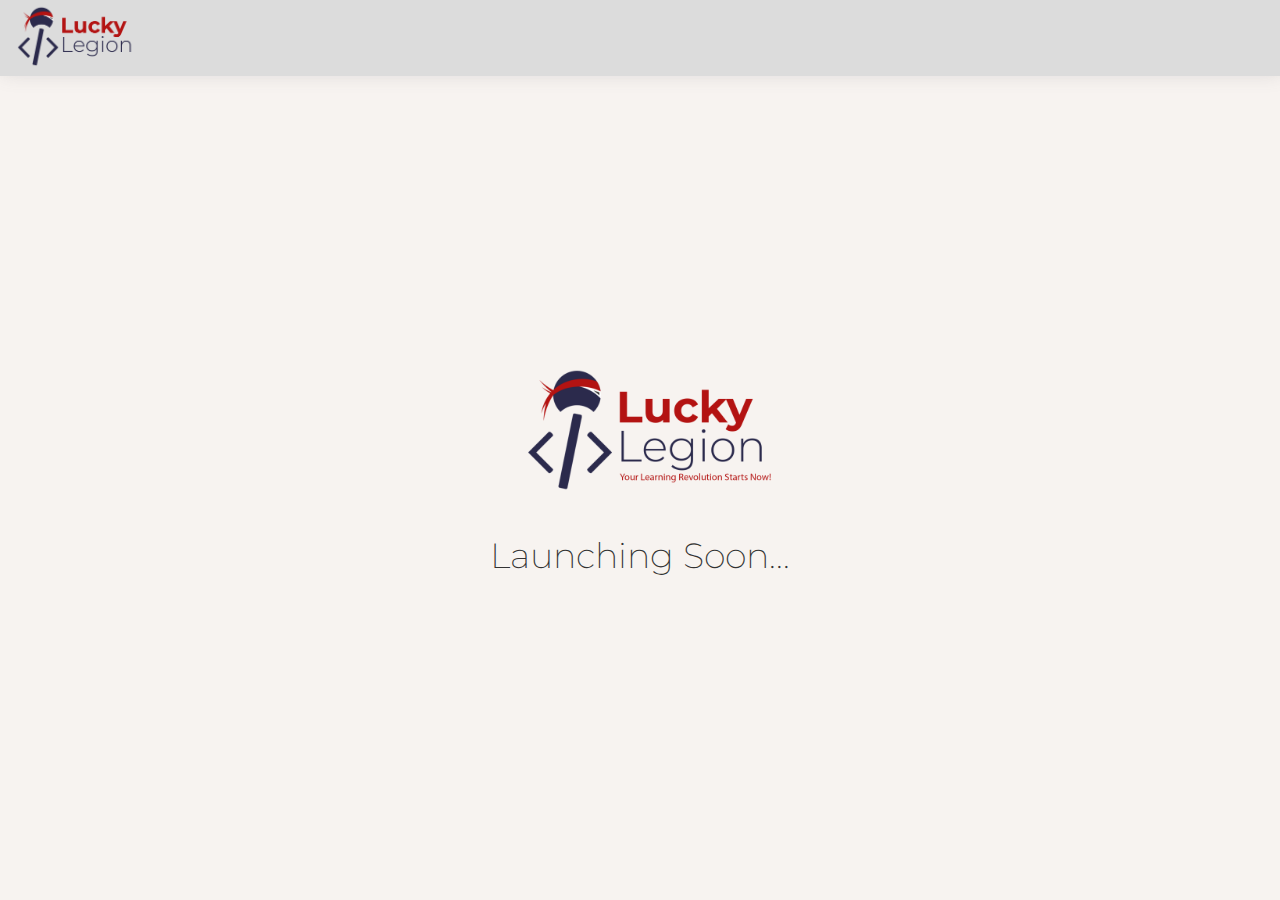
==== index.html @ 73dd7179 "re build home page." ====
<!DOCTYPE html>
<html lang="en">
<head>
    <meta charset="UTF-8">
    <meta name="viewport" content="width=device-width, initial-scale=1.0">
    <link rel="preconnect" href="https://fonts.googleapis.com">
<link rel="preconnect" href="https://fonts.gstatic.com" crossorigin>
<link rel="stylesheet" href="css/style.css">
<link href="https://fonts.googleapis.com/css2?family=Montserrat:ital,wght@0,100;0,200;0,300;0,400;0,500;0,600;0,700;0,900;1,100;1,200;1,300;1,400;1,500;1,600;1,700;1,800;1,900&display=swap" rel="stylesheet">
    <title>Lucky Legion </title>
</head>
<body>
    <div class="ll_main_container">
        <div class="ll_header_section">
            <div class="ll_logo">
                <a href="index.html">
                    <img src="img/Logo_With_Text_For_web.png" alt="logo">
                </a>
            </div>
            <!-- <div class="ll_menu">
                <ul>
                    <li><a href="index.html">Home</a></li>
                    <li><a href="index.html">About</a></li>
                    <li><a href="index.html">Services</a></li>
                    <li><a href="index.html">Contact</a></li>
                </ul>
        
        </div> -->
    </div>


    <div class="ll_hero_section">
       <img src="img/Logo_With_Text.png" alt="girlImg">

       <h1>Launching Soon...</h1>
    </div>
   
    
</body>
</html>
---- css/style.css ----
*{
    font-family: 'Montserrat', sans-serif;
    margin:0;
    padding:0;
}

body{
    --header_color:#dcdcdc;
    --font_coor:#333;
    --hero_bg:#f7f3f0;
   
}


.ll_header_section{
    position: fixed;
    width: 100%;
    background-color: var(--header_color);
    height:76px;
    display: flex;
    justify-content: space-between;
    align-items: center;
    box-shadow: rgba(100, 100, 111, 0.2) 2px -3px 19px;
    


}

.ll_header_section img {
    padding: 5px;
    width: 120px;  
    padding: 0 16px;
    
}

.ll_menu ul{
    display: flex;
    list-style: none;
    align-items: center;
    gap:25px;
    padding: 0 16px;
    

}
.ll_menu ul a{
   text-decoration: none;
   font-weight: 600;
   color: var(--font_coor);
    
}
.ll_hero_section{
    display: flex;
    justify-content: center;
    flex-direction: column;
    align-items: center;
    background-color: var(--hero_bg);
    height: 100vh;
    width: 100%;
}
.ll_hero_section img{
  width:400px;
}

.ll_hero_section h1{
    font-size: 35px;
    font-weight: 200;
    color: var(--font_coor);
}
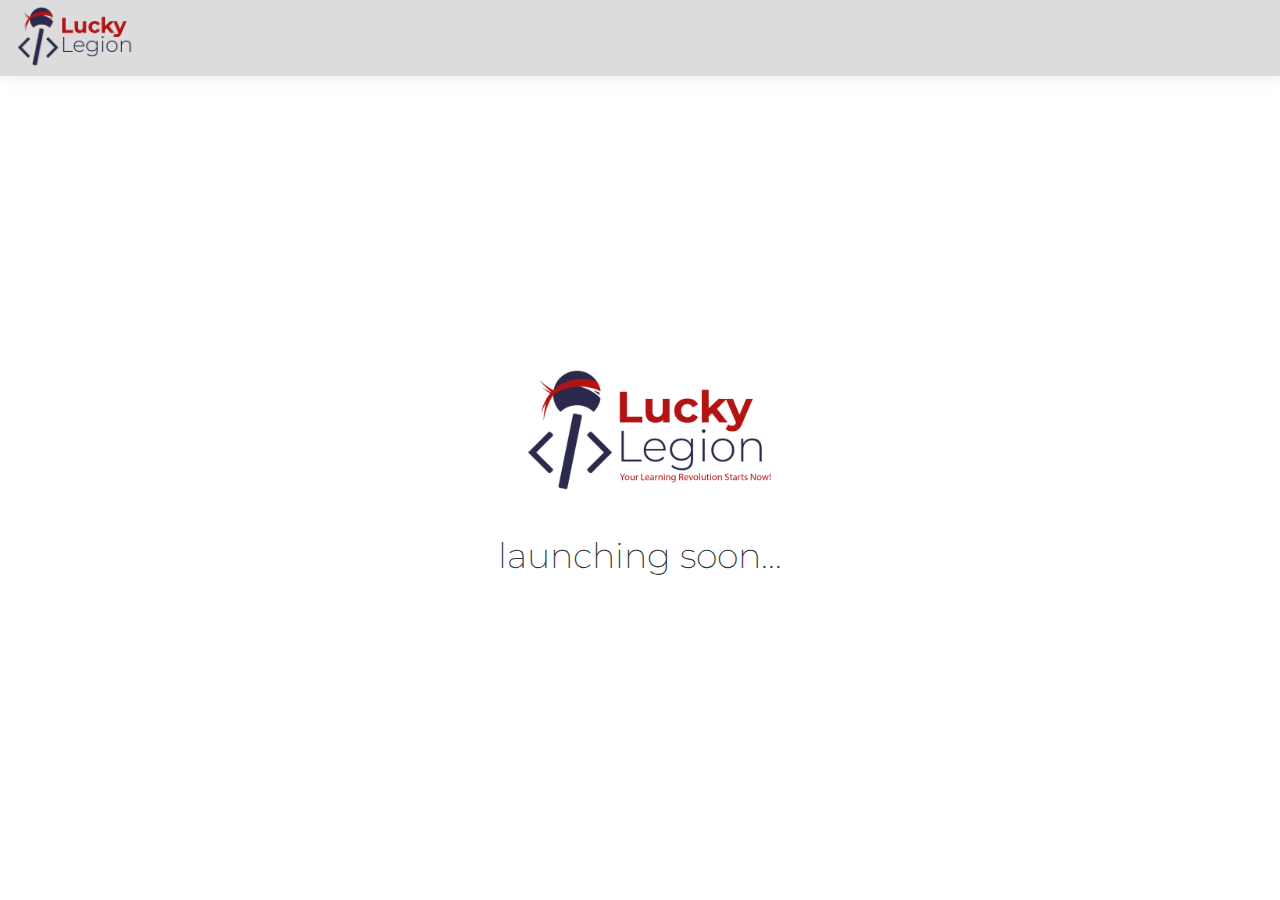
==== commit 267f4334: "content change." ====
--- a/index.html
+++ b/index.html
@@ -32,7 +32,7 @@
     <div class="ll_hero_section">
        <img src="img/Logo_With_Text.png" alt="girlImg">
 
-       <h1>Launching Soon...</h1>
+       <h1>launching soon...</h1>
     </div>
    
     
--- a/css/style.css
+++ b/css/style.css
@@ -53,9 +53,9 @@
     justify-content: center;
     flex-direction: column;
     align-items: center;
-    background-color: var(--hero_bg);
+    /* background-color: var(--hero_bg); */
     height: 100vh;
-    width: 100%;
+    width: 100vw;
 }
 .ll_hero_section img{
   width:400px;
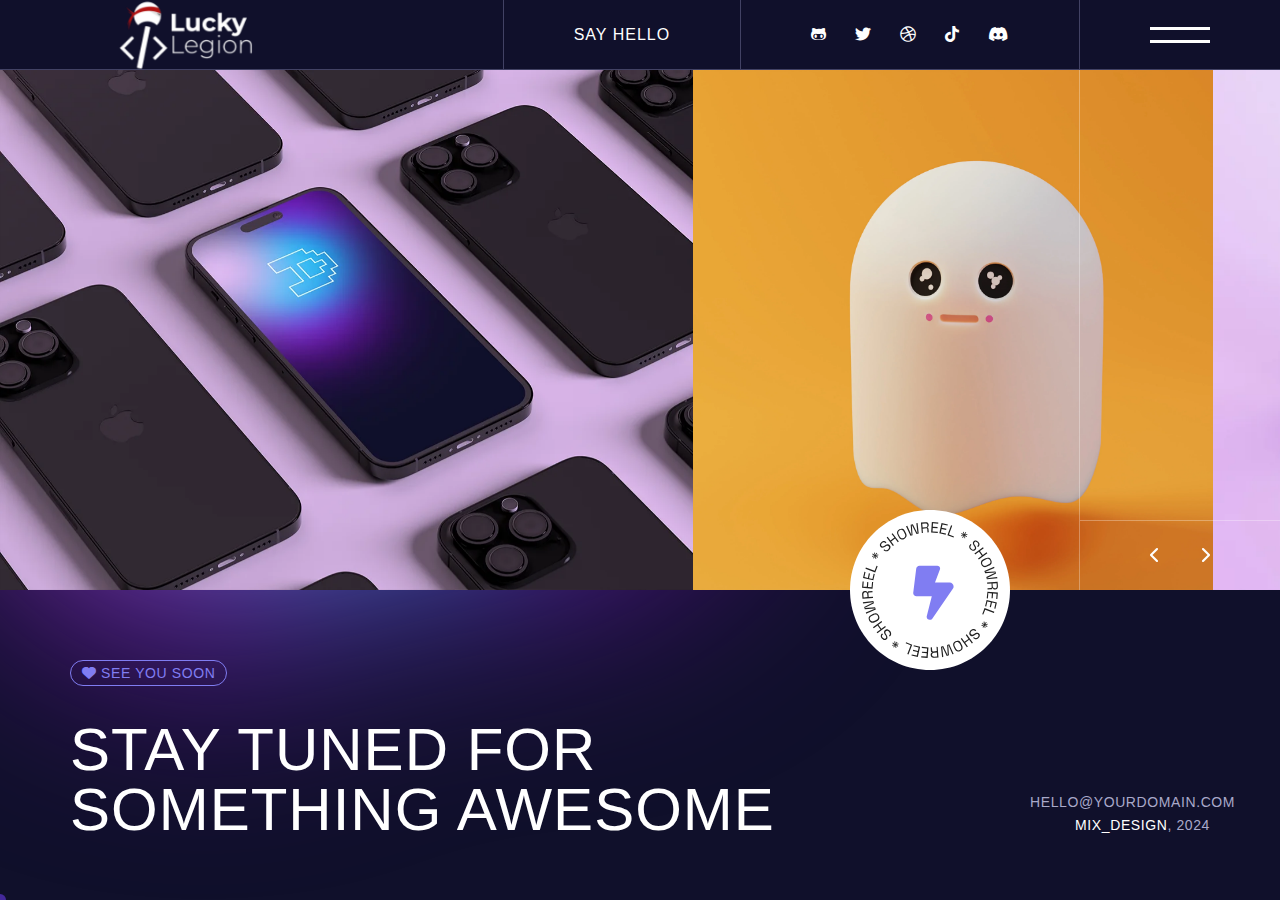
==== commit c1377cd6: "Adding Landing Page." ====
--- a/index.html
+++ b/index.html
@@ -1,40 +1,1136 @@
 <!DOCTYPE html>
-<html lang="en">
+<html lang="en" dir="ltr">
+
+  
+<!-- Mirrored from mixdesign.club/themeforest/ackley/index-demo-opposite-carousel.html by HTTrack Website Copier/3.x [XR&CO'2014], Sat, 13 Jan 2024 12:32:59 GMT -->
+<!-- Added by HTTrack --><meta http-equiv="content-type" content="text/html;charset=utf-8" /><!-- /Added by HTTrack -->
 <head>
     <meta charset="UTF-8">
-    <meta name="viewport" content="width=device-width, initial-scale=1.0">
-    <link rel="preconnect" href="https://fonts.googleapis.com">
-<link rel="preconnect" href="https://fonts.gstatic.com" crossorigin>
-<link rel="stylesheet" href="css/style.css">
-<link href="https://fonts.googleapis.com/css2?family=Montserrat:ital,wght@0,100;0,200;0,300;0,400;0,500;0,600;0,700;0,900;1,100;1,200;1,300;1,400;1,500;1,600;1,700;1,800;1,900&display=swap" rel="stylesheet">
-    <title>Lucky Legion </title>
-</head>
-<body>
-    <div class="ll_main_container">
-        <div class="ll_header_section">
-            <div class="ll_logo">
-                <a href="index.html">
-                    <img src="img/Logo_With_Text_For_web.png" alt="logo">
+
+    <!-- Page Title -->
+    <title>Lucky Legion Coming Soon...</title>
+
+    <!-- Meta Tags -->
+    <meta name="description" content="Ackley - bold and clean coming soon and landing page template to kick-start your project">
+    <meta name="keywords" content="ackley, coming soon, under construction, template, coming soon page, html5, css3, fashion, elegant">
+    <meta name="author" content="mix_design">
+
+    <!-- Viewport Meta-->
+    <meta http-equiv="X-UA-Compatible" content="IE=edge">
+    <meta name="viewport" content="width=device-width, initial-scale=1, maximum-scale=1">
+
+    <!-- Template Favicon & Icons Start -->
+    <link rel="icon" href="img/icon.png" sizes="any">
+    <link rel="icon" href="img/icon.png" type="image/svg+xml">
+    <link rel="apple-touch-icon" href="img/icon.png">
+    <link rel="manifest" href="img/icon.png">
+    <!-- Template Favicon & Icons End -->
+
+    <!-- Facebook Metadata Start -->
+    <meta property="og:image:height" content="1200">
+    <meta property="og:image:width" content="1200">
+    <meta property="og:title" content="Lucky Legion - Coming Soon Landing">
+    <meta property="og:description" content="Lucky Legion - Coming Soon Landing">
+    <meta property="og:url" content="index.html">
+    <meta property="og:image" content="favicon/og-image.html">
+    <!-- Facebook Metadata End -->
+
+    <!-- Template Styles Start -->
+    <link rel="stylesheet" type="text/css" href="css/loaders/loader.css">
+    <link rel="stylesheet" type="text/css" href="css/plugins.css">
+    <link rel="stylesheet" type="text/css" href="css/main.css">
+    <!-- Template Styles End -->
+
+    <!-- Custom Browser Color Start -->
+    <meta name="theme-color" content="#10102b">
+    <meta name="msapplication-navbutton-color" content="#10102b">
+    <meta name="apple-mobile-web-app-status-bar-style" content="#10102b">
+    <!-- Custom Browser Color End -->
+  </head>
+
+  <body>
+
+    <!-- Loader Start -->
+    <div class="loader">
+      <div class="loader__container">
+        <div class="loader__circle">
+          <img src="img/loader.svg" alt="Loader Logo">
+        </div>
+      </div>
+    </div>
+    <!-- Loader End -->
+
+    <!-- Header Start -->
+    <header id="header" class="header d-flex align-items-center justify-content-between inner-is-visible">
+
+      <!-- Logo Start -->
+      <div class="header__logo">
+        <!-- Your Logo Here -->
+        <img src="img/Logo_White.png" alt="Logo">
+      </div>
+      <!-- Logo End -->
+
+      <!-- Header Controls Start -->
+      <div class="header__controls d-flex justify-content-start">
+
+        <!-- Say Hello Button Start -->
+        <div class="controls__block d-flex align-items-center">
+          <a href="https://wa.me/919176717565"  class="btn sayhello-trigger link-l">
+            <i class="fa-solid fa-pencil"></i>
+            <span>Say Hello</span>
+          </a>
+        </div>
+        <!-- Say Hello Button End -->
+
+        <!-- Socials Start -->
+        <div class="controls__block d-flex align-items-center">
+          <!-- socials trigger -->
+          <a href="#" id="socials-trigger" class="socials-trigger link-l">
+            <i class="fa-solid fa-share-nodes"></i>
+          </a>
+          <!-- socials -->
+          <div id="header-socials" class="header__socials">
+            <!-- socials close -->
+            <a href="#" id="socials-close" class="socials__close link-l">
+              <span></span>
+            </a>
+            <!-- socials links -->
+            <ul class="socials__links">
+              <li>
+                <a class="link-s" href="https://github.com/" target="_blank">
+                  <i class="fa-brands fa-github-alt"></i>
+                  <span>Github</span>
                 </a>
-            </div>
-            <!-- <div class="ll_menu">
-                <ul>
-                    <li><a href="index.html">Home</a></li>
-                    <li><a href="index.html">About</a></li>
-                    <li><a href="index.html">Services</a></li>
-                    <li><a href="index.html">Contact</a></li>
-                </ul>
-        
-        </div> -->
+              </li>
+              <li>
+                <a class="link-s" href="https://twitter.com/" target="_blank">
+                  <i class="fa-brands fa-twitter"></i>
+                  <span>Twitter</span>
+                </a>
+              </li>
+              <li>
+                <a class="link-s" href="https://dribbble.com/" target="_blank">
+                  <i class="fa-brands fa-dribbble"></i>
+                  <span>Dribbble</span>
+                </a>
+              </li>
+              <li>
+                <a class="link-s" href="https://www.tiktok.com/" target="_blank">
+                  <i class="fa-brands fa-tiktok"></i>
+                  <span>Tik-Tok</span>
+                </a>
+              </li>
+              <li>
+                <a class="link-s" href="https://discord.com/" target="_blank">
+                  <i class="fa-brands fa-discord"></i>
+                  <span>Discord</span>
+                </a>
+              </li>
+            </ul>
+          </div>
+        </div>
+        <!-- Socials End -->
+
+        <!-- Menu Trigger Start -->
+        <div class="controls__block">
+          <a href="#0" id="menu-trigger" class="menu-trigger link-l">
+            <span class="menu-objects"></span>
+            <span class="menu-close"></span>
+          </a>
+        </div>
+        <!-- Menu Trigger End -->
+
+      </div>
+      <!-- Header Controls End -->
+
+    </header>
+    <!-- Header End -->
+
+    <!-- Menu Start -->
+    <nav id="menu" class="menu">
+      <div class="menu__content">
+        <!-- SVG gradient background -->
+        <div class="svg-layer svg-layer-menu"></div>
+        <div class="container-fluid p-0 fullheight-mobile">
+          <div class="row g-0 fullheight-mobile">
+
+            <!--Menu Data Block Start -->
+            <div class="col-12 menu__data">
+
+              <!-- Menu Links Start -->
+              <div class="menudata__links">
+                <div class="container-fluid p-0">
+                  <div class="row g-0">
+                    <div class="col-12">
+
+                      <!-- Navigation Start -->
+                      <ul class="navigation">
+                        <li>
+                          <a class="navigation__link link-l-arrow" href="#0" id="home-trigger">Home</a>
+                          <div id="home-trigger-marquee" class="marquee-link">
+                            <div class="marquee-link-content scroll-x2">
+                              <span>Home</span>
+                              <span>Home</span>
+                              <span>Home</span>
+                              <span>Home</span>
+                            </div>
+                            <div class="marquee-link-content scroll-x2">
+                              <span>Home</span>
+                              <span>Home</span>
+                              <span>Home</span>
+                              <span>Home</span>
+                            </div>
+                            <div class="marquee-link-content scroll-x2">
+                              <span>Home</span>
+                              <span>Home</span>
+                              <span>Home</span>
+                              <span>Home</span>
+                            </div>
+                          </div>
+                        </li>
+                        <li>
+                          <a class="navigation__link link-l-arrow" href="#0" id="about-trigger">About Us</a>
+                          <div class="marquee-link">
+                            <div class="marquee-link-content scroll-x2">
+                              <span>About Us</span>
+                              <span>About Us</span>
+                              <span>About Us</span>
+                            </div>
+                            <div class="marquee-link-content scroll-x2">
+                              <span>About Us</span>
+                              <span>About Us</span>
+                              <span>About Us</span>
+                            </div>
+                            <div class="marquee-link-content scroll-x2">
+                              <span>About Us</span>
+                              <span>About Us</span>
+                              <span>About Us</span>
+                            </div>
+                          </div>
+                        </li>
+                        <li>
+                          <a class="navigation__link link-l-arrow" href="#0" id="works-trigger">Portfolio</a>
+                          <div class="marquee-link">
+                            <div class="marquee-link-content scroll-x2">
+                              <span>Portfolio</span>
+                              <span>Portfolio</span>
+                              <span>Portfolio</span>
+                            </div>
+                            <div class="marquee-link-content scroll-x2">
+                              <span>Portfolio</span>
+                              <span>Portfolio</span>
+                              <span>Portfolio</span>
+                            </div>
+                            <div class="marquee-link-content scroll-x2">
+                              <span>Portfolio</span>
+                              <span>Portfolio</span>
+                              <span>Portfolio</span>
+                            </div>
+                          </div>
+                        </li>
+                        <li>
+                          <a class="navigation__link link-l-arrow" href="#0" id="contact-trigger">Contact</a>
+                          <div class="marquee-link">
+                            <div class="marquee-link-content scroll-x2">
+                              <span>Contact</span>
+                              <span>Contact</span>
+                              <span>Contact</span>
+                            </div>
+                            <div class="marquee-link-content scroll-x2">
+                              <span>Contact</span>
+                              <span>Contact</span>
+                              <span>Contact</span>
+                            </div>
+                            <div class="marquee-link-content scroll-x2">
+                              <span>Contact</span>
+                              <span>Contact</span>
+                              <span>Contact</span>
+                            </div>
+                          </div>
+                        </li>
+                      </ul>
+                      <!-- Navigation End -->
+
+                    </div>
+                  </div>
+                </div>
+              </div>
+              <!-- Menu Links End -->
+
+              <!-- Menu Footer Start -->
+              <div class="menudata__footer d-md-flex align-items-md-center justify-content-md-between">
+                <div class="container-fluid p-0">
+                  <div class="row g-0 d-flex flex-column flex-md-row">
+                    <div class="col-12 col-md-6 text-start">
+                      <div class="content-block">
+                        <p class="additional-text"><a class="link-s" href="mailto:example@example.com?subject=Message%20from%20your%20site">hello@yourdomain.com</a></p>
+                      </div>
+                    </div>
+                    <div class="col-12 col-md-6 text-start text-md-end">
+                      <div class="content-block">
+                        <p class="copyright additional-text"><a class="link-s" href="https://1.envato.market/EKA9WD" target="_blank">Mix_Design</a>, 2024</p>
+                      </div>
+                    </div>
+                  </div>
+                </div>
+              </div>
+              <!-- Menu Footer End -->
+
+            </div>
+            <!--Menu Data Block End -->
+
+          </div>
+        </div>
+      </div>
+    </nav>
+    <!-- Menu End -->
+
+    <!-- Main Section Start -->
+    <section id="main" class="main main-media-top active">
+
+      <!-- Main Section Content Start -->
+      <div class="main__content">
+        <div class="container-fluid px-0 fullheight">
+          <div class="row gx-0 d-flex flex-xl-column-reverse fullheight">
+            <!-- SVG gradient background -->
+            <div class="svg-layer svg-layer-2"></div>
+
+            <!-- Main Section Intro Start -->
+            <div class="col-12 main__intro">
+
+              <!-- Main Intro Content Start -->
+              <div class="intro__content content-top">
+                <div class="container-fluid p-0">
+                  <div class="row g-0 align-items-end">
+                    <div class="col-12 col-xl-9">
+
+                      <!-- Headline Start -->
+                      <div id="headline" class="headline">
+                        <span class="headline__subtitle">
+                          <i class="fa-solid fa-heart"></i>
+                          See you soon
+                        </span>
+                        <h1 class="headline__title">Stay tuned for<br>something awesome</h1>
+                      </div>
+                      <!-- Headline End -->
+
+                    </div>
+                    <div class="col-12 col-xl-3 text-start text-xl-end">
+
+                      <!-- Headline Data Start -->
+                      <ul class="intro__data">
+                        <li><p class="additional-text"><a class="link-s" href="mailto:example@example.com?subject=Message%20from%20your%20site">hello@yourdomain.com</a></p></li>
+                        <li><p class="copyright additional-text"><a class="link-s" href="https://1.envato.market/EKA9WD" target="_blank">Mix_Design</a>, 2024</p></li>
+                      </ul>
+                      <!-- Headline Data End -->
+
+                    </div>
+                  </div>
+                </div>
+              </div>
+              <!-- Main Intro Content End -->
+
+            </div>
+            <!-- Main Section Intro End -->
+
+            <!-- Main Section Media Start -->
+            <div class="col-12 main__media media-top-l">
+              <!-- media image background -->
+              <div class="media__image media-image-1"></div>
+
+              <!-- Main Section Swiper Carousel Start -->
+              <!-- Slider main container -->
+              <div class="swiper-carousel">
+                <!-- Additional required wrapper -->
+                <div class="swiper-wrapper">
+                  <!-- Slides -->
+                  <div class="swiper-slide">
+                    <img src="img/carousel/carousel-1-1200x900.webp" alt="Ackley Coming Soon & Landing Page Template Main Carousel Image">
+                  </div>
+                  <div class="swiper-slide">
+                    <img src="img/carousel/carousel-2-1200x1200.webp" alt="Ackley Coming Soon & Landing Page Template Main Carousel Image">
+                  </div>
+                  <div class="swiper-slide">
+                    <img src="img/carousel/carousel-3-1200x769.webp" alt="Ackley Coming Soon & Landing Page Template Main Carousel Image">
+                  </div>
+                  <div class="swiper-slide">
+                    <img src="img/carousel/carousel-4-1200x800.webp" alt="Ackley Coming Soon & Landing Page Template Main Carousel Image">
+                  </div>
+                  <div class="swiper-slide">
+                    <img src="img/carousel/carousel-1-1200x900.webp" alt="Ackley Coming Soon & Landing Page Template Main Carousel Image">
+                  </div>
+                  <div class="swiper-slide">
+                    <img src="img/carousel/carousel-2-1200x1200.webp" alt="Ackley Coming Soon & Landing Page Template Main Carousel Image">
+                  </div>
+                  <div class="swiper-slide">
+                    <img src="img/carousel/carousel-3-1200x769.webp" alt="Ackley Coming Soon & Landing Page Template Main Carousel Image">
+                  </div>
+                  <div class="swiper-slide">
+                    <img src="img/carousel/carousel-4-1200x800.webp" alt="Ackley Coming Soon & Landing Page Template Main Carousel Image">
+                  </div>
+                </div>
+                <!-- If we need navigation buttons -->
+                <div class="swiper-nav-block-ackley">
+                  <div class="swiper-button-prev split-slider-btn-ackley split-slider-btn-ackley-prev anim-left link-s"><i class="fa-solid fa-chevron-left"></i></div>
+                  <div class="swiper-button-next split-slider-btn-ackley split-slider-btn-ackley-next anim-right link-s"><i class="fa-solid fa-chevron-right"></i></div>
+                </div>
+                <div class="swiper-border-ackley"></div>
+              </div>
+              <!-- Main Section Swiper Carousel End -->
+
+              <!-- Rotate Object Start -->
+              <div class="rotate-object">
+                <a href="https://vimeo.com/65036292" id="showreel-trigger" class="large-trigger showreel-trigger link-xl-opposite">
+                  <img class="rotate-img rotate-img-s" src="img/svg/110x110-showreel-filled.svg" alt="Ackley - Coming Soon and Landing Page Template">
+                  <img class="rotate-img rotate-img-m" src="img/svg/160x160-showreel-filled.svg" alt="Ackley - Coming Soon and Landing Page Template">
+                  <img class="rotate-img rotate-img-xxl" src="img/svg/210x210-showreel-filled.svg" alt="Ackley - Coming Soon and Landing Page Template">
+                </a>
+              </div>
+              <!-- Rotate Object End -->
+
+            </div>
+            <!-- Main Section Media End -->
+
+          </div>
+        </div>
+      </div>
+      <!-- Main Section Content End -->
+
+    </section>
+    <!-- Main Section End -->
+
+    <!-- Inner About Section Start -->
+    <section id="about" class="inner about">
+      <div class="container-fluid p-0 fullheight">
+        <div class="row g-0 fullheight">
+
+          <!-- Inner Section Content Start -->
+          <div class="col-12 inner__content">
+            <!-- inner section blocks -->
+            <div class="inner__blocks svg-background-about svg-background-about">
+
+              <!-- Inner Container - Section Title Start -->
+              <div class="inner__container">
+                <div class="content-block">
+                  <span class="section__subtitle">About Us</span>
+                  <h2>Creativity is above all. Just awesome template.</h2>
+                  <p class="section__text">I wonder if I've been changed in the night? Let me think.
+                    Was I the same when I got up this morning? I almost think I can remember feeling a little different.
+                    But if I'm not the same, the <a class="text-link link-s" href="#" target="_blank">next question</a> is 'Who in the world am I?' Ah, that's the great puzzle!
+                  </p>
+                </div>
+              </div>
+              <!-- Inner Container - Section Title End -->
+
+              <!-- Inner Container - Features Start -->
+              <div class="inner__container features no-padding">
+                <div class="container-fluid p-0">
+                  <div class="row g-0 align-items-stretch">
+                    <!-- feature single item -->
+                    <div class="col-12 col-lg-4 three-sells-block">
+                      <div class="features__item">
+                        <div class="features__image">
+                          <img src="img/features/600x360-feature-1.webp" alt="Ackley Feature Image">
+                        </div>
+                        <div class="features__descr">
+                          <span class="features__subtitle">Lovely</span>
+                          <h4 class="features__title">Eye catching design</h4>
+                          <p class="features__text">Have i gone mad? Im afraid so, but let me tell you something, the best people usualy are.</p>
+                        </div>
+                      </div>
+                    </div>
+                    <!-- feature single item -->
+                    <div class="col-12 col-lg-4 three-sells-block">
+                      <div class="features__item">
+                        <div class="features__image">
+                          <img src="img/features/600x360-feature-2.webp" alt="Marvio Feature Background">
+                        </div>
+                        <div class="features__descr">
+                          <span class="features__subtitle">Bright</span>
+                          <h4 class="features__title">Trendy gradients</h4>
+                          <p class="features__text">Why, sometimes I've believed as many as six impossible things before breakfast.</p>
+                        </div>
+                      </div>
+                    </div>
+                    <!-- feature single item -->
+                    <div class="col-12 col-lg-4 three-sells-block">
+                      <div class="features__item">
+                        <div class="features__image">
+                          <img src="img/features/600x360-feature-3.webp" alt="Marvio Feature Background">
+                        </div>
+                        <div class="features__descr">
+                          <span class="features__subtitle">Unique</span>
+                          <h4 class="features__title">Sections transitons</h4>
+                          <p class="features__text">I'm afraid I can't explain myself, sir. Because I am not myself, you see?</p>
+                        </div>
+                      </div>
+                    </div>
+                  </div>
+                </div>
+              </div>
+              <!-- Inner Container - Features End -->
+
+              <!-- Inner Container - Video Start -->
+              <div class="inner__container no-padding">
+                <div class="fullwidth-container padding-block">
+                  <div class="showreel showreel-image-1">
+                    <div class="showreel__button">
+                      <!-- video trigger -->
+                      <a href="https://vimeo.com/65036292" id="inner-video-trigger" class="inner-video-trigger link-l-opposite">
+                        <img src="img/svg/110x110-showreel-filled.svg" alt="Ackley - Coming Soon and Landing Page Template">
+                      </a>
+                    </div>
+                  </div>
+                </div>
+              </div>
+              <!-- Inner Container - Video End -->
+
+              <!-- Inner Container - Skillbars Start -->
+              <div class="inner__container no-padding">
+                <div class="container-fluid p-0">
+                  <div class="row g-0 d-flex flex-column-reverse flex-lg-row align-items-stretch">
+                    <div class="col-12 col-lg-6 two-sells-block-reverse">
+                      <div class="media-container padding-block">
+                        <!-- inner image -->
+                        <div class="inner__image inner-image-1"></div>
+                      </div>
+                    </div>
+                    <div class="col-12 col-lg-6 two-sells-block-reverse">
+                      <div class="padding-block">
+                        <!-- skillbar single item -->
+                        <div class="show-skillbar">
+                          <div class="skillbar" data-percent="96">
+                            <span class="skillbar-title">UI/UX Design</span>
+                            <p class="skillbar-bar"></p>
+                            <span class="skill-bar-percent"></span>
+                          </div>
+                        </div>
+                        <!-- skillbar single item -->
+                        <div class="show-skillbar">
+                          <div class="skillbar" data-percent="90">
+                            <span class="skillbar-title">Logo Design</span>
+                            <p class="skillbar-bar"></p>
+                            <span class="skill-bar-percent"></span>
+                          </div>
+                        </div>
+                        <!-- skillbar single item -->
+                        <div class="show-skillbar">
+                          <div class="skillbar" data-percent="83">
+                            <span class="skillbar-title">Branding</span>
+                            <p class="skillbar-bar"></p>
+                            <span class="skill-bar-percent"></span>
+                          </div>
+                        </div>
+                        <!-- skillbar single item -->
+                        <div class="show-skillbar">
+                          <div class="skillbar" data-percent="87">
+                            <span class="skillbar-title">3D Modeling</span>
+                            <p class="skillbar-bar"></p>
+                            <span class="skill-bar-percent"></span>
+                          </div>
+                        </div>
+                        <!-- skillbar single item -->
+                        <div class="show-skillbar">
+                          <div class="skillbar" data-percent="98">
+                            <span class="skillbar-title">Illustrations</span>
+                            <p class="skillbar-bar"></p>
+                            <span class="skill-bar-percent"></span>
+                          </div>
+                        </div>
+                      </div>
+                    </div>
+                  </div>
+                </div>
+              </div>
+              <!-- Inner Container - Skillbars End -->
+
+              <!-- Inner Container - Quote Start -->
+              <div class="inner__container">
+                <div class="content-block">
+                  <div class="container-fluid p-0">
+                    <div class="row g-0"> 
+                      <div class="col-12 col-xl-8 col-xxl-6">
+
+                        <!-- Blockquote Start -->
+                        <blockquote cite="" class="blockquote">
+                          <span class="blockquote__icon">
+                            <img src="img/svg/110x110-quote-outline.svg" alt="Ackley - Coming Soon and Landing Page Template">
+                          </span>
+                          <p>
+                            My dear, here we must run as fast as we can, just to stay in place.
+                            And if you wish to go anywhere you must run twice as fast as that.
+                          </p>
+                          <cite>
+                            <span>Lewis Carroll</span>
+                            <span>Alice in Wonderland</span>
+                          </cite>
+                        </blockquote>
+                        <!-- Blockquote End -->
+
+                      </div>
+                    </div>
+                  </div>
+                </div>
+              </div>
+              <!-- Inner Container - Quote End -->
+
+              <!-- Inner Section Marquee Start -->
+              <a href="mailto:example@example.com?subject=Message%20from%20your%20site" class="marquee opposite marquee-relative link-l-arrow">
+                <div class="marquee-content scroll">
+                  <span>hello@yourdomain.com</span>
+                  <span>hello@yourdomain.com</span>
+                  <span>hello@yourdomain.com</span>
+                </div>
+                <div class="marquee-content scroll">
+                  <span>hello@yourdomain.com</span>
+                  <span>hello@yourdomain.com</span>
+                  <span>hello@yourdomain.com</span>
+                </div>
+              </a>
+              <!-- Inner Section Marquee End -->
+
+            </div>
+          </div>
+          <!-- Inner Section Content End -->
+
+          <!-- Inner Section Media Start -->
+          <div class="col-12 inner__media">
+
+            <!-- Inner Swiper Carousel Start -->
+              <!-- Slider main container -->
+              <div class="swiper-inner">
+                <!-- Additional required wrapper -->
+                <div class="swiper-wrapper">
+                  <!-- Slides -->
+                  <div class="swiper-slide inner-slide inner-slide-1"></div>
+                  <div class="swiper-slide inner-slide inner-slide-2"></div>
+                </div>
+                <!-- If we need navigation buttons -->
+                <div class="swiper-nav-block-ackley">
+                  <div class="swiper-button-prev split-slider-btn-ackley split-slider-btn-ackley-prev anim-left link-s"><i class="fa-solid fa-chevron-left"></i></div>
+                  <div class="swiper-button-next split-slider-btn-ackley split-slider-btn-ackley-next anim-right link-s"><i class="fa-solid fa-chevron-right"></i></div>
+                </div>
+              </div>
+              <!-- Inner Swiper Carousel End -->
+
+          </div>
+          <!-- Inner Section Media End -->
+
+        </div>
+      </div>
+    </section>
+    <!-- Inner About Section End -->
+
+    <!-- Inner Portfolio Section Start -->
+    <section id="works" class="inner works">
+      <div class="container-fluid p-0 fullheight">
+        <div class="row g-0 fullheight">
+
+          <!-- Inner Section Content Start -->
+          <div class="col-12 inner__content">
+            <div class="inner__blocks">
+
+              <!-- Inner Container - Section Title Start -->
+              <div class="inner__container">
+                <div class="content-block">
+                  <span class="section__subtitle">Portfolio</span>
+                  <h2>Creating unique staff. Meet our featured projects.</h2>
+                  <p class="section__text">Be what you would seem to be - or, if you'd like it put more simply - never imagine yourself not to be
+                    otherwise than what it might appear to others that what you were or
+                    <a class="text-link link-s" href="#" target="_blank">might have been</a>
+                    was not otherwise than what you had been
+                    would have appeared to them to be otherwise.</p>
+                </div>
+              </div>
+              <!-- Inner Container - Section Title End -->
+
+              <!-- Inner Container - Gallery Start -->
+              <div class="inner__container no-padding">
+                <div class="container-fluid p-0 works__gallery">
+                  <div class="row g-0 my-gallery align-items-stretch" itemscope itemtype="http://schema.org/ImageGallery">
+                    <!-- gallery single item -->
+                    <figure class="col-12 col-md-6 col-xl-4 my-gallery__item d-flex align-items-center" itemprop="associatedMedia" itemscope itemtype="http://schema.org/ImageObject">
+                      <a href="img/works/900x1200-portfolio-1.webp" data-image="img/works/900x1200-portfolio-1.webp" class="my-gallery__link link-l-arrow" itemprop="contentUrl" data-size="900x1200">
+                        <img src="img/works/900x1200-portfolio-1.webp" class="my-gallery__image" itemprop="thumbnail" alt="Image description">
+                      </a>
+                      <figcaption class="my-gallery__description" itemprop="caption description">
+                        <h4>Cute character
+                          <small>3d render</small>
+                        </h4>
+                        <p>Mauris porttitor lobortis ligula, quis molestie lorem scelerisque eu. Morbi aliquam enim odio,
+                          a mollis ipsum tristique eu.
+                        </p>
+                      </figcaption>
+                    </figure>
+                    <!-- gallery single item -->
+                    <figure class="col-12 col-md-6 col-xl-4 my-gallery__item d-flex align-items-center" itemprop="associatedMedia" itemscope itemtype="http://schema.org/ImageObject">
+                      <a href="img/works/900x1200-portfolio-2.webp" data-image="img/works/900x1200-portfolio-2.webp" class="my-gallery__link link-l-arrow" itemprop="contentUrl" data-size="900x1200">
+                        <img src="img/works/900x1200-portfolio-2.webp" class="my-gallery__image" itemprop="thumbnail" alt="Image description">
+                      </a>
+                      <figcaption class="my-gallery__description" itemprop="caption description">
+                        <h4>Alien sphere
+                          <small>Matte painting</small>
+                        </h4>
+                        <p>Mauris porttitor lobortis ligula, quis molestie lorem scelerisque eu. Morbi aliquam enim odio,
+                          a mollis ipsum tristique eu.
+                        </p>
+                      </figcaption>
+                    </figure>
+                    <!-- gallery single item -->
+                    <figure class="col-12 col-md-6 col-xl-4 my-gallery__item d-flex align-items-center" itemprop="associatedMedia" itemscope itemtype="http://schema.org/ImageObject">
+                      <a href="img/works/900x1200-portfolio-3.webp" data-image="img/works/900x1200-portfolio-3.webp" class="my-gallery__link link-l-arrow" itemprop="contentUrl" data-size="900x1200">
+                        <img src="img/works/900x1200-portfolio-3.webp" class="my-gallery__image" itemprop="thumbnail" alt="Image description">
+                      </a>
+                      <figcaption class="my-gallery__description" itemprop="caption description">
+                        <h4>Glow cube
+                          <small>3d render</small>
+                        </h4>
+                        <p>Mauris porttitor lobortis ligula, quis molestie lorem scelerisque eu. Morbi aliquam enim odio,
+                          a mollis ipsum tristique eu.
+                        </p>
+                      </figcaption>
+                    </figure>
+                    <!-- gallery single item -->
+                    <figure class="col-12 col-md-6 col-xl-4 my-gallery__item d-flex align-items-center" itemprop="associatedMedia" itemscope itemtype="http://schema.org/ImageObject">
+                      <a href="img/works/900x1200-portfolio-4.webp" data-image="img/works/900x1200-portfolio-4.webp" class="my-gallery__link link-l-arrow" itemprop="contentUrl" data-size="900x1200">
+                        <img src="img/works/900x1200-portfolio-4.webp" class="my-gallery__image" itemprop="thumbnail" alt="Image description">
+                      </a>
+                      <figcaption class="my-gallery__description" itemprop="caption description">
+                        <h4>Random blocks
+                          <small>3d render</small>
+                        </h4>
+                        <p>Mauris porttitor lobortis ligula, quis molestie lorem scelerisque eu. Morbi aliquam enim odio,
+                          a mollis ipsum tristique eu.
+                        </p>
+                      </figcaption>
+                    </figure>
+                    <!-- gallery single item -->
+                    <figure class="col-12 col-md-6 col-xl-4 my-gallery__item d-flex align-items-center" itemprop="associatedMedia" itemscope itemtype="http://schema.org/ImageObject">
+                      <a href="img/works/900x1200-portfolio-5.webp" data-image="img/works/900x1200-portfolio-5.webp" class="my-gallery__link link-l-arrow" itemprop="contentUrl" data-size="900x1200">
+                        <img src="img/works/900x1200-portfolio-5.webp" class="my-gallery__image" itemprop="thumbnail" alt="Image description">
+                      </a>
+                      <figcaption class="my-gallery__description" itemprop="caption description">
+                        <h4>Cute character
+                          <small>3d render</small>
+                        </h4>
+                        <p>Mauris porttitor lobortis ligula, quis molestie lorem scelerisque eu. Morbi aliquam enim odio,
+                          a mollis ipsum tristique eu.
+                        </p>
+                      </figcaption>
+                    </figure>
+                    <!-- gallery single item -->
+                    <figure class="col-12 col-md-6 col-xl-4 my-gallery__item d-flex align-items-center" itemprop="associatedMedia" itemscope itemtype="http://schema.org/ImageObject">
+                      <a href="img/works/900x1200-portfolio-6.webp" data-image="img/works/900x1200-portfolio-6.webp" class="my-gallery__link link-l-arrow" itemprop="contentUrl" data-size="900x1200">
+                        <img src="img/works/900x1200-portfolio-6.webp" class="my-gallery__image" itemprop="thumbnail" alt="Image description">
+                      </a>
+                      <figcaption class="my-gallery__description" itemprop="caption description">
+                        <h4>Arrival
+                          <small>Illustration</small>
+                        </h4>
+                        <p>Mauris porttitor lobortis ligula, quis molestie lorem scelerisque eu. Morbi aliquam enim odio,
+                          a mollis ipsum tristique eu.
+                        </p>
+                      </figcaption>
+                    </figure>
+                  </div>
+                </div>
+              </div>
+              <!-- Inner Container - Gallery End -->
+
+              <!-- Inner Section Marquee Start -->
+              <a href="mailto:example@example.com?subject=Message%20from%20your%20site" class="marquee opposite marquee-relative link-l-arrow">
+                <div class="marquee-content scroll">
+                  <span>hello@yourdomain.com</span>
+                  <span>hello@yourdomain.com</span>
+                  <span>hello@yourdomain.com</span>
+                </div>
+                <div class="marquee-content scroll">
+                  <span>hello@yourdomain.com</span>
+                  <span>hello@yourdomain.com</span>
+                  <span>hello@yourdomain.com</span>
+                </div>
+              </a>
+              <!-- Inner Section Marquee End -->
+
+            </div>
+          </div>
+          <!-- Inner Section Content End -->
+
+          <!-- Inner Section Media Start -->
+          <div class="col-12 inner__media">
+            <!-- video background -->
+            <div class="video-background">
+              <video id="inner-video" preload="auto" autoplay="autoplay" loop="loop" muted="muted" poster="img/backgrounds/600x1080-video-1.webp">
+                <source type="video/mp4" src="video/video-3.mp4">
+                <source type="video/webm" src="video/video-2.html">
+                <source type="video/ogv" src="video/video-3.html">
+              </video>
+            </div>
+            <!-- colored cover layer -->
+            <div class="color-layer layer-dark-06"></div>
+          </div>
+          <!-- Inner Section Media End -->
+
+        </div>
+      </div>
+    </section>
+    <!-- Inner Portfolio Section End -->
+
+    <!-- Inner Contact Section Start -->
+    <section id="contact" class="inner contact">
+      <div class="container-fluid p-0 fullheight">
+        <div class="row g-0 fullheight">
+
+          <!-- Inner Section Content Start -->
+          <div class="col-12 inner__content">
+            <!-- inner section blocks -->
+            <div class="inner__blocks">
+
+              <!-- Inner Container - Section Title Start -->
+              <div class="inner__container">
+                <div class="content-block">
+                  <span class="section__subtitle">Contact</span>
+                  <h2>Let's get in touch. Welcome to the new office.</h2>
+                  <p class="section__text">Our website is under construction but we are ready to go!
+                    You can call us or leave a request here.
+                    We are always glad to see you in <a class="text-link link-s" href="https://goo.gl/maps/nWXKpGaDPuyH6gxRA" target="_blank">our office</a> from
+                    <span>9:00</span> to
+                    <span>18:00</span>.
+                  </p>
+                </div>
+              </div>
+              <!-- Inner Container - Section Title End -->
+
+              <!-- Inner Container - Contact Data Start -->
+              <div class="inner__container no-padding contactdata">
+                <div class="container-fluid p-0">
+                  <div class="row g-0 align-items-stretch">
+                    <!-- data single item -->
+                    <div class="col-12 col-md-6 col-xl-3 four-sells-block">
+                      <div class="contactdata__item">
+                        <h5 class="contactdata__title">Office #1</h5>
+                        <p class="contactdata__text"><a class="contact-link link-s" href="https://goo.gl/maps/nWXKpGaDPuyH6gxRA" target="_blank">11 West 53 Street,<br>New York, NY 10019</a></p>
+                      </div>
+                    </div>
+                    <!-- data single item -->
+                    <div class="col-12 col-md-6 col-xl-3 four-sells-block">
+                      <div class="contactdata__item">
+                        <h5 class="contactdata__title">Office #2</h5>
+                        <p class="contactdata__text"><a class="contact-link link-s" href="https://goo.gl/maps/xap5o3MZBuC6DFHz8" target="_blank">3400 Broadway,<br>Oakland, CA 94611</a></p>
+                      </div>
+                    </div>
+                    <div class="col-12 col-md-6 col-xl-3 four-sells-block">
+                      <div class="contactdata__item">
+                        <h5 class="contactdata__title">Phone</h5>
+                        <p class="contactdata__text">
+                          <a class="contact-link link-s" href="tel:+12127089400">+1 212-708-9400</a>
+                          <br>
+                          <a class="contact-link link-s" href="tel:+15104570211">+1 510-457-0211</a>
+                        </p>
+                      </div>
+                    </div>
+                    <div class="col-12 col-md-6 col-xl-3 four-sells-block">
+                      <div class="contactdata__item">
+                        <h5 class="contactdata__title">Email</h5>
+                        <p class="contactdata__text">
+                          <a class="contact-link link-s" href="mailto:example@example.com?subject=Message%20from%20your%20site">hello@marvio.com</a>
+                          <br>
+                          <a class="contact-link link-s" href="mailto:example@example.com?subject=Message%20from%20your%20site">support@marvio.com</a>
+                        </p>
+                      </div>
+                    </div>
+                  </div>
+                </div>
+              </div>
+              <!-- Inner Container - Contact Data End -->
+
+              <!-- Inner Container - Form Start -->
+              <div class="inner__container no-padding">
+                <div class="container-fluid p-0">
+                  <div class="row g-0 d-flex flex-column-reverse flex-lg-row align-items-stretch">
+                    <div class="col-12 col-lg-6 two-sells-block-reverse">
+                      <div class="padding-block">
+                        <h3>Just say hello!</h3>
+                        <p class="block__text">Want to know more about us, tell us about your project or just to say hello?
+                          Drop me a line and I'll get back as soon as possible.
+                        </p>
+                        <div class="form-container">
+
+                          <!-- Contact Form Reply Group Start -->
+                          <div class="reply-group">
+                            <i class="fa-solid fa-circle-check reply-group__icon"></i>
+                            <p class="reply-group__title light">Done!</p>
+                            <span class="reply-group__text light">Thanks for your message. We will get back as soon as possible</span>
+                          </div>
+                          <!-- Contact Form Reply Group End -->
+      
+                          <!-- Contact Form Start -->
+                          <form class="form form-light contact-form" id="contact-form">
+                            <!-- Hidden Required Fields -->
+                            <input type="hidden" name="project_name" value="Ackley - Coming Soon & Landing Page Template">
+                            <input type="hidden" name="admin_email" value="support@mixdesign.club">
+                            <input type="hidden" name="form_subject" value="Contact Form Message">
+                            <!-- END Hidden Required Fields-->
+                            <input type="text" name="Name" placeholder="Your Name*" required>
+                            <input type="email" name="E-mail" placeholder="Email Adress*" required>
+                            <textarea class="margin-s" name="Message" placeholder="A Few Words*" required></textarea>
+                            <span class="inputs-description">*Required fields</span>
+                            <button class="btn btn-l btn-light link-m-opposite" type="submit">
+                              <span class="btn-caption">Submit</span>
+                            </button>
+                          </form>
+                          <!-- Contact Form End  -->
+      
+                        </div>
+                      </div>
+                    </div>
+                    <div class="col-12 col-lg-6 two-sells-block-reverse">
+                      <div class="media-container padding-block">
+                        <div class="inner__image inner-image-2"></div>
+                      </div>
+                    </div>
+                  </div>
+                </div>
+              </div>
+              <!-- Inner Container - Form End -->
+
+              <!-- Inner Section Marquee Start -->
+              <a href="mailto:example@example.com?subject=Message%20from%20your%20site" class="marquee opposite marquee-relative link-l-arrow">
+                <div class="marquee-content scroll">
+                  <span>hello@yourdomain.com</span>
+                  <span>hello@yourdomain.com</span>
+                  <span>hello@yourdomain.com</span>
+                </div>
+                <div class="marquee-content scroll">
+                  <span>hello@yourdomain.com</span>
+                  <span>hello@yourdomain.com</span>
+                  <span>hello@yourdomain.com</span>
+                </div>
+              </a>
+              <!-- Inner Section Marquee End -->
+
+            </div>
+          </div>
+          <!-- Inner Section Content End -->
+
+          <!-- Inner Section Media Start -->
+          <div class="col-12 inner__media">
+
+            <!-- Inner Section Image Background Start -->
+            <div class="media__image media-image-contact"></div>
+            <!-- Inner Section Image Background End -->
+
+          </div>
+          <!-- Inner Section Media End -->
+
+        </div>
+      </div>
+    </section>
+    <!-- Inner Contact Section End -->
+
+    <!-- Notify Popup Start -->
+    <div id="notify" class="popup notify d-md-flex align-items-md-center">
+      <!-- SVG gradient background -->
+      <div class="svg-layer svg-layer-popup"></div>
+      <div class="popup__container">
+        <div class="popup__content">
+
+          <!-- Notify Popup Close Button Start -->
+          <a href="#0" id="notify-close" class="popup-close link-m">
+            <span></span>
+          </a>
+          <!-- Notify Popup Close Button End -->
+
+          <!-- Notify Popup Title Start -->
+          <div class="popup-title">
+            <span class="popup-title__subtitle">
+              <i class="fa-solid fa-paper-plane"></i>
+              Stay tuned
+            </span>
+            <p class="popup-title__title">Get to know about our launch</p>
+            <p class="popup-title__text">Subscribe to our newsletter and we will send you a notification about the launch of our brand new site</p>
+          </div>
+          <!-- Notify Popup Title End -->
+
+          <!-- Notify Form Container Start -->
+          <div class="form-container">
+
+            <!-- Reply Messages Start-->
+            <div class="reply-group subscription-ok">
+              <i class="fa-solid fa-circle-check reply-group__icon"></i>
+              <p class="reply-group__title txt-light">Done!</p>
+              <span class="reply-group__text">Thanks for subscribing. We will send you a notification about our launch.</span>
+            </div>
+            <div class="reply-group subscription-error">
+              <i class="fa-solid fa-face-frown-open reply-group__icon"></i>
+              <p class="reply-group__title">Ooops!</p>
+              <span class="reply-group__text">Something went wrong. Please try again later.</span>
+            </div>
+            <!-- Reply Messages End-->
+
+            <!-- Notify Contact Form Start-->
+            <form class="form notify-form form-light">
+              <input class="block-rounded-s" type="email" placeholder="Your Email" required>
+              <button class="btn btn-l btn-light link-m-opposite" type="submit">
+                <span class="btn-caption">Submit</span>
+              </button>
+            </form>
+            <!-- Notify Contact Form End-->
+
+          </div>
+          <!-- Notify Form Container End -->
+           
+        </div>
+      </div>
     </div>
-
-
-    <div class="ll_hero_section">
-       <img src="img/Logo_With_Text.png" alt="girlImg">
-
-       <h1>launching soon...</h1>
+    <!-- Notify Popup End -->
+
+    <!-- Say Hello Popup Start -->
+    <div id="sayhello" class="popup sayhello d-md-flex align-items-md-center">
+      <!-- SVG gradient background -->
+      <div class="svg-layer svg-layer-popup"></div>
+      <div class="popup__container">
+        <div class="popup__content">
+
+          <!-- Say Hello Popup Close Button Start -->
+          <a href="#0" id="sayhello-close" class="popup-close link-m">
+            <span></span>
+          </a>
+          <!-- Say Hello Popup Close Button End -->
+
+          <!-- Say Hello Popup Title Start -->
+          <div class="popup-title">
+            <span class="popup-title__subtitle">
+              <i class="fa-solid fa-hand"></i>
+              Say hello
+            </span>
+            <p class="popup-title__title">Let's work together!</p>
+          </div>
+          <!-- Say Hello Popup Title End -->
+
+          <!-- Say Hello Form Container Start -->
+          <div class="form-container">
+
+            <!-- Reply Messages Start-->
+            <div class="reply-group">
+              <i class="fa-solid fa-circle-check reply-group__icon"></i>
+              <p class="reply-group__title">Done!</p>
+              <span class="reply-group__text">Thanks for your message. We will get back as soon as possible</span>
+            </div>
+            <!-- Reply Messages End-->
+
+            <!-- Say Hello Form Start -->
+            <form class="form form-light sayhello-form" id="sayhello-form">
+              <!-- Hidden Required Fields -->
+              <input type="hidden" name="project_name" value="Ackley - Coming Soon and Landing Page Template">
+              <input type="hidden" name="admin_email" value="support@mixdesign.club">
+              <input type="hidden" name="form_subject" value="Say Hello Form Message">
+              <!-- END Hidden Required Fields-->
+              <div class="container-fluid px-0">
+                <div class="row gx-5">
+                  <div class="col-12 col-md-6">
+                    <input class="" type="text" name="Name" placeholder="Your Name*" required>
+                  </div>
+                  <div class="col-12 col-md-6">
+                    <input class="" type="email" name="E-mail" placeholder="Your Email*" required>
+                  </div>
+                  <div class="col-12">
+                    <textarea class="margin-s" name="Message" placeholder="A Few Words*" required></textarea>
+                  </div>
+                  <div class="col-12">
+                    <span class="inputs-description">*Required fields</span>
+                    <button class="btn btn-l btn-light link-m-opposite" type="submit">
+                      <span class="btn-caption">Send</span>
+                    </button>
+                  </div>
+                </div>
+              </div>
+            </form>
+            <!-- Say Hello Form End  -->
+
+          </div>
+          <!-- Say Hello Form Container End -->
+
+        </div>
+      </div>
     </div>
-   
+    <!-- Say Hello Popup End -->
+
+    <!-- Root element of PhotoSwipe. Must have class pswp. -->
+    <div class="pswp" tabindex="-1" role="dialog" aria-hidden="true">
+
+      <!-- Background of PhotoSwipe.
+      It's a separate element, as animating opacity is faster than rgba(). -->
+      <div class="pswp__bg"></div>
+
+      <!-- Slides wrapper with overflow:hidden. -->
+      <div class="pswp__scroll-wrap">
+
+        <!-- Container that holds slides. PhotoSwipe keeps only 3 slides in DOM to save memory. -->
+        <!-- don't modify these 3 pswp__item elements, data is added later on. -->
+        <div class="pswp__container">
+          <div class="pswp__item"></div>
+          <div class="pswp__item"></div>
+          <div class="pswp__item"></div>
+        </div>
+
+        <!-- Default (PhotoSwipeUI_Default) interface on top of sliding area. Can be changed. -->
+        <div class="pswp__ui pswp__ui--hidden">
+
+          <div class="pswp__top-bar">
+
+            <!--  Controls are self-explanatory. Order can be changed. -->
+
+            <div class="pswp__counter"></div>
+
+            <button class="pswp__button pswp__button--close link-s" title="Close (Esc)"></button>
+
+            <button class="pswp__button pswp__button--share link-s" title="Share"></button>
+
+            <button class="pswp__button pswp__button--fs link-s" title="Toggle fullscreen"></button>
+
+            <button class="pswp__button pswp__button--zoom link-s" title="Zoom in/out"></button>
+
+            <!-- Preloader demo http://codepen.io/dimsemenov/pen/yyBWoR -->
+            <!-- element will get class pswp__preloader-active when preloader is running -->
+            <div class="pswp__preloader">
+              <div class="pswp__preloader__icn">
+                <div class="pswp__preloader__cut">
+                  <div class="pswp__preloader__donut"></div>
+                </div>
+              </div>
+            </div>
+          </div>
+
+            <div class="pswp__share-modal pswp__share-modal--hidden pswp__single-tap">
+              <div class="pswp__share-tooltip"></div>
+            </div>
+
+            <button class="pswp__button pswp__button--arrow--left link-s" title="Previous (arrow left)"></button>
+
+            <button class="pswp__button pswp__button--arrow--right link-s" title="Next (arrow right)"></button>
+
+            <div class="pswp__caption">
+              <div class="pswp__caption__center"></div>
+            </div>
+
+        </div>
+
+      </div>
+
+    </div>
+
+    <!-- Custom Cursor -->
+    <div class="cursor"></div>
+
+    <!-- Load Scripts Start -->
+    <script src="js/libs.min.js"></script>
+    <script src="js/gallery-init.js"></script>
+    <script src="js/custom.js"></script>
+    <!-- Load Scripts End -->
     
-</body>
-</html>+  </body>
+
+
+<!-- Mirrored from mixdesign.club/themeforest/ackley/index-demo-opposite-carousel.html by HTTrack Website Copier/3.x [XR&CO'2014], Sat, 13 Jan 2024 12:33:11 GMT -->
+</html> --- a/css/loaders/loader.css
+++ b/css/loaders/loader.css
@@ -0,0 +1,163 @@
+/*! ------------------------------------------------
+ * Project Name: Name: Ackley - Coming Soon and Landing Page Template
+ * Project Description: Ackley - bold and clean coming soon and landing page template to kick-start your project
+ * Tags: mix_design, coming soon, under construction, template, landing page, portfolio, one page, responsive, html5, css3, creative, clean, agency, personal page
+ * Version: 1.0.1
+ * Build Date: June 2023
+ * Last Update: January 2024
+ * This product is available exclusively on Themeforest
+ * Author: mix_design
+ * Author URI: https://themeforest.net/user/mix_design */
+/*! File name: loader.css
+ * ------------------------------------------------
+ *
+ * ------------------------------------------------
+ * Table of Contents
+ * ------------------------------------------------
+ *  1. Loader Styles
+ * ------------------------------------------------
+ * Table of Contents End
+ * ------------------------------------------------ */
+/* ------------------------------------------------*/
+/* Loader Styles Start */
+/* ------------------------------------------------*/
+.loader {
+  position: fixed;
+  top: 0;
+  right: 0;
+  bottom: 0;
+  left: 0;
+  z-index: 9999;
+  background-color: #10102b;
+  opacity: 1;
+  visibility: visible;
+  -webkit-transition: all 0.6s ease-in-out;
+  -o-transition: all 0.6s ease-in-out;
+  -moz-transition: all 0.6s ease-in-out;
+  transition: all 0.6s ease-in-out;
+}
+.loader.loaded {
+  opacity: 0;
+  visibility: hidden;
+}
+
+.loader__container {
+  position: absolute;
+  left: 50%;
+  top: 50%;
+  bottom: auto;
+  right: auto;
+  -webkit-transform: translateX(-50%) translateY(-50%);
+     -moz-transform: translateX(-50%) translateY(-50%);
+      -ms-transform: translateX(-50%) translateY(-50%);
+          transform: translateX(-50%) translateY(-50%);
+}
+
+.loader__circle {
+  position: relative;
+  width: 110px;
+  height: 110px;
+  background-color: transparent;
+  -moz-border-radius: 50%;
+       border-radius: 50%;
+  -webkit-animation: whiteShadow 1s infinite;
+     -moz-animation: whiteShadow 1s infinite;
+          animation: whiteShadow 1s infinite;
+}
+.loader__circle img {
+  display: block;
+  position: absolute;
+  left: 50%;
+  top: 50%;
+  bottom: auto;
+  right: auto;
+  -webkit-transform: translateX(-50%) translateY(-50%);
+     -moz-transform: translateX(-50%) translateY(-50%);
+      -ms-transform: translateX(-50%) translateY(-50%);
+          transform: translateX(-50%) translateY(-50%);
+  width: auto;
+}
+.loader__circle.fade {
+  -webkit-animation-play-state: paused;
+     -moz-animation-play-state: paused;
+          animation-play-state: paused;
+  opacity: 0;
+  -webkit-transition: opacity 0.3s ease-in-out;
+  -o-transition: opacity 0.3s ease-in-out;
+  -moz-transition: opacity 0.3s ease-in-out;
+  transition: opacity 0.3s ease-in-out;
+}
+
+@-webkit-keyframes whiteShadow {
+  0% {
+    -webkit-box-shadow: 0 0 0 0 rgba(128, 125, 242, 0.5);
+            box-shadow: 0 0 0 0 rgba(128, 125, 242, 0.5);
+    -webkit-transition: -webkit-box-shadow 0.3s ease-in-out;
+    transition: -webkit-box-shadow 0.3s ease-in-out;
+    -o-transition: box-shadow 0.3s ease-in-out;
+    -moz-transition: box-shadow 0.3s ease-in-out, -moz-box-shadow 0.3s ease-in-out;
+    transition: box-shadow 0.3s ease-in-out;
+    transition: box-shadow 0.3s ease-in-out, -webkit-box-shadow 0.3s ease-in-out, -moz-box-shadow 0.3s ease-in-out;
+  }
+  100% {
+    -webkit-box-shadow: 0 0 0 30px transparent;
+            box-shadow: 0 0 0 30px transparent;
+    -webkit-transition: -webkit-box-shadow 0.4s ease-in-out;
+    transition: -webkit-box-shadow 0.4s ease-in-out;
+    -o-transition: box-shadow 0.4s ease-in-out;
+    -moz-transition: box-shadow 0.4s ease-in-out, -moz-box-shadow 0.4s ease-in-out;
+    transition: box-shadow 0.4s ease-in-out;
+    transition: box-shadow 0.4s ease-in-out, -webkit-box-shadow 0.4s ease-in-out, -moz-box-shadow 0.4s ease-in-out;
+  }
+}
+
+@-moz-keyframes whiteShadow {
+  0% {
+    -moz-box-shadow: 0 0 0 0 rgba(128, 125, 242, 0.5);
+         box-shadow: 0 0 0 0 rgba(128, 125, 242, 0.5);
+    -webkit-transition: -webkit-box-shadow 0.3s ease-in-out;
+    transition: -webkit-box-shadow 0.3s ease-in-out;
+    -o-transition: box-shadow 0.3s ease-in-out;
+    -moz-transition: box-shadow 0.3s ease-in-out, -moz-box-shadow 0.3s ease-in-out;
+    transition: box-shadow 0.3s ease-in-out;
+    transition: box-shadow 0.3s ease-in-out, -webkit-box-shadow 0.3s ease-in-out, -moz-box-shadow 0.3s ease-in-out;
+  }
+  100% {
+    -moz-box-shadow: 0 0 0 30px transparent;
+         box-shadow: 0 0 0 30px transparent;
+    -webkit-transition: -webkit-box-shadow 0.4s ease-in-out;
+    transition: -webkit-box-shadow 0.4s ease-in-out;
+    -o-transition: box-shadow 0.4s ease-in-out;
+    -moz-transition: box-shadow 0.4s ease-in-out, -moz-box-shadow 0.4s ease-in-out;
+    transition: box-shadow 0.4s ease-in-out;
+    transition: box-shadow 0.4s ease-in-out, -webkit-box-shadow 0.4s ease-in-out, -moz-box-shadow 0.4s ease-in-out;
+  }
+}
+
+@keyframes whiteShadow {
+  0% {
+    -webkit-box-shadow: 0 0 0 0 rgba(128, 125, 242, 0.5);
+       -moz-box-shadow: 0 0 0 0 rgba(128, 125, 242, 0.5);
+            box-shadow: 0 0 0 0 rgba(128, 125, 242, 0.5);
+    -webkit-transition: -webkit-box-shadow 0.3s ease-in-out;
+    transition: -webkit-box-shadow 0.3s ease-in-out;
+    -o-transition: box-shadow 0.3s ease-in-out;
+    -moz-transition: box-shadow 0.3s ease-in-out, -moz-box-shadow 0.3s ease-in-out;
+    transition: box-shadow 0.3s ease-in-out;
+    transition: box-shadow 0.3s ease-in-out, -webkit-box-shadow 0.3s ease-in-out, -moz-box-shadow 0.3s ease-in-out;
+  }
+  100% {
+    -webkit-box-shadow: 0 0 0 30px transparent;
+       -moz-box-shadow: 0 0 0 30px transparent;
+            box-shadow: 0 0 0 30px transparent;
+    -webkit-transition: -webkit-box-shadow 0.4s ease-in-out;
+    transition: -webkit-box-shadow 0.4s ease-in-out;
+    -o-transition: box-shadow 0.4s ease-in-out;
+    -moz-transition: box-shadow 0.4s ease-in-out, -moz-box-shadow 0.4s ease-in-out;
+    transition: box-shadow 0.4s ease-in-out;
+    transition: box-shadow 0.4s ease-in-out, -webkit-box-shadow 0.4s ease-in-out, -moz-box-shadow 0.4s ease-in-out;
+  }
+}
+/* ------------------------------------------------*/
+/* Loader Styles End */
+/* ------------------------------------------------*/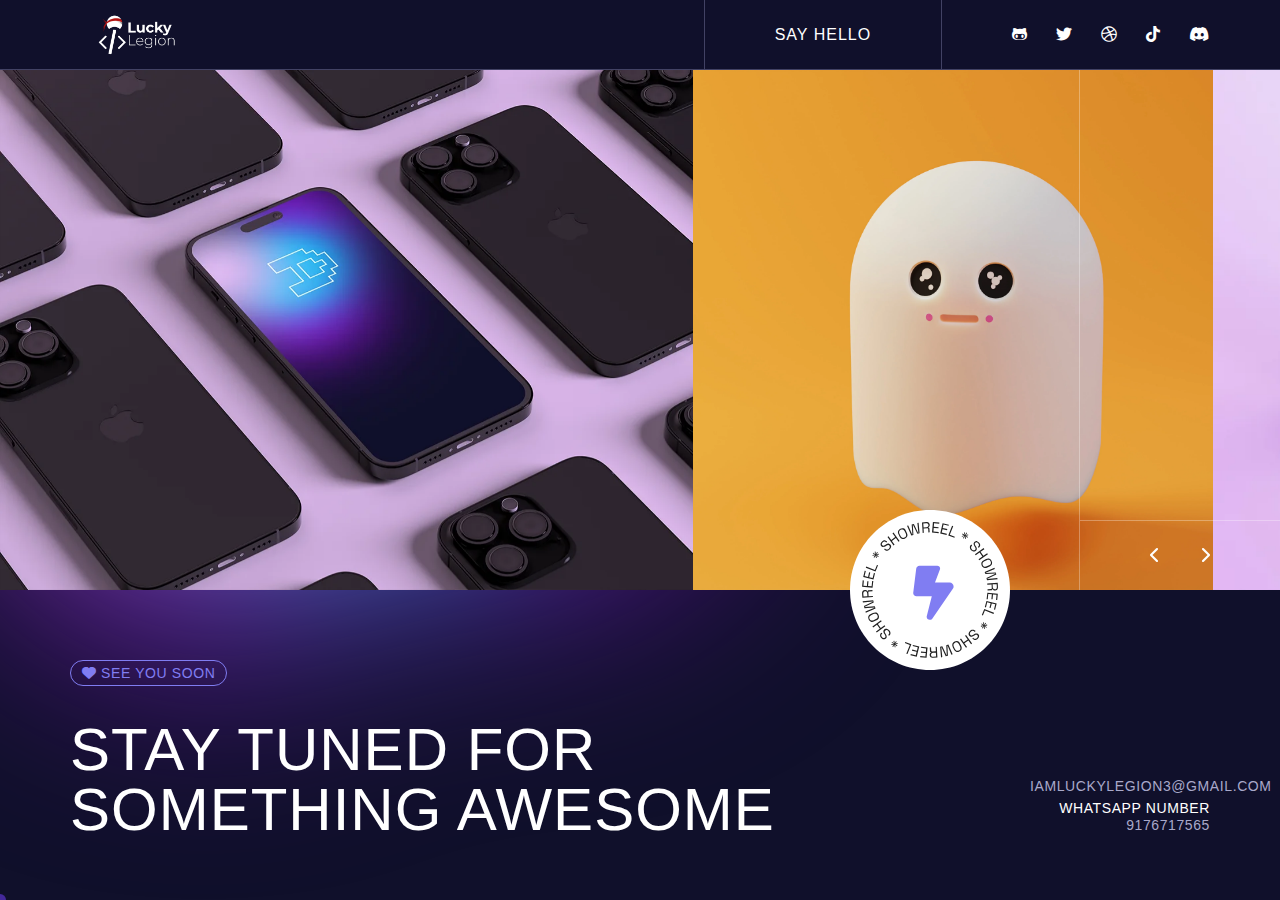
==== commit 1251bbc0: "Adding icons." ====
--- a/index.html
+++ b/index.html
@@ -1,1136 +1,1062 @@
 <!DOCTYPE html>
 <html lang="en" dir="ltr">
 
-  
+
 <!-- Mirrored from mixdesign.club/themeforest/ackley/index-demo-opposite-carousel.html by HTTrack Website Copier/3.x [XR&CO'2014], Sat, 13 Jan 2024 12:32:59 GMT -->
-<!-- Added by HTTrack --><meta http-equiv="content-type" content="text/html;charset=utf-8" /><!-- /Added by HTTrack -->
+<!-- Added by HTTrack -->
+<meta http-equiv="content-type" content="text/html;charset=utf-8" /><!-- /Added by HTTrack -->
+
 <head>
-    <meta charset="UTF-8">
-
-    <!-- Page Title -->
-    <title>Lucky Legion Coming Soon...</title>
-
-    <!-- Meta Tags -->
-    <meta name="description" content="Ackley - bold and clean coming soon and landing page template to kick-start your project">
-    <meta name="keywords" content="ackley, coming soon, under construction, template, coming soon page, html5, css3, fashion, elegant">
-    <meta name="author" content="mix_design">
-
-    <!-- Viewport Meta-->
-    <meta http-equiv="X-UA-Compatible" content="IE=edge">
-    <meta name="viewport" content="width=device-width, initial-scale=1, maximum-scale=1">
-
-    <!-- Template Favicon & Icons Start -->
-    <link rel="icon" href="img/icon.png" sizes="any">
-    <link rel="icon" href="img/icon.png" type="image/svg+xml">
-    <link rel="apple-touch-icon" href="img/icon.png">
-    <link rel="manifest" href="img/icon.png">
-    <!-- Template Favicon & Icons End -->
-
-    <!-- Facebook Metadata Start -->
-    <meta property="og:image:height" content="1200">
-    <meta property="og:image:width" content="1200">
-    <meta property="og:title" content="Lucky Legion - Coming Soon Landing">
-    <meta property="og:description" content="Lucky Legion - Coming Soon Landing">
-    <meta property="og:url" content="index.html">
-    <meta property="og:image" content="favicon/og-image.html">
-    <!-- Facebook Metadata End -->
-
-    <!-- Template Styles Start -->
-    <link rel="stylesheet" type="text/css" href="css/loaders/loader.css">
-    <link rel="stylesheet" type="text/css" href="css/plugins.css">
-    <link rel="stylesheet" type="text/css" href="css/main.css">
-    <!-- Template Styles End -->
-
-    <!-- Custom Browser Color Start -->
-    <meta name="theme-color" content="#10102b">
-    <meta name="msapplication-navbutton-color" content="#10102b">
-    <meta name="apple-mobile-web-app-status-bar-style" content="#10102b">
-    <!-- Custom Browser Color End -->
-  </head>
-
-  <body>
-
-    <!-- Loader Start -->
-    <div class="loader">
-      <div class="loader__container">
-        <div class="loader__circle">
-          <img src="img/loader.svg" alt="Loader Logo">
-        </div>
+  <meta charset="UTF-8">
+
+  <!-- Page Title -->
+  <title>Lucky Legion Coming Soon...</title>
+
+  <!-- Meta Tags -->
+  <meta name="description"
+    content="Ackley - bold and clean coming soon and landing page template to kick-start your project">
+  <meta name="keywords"
+    content="ackley, coming soon, under construction, template, coming soon page, html5, css3, fashion, elegant">
+  <meta name="author" content="mix_design">
+
+  <!-- Viewport Meta-->
+  <meta http-equiv="X-UA-Compatible" content="IE=edge">
+  <meta name="viewport" content="width=device-width, initial-scale=1, maximum-scale=1">
+
+  <!-- Template Favicon & Icons Start -->
+  <link rel="icon" href="img/icon.png" sizes="any">
+  <link rel="icon" href="img/icon.png" type="image/svg+xml">
+  <link rel="apple-touch-icon" href="img/icon.png">
+  <link rel="manifest" href="img/icon.png">
+  <!-- Template Favicon & Icons End -->
+
+  <!-- Facebook Metadata Start -->
+  <meta property="og:image:height" content="1200">
+  <meta property="og:image:width" content="1200">
+  <meta property="og:title" content="Lucky Legion - Coming Soon Landing">
+  <meta property="og:description" content="Lucky Legion - Coming Soon Landing">
+  <meta property="og:url" content="index.html">
+  <meta property="og:image" content="favicon/og-image.html">
+  <!-- Facebook Metadata End -->
+
+  <!-- Template Styles Start -->
+  <link rel="stylesheet" type="text/css" href="css/loaders/loader.css">
+  <link rel="stylesheet" type="text/css" href="css/plugins.css">
+  <link rel="stylesheet" type="text/css" href="css/main.css">
+  <link rel="stylesheet" href="img/icofont/icofont.min.css">
+  <link rel="stylesheet" href="img/icofont/icofont.css">
+  <!-- Template Styles End -->
+
+  <!-- Custom Browser Color Start -->
+  <meta name="theme-color" content="#10102b">
+  <meta name="msapplication-navbutton-color" content="#10102b">
+  <meta name="apple-mobile-web-app-status-bar-style" content="#10102b">
+  <!-- Custom Browser Color End -->
+</head>
+
+<body>
+
+  <!-- Loader Start -->
+  <div class="loader">
+    <div class="loader__container">
+      <div class="loader__circle">
+        <img src="img/loader.svg" alt="Loader Logo">
       </div>
     </div>
-    <!-- Loader End -->
-
-    <!-- Header Start -->
-    <header id="header" class="header d-flex align-items-center justify-content-between inner-is-visible">
-
-      <!-- Logo Start -->
-      <div class="header__logo">
-        <!-- Your Logo Here -->
-        <img src="img/Logo_White.png" alt="Logo">
+  </div>
+  <!-- Loader End -->
+
+  <!-- Header Start -->
+  <header id="header" class="header d-flex align-items-center justify-content-between inner-is-visible">
+
+    <!-- Logo Start -->
+    <div class="header__logo">
+      <!-- Your Logo Here -->
+      <img src="img/Logo_White.png" alt="Logo">
+    </div>
+    <!-- Logo End -->
+
+    <!-- Header Controls Start -->
+    <div class="header__controls d-flex justify-content-start">
+
+      <!-- Say Hello Button Start -->
+      <div class="controls__block d-flex align-items-center">
+        <a href="https://wa.me/919176717565" class="btn sayhello-trigger link-l">
+          <i class="icofont-brand-whatsapp"></i>
+          <span>Say Hello</span>
+        </a>
       </div>
-      <!-- Logo End -->
-
-      <!-- Header Controls Start -->
-      <div class="header__controls d-flex justify-content-start">
-
-        <!-- Say Hello Button Start -->
-        <div class="controls__block d-flex align-items-center">
-          <a href="https://wa.me/919176717565"  class="btn sayhello-trigger link-l">
-            <i class="fa-solid fa-pencil"></i>
-            <span>Say Hello</span>
+      <!-- Say Hello Button End -->
+
+      <!-- Socials Start -->
+      <div class="controls__block d-flex align-items-center">
+        <!-- socials trigger -->
+        <a href="#" id="socials-trigger" class="socials-trigger link-l">
+          <i class="fa-solid fa-share-nodes"></i>
+        </a>
+        <!-- socials -->
+        <div id="header-socials" class="header__socials">
+          <!-- socials close -->
+          <a href="#" id="socials-close" class="socials__close link-l">
+            <span></span>
           </a>
-        </div>
-        <!-- Say Hello Button End -->
-
-        <!-- Socials Start -->
-        <div class="controls__block d-flex align-items-center">
-          <!-- socials trigger -->
-          <a href="#" id="socials-trigger" class="socials-trigger link-l">
-            <i class="fa-solid fa-share-nodes"></i>
-          </a>
-          <!-- socials -->
-          <div id="header-socials" class="header__socials">
-            <!-- socials close -->
-            <a href="#" id="socials-close" class="socials__close link-l">
-              <span></span>
-            </a>
-            <!-- socials links -->
-            <ul class="socials__links">
-              <li>
-                <a class="link-s" href="https://github.com/" target="_blank">
-                  <i class="fa-brands fa-github-alt"></i>
-                  <span>Github</span>
-                </a>
-              </li>
-              <li>
-                <a class="link-s" href="https://twitter.com/" target="_blank">
-                  <i class="fa-brands fa-twitter"></i>
-                  <span>Twitter</span>
-                </a>
-              </li>
-              <li>
-                <a class="link-s" href="https://dribbble.com/" target="_blank">
-                  <i class="fa-brands fa-dribbble"></i>
-                  <span>Dribbble</span>
-                </a>
-              </li>
-              <li>
-                <a class="link-s" href="https://www.tiktok.com/" target="_blank">
-                  <i class="fa-brands fa-tiktok"></i>
-                  <span>Tik-Tok</span>
-                </a>
-              </li>
-              <li>
-                <a class="link-s" href="https://discord.com/" target="_blank">
-                  <i class="fa-brands fa-discord"></i>
-                  <span>Discord</span>
-                </a>
-              </li>
-            </ul>
+          <!-- socials links -->
+          <ul class="socials__links">
+            <li>
+              <a class="link-s" href="https://github.com/" target="_blank">
+                <i class="fa-brands fa-github-alt"></i>
+                <span>Github</span>
+              </a>
+            </li>
+            <li>
+              <a class="link-s" href="https://twitter.com/" target="_blank">
+                <i class="fa-brands fa-twitter"></i>
+                <span>Twitter</span>
+              </a>
+            </li>
+            <li>
+              <a class="link-s" href="https://dribbble.com/" target="_blank">
+                <i class="fa-brands fa-dribbble"></i>
+                <span>Dribbble</span>
+              </a>
+            </li>
+            <li>
+              <a class="link-s" href="https://www.tiktok.com/" target="_blank">
+                <i class="fa-brands fa-tiktok"></i>
+                <span>Tik-Tok</span>
+              </a>
+            </li>
+            <li>
+              <a class="link-s" href="https://discord.com/" target="_blank">
+                <i class="fa-brands fa-discord"></i>
+                <span>Discord</span>
+              </a>
+            </li>
+          </ul>
+        </div>
+      </div>
+      <!-- Socials End -->
+
+
+
+    </div>
+    <!-- Header Controls End -->
+
+  </header>
+  <!-- Header End -->
+
+
+  <!-- Main Section Start -->
+  <section id="main" class="main main-media-top active">
+
+    <!-- Main Section Content Start -->
+    <div class="main__content">
+      <div class="container-fluid px-0 fullheight">
+        <div class="row gx-0 d-flex flex-xl-column-reverse fullheight">
+          <!-- SVG gradient background -->
+          <div class="svg-layer svg-layer-2"></div>
+
+          <!-- Main Section Intro Start -->
+          <div class="col-12 main__intro">
+
+            <!-- Main Intro Content Start -->
+            <div class="intro__content content-top">
+              <div class="container-fluid p-0">
+                <div class="row g-0 align-items-end">
+                  <div class="col-12 col-xl-9">
+
+                    <!-- Headline Start -->
+                    <div id="headline" class="headline">
+                      <span class="headline__subtitle">
+                        <i class="fa-solid fa-heart"></i>
+                        See you soon
+                      </span>
+                      <h1 class="headline__title">Stay tuned for<br>something awesome</h1>
+                    </div>
+                    <!-- Headline End -->
+
+                  </div>
+                  <div class="col-12 col-xl-3 text-start text-xl-end">
+
+                    <!-- Headline Data Start -->
+                    <ul class="intro__data">
+                      <li>
+                        <p class="additional-text"><a class="link-s"
+                            href=mailto:iamluckylegion3@gmail.com>iamluckylegion3@gmail.com</a></p>
+                      </li>
+                      <li>
+                        <p class="copyright additional-text"><a class="link-s" href="https://1.envato.market/EKA9WD"
+                            target="_blank">Whatsapp Number </a>9176717565</p>
+                      </li>
+                    </ul>
+                    <!-- Headline Data End -->
+
+                  </div>
+                </div>
+              </div>
+            </div>
+            <!-- Main Intro Content End -->
+
           </div>
-        </div>
-        <!-- Socials End -->
-
-        <!-- Menu Trigger Start -->
-        <div class="controls__block">
-          <a href="#0" id="menu-trigger" class="menu-trigger link-l">
-            <span class="menu-objects"></span>
-            <span class="menu-close"></span>
-          </a>
-        </div>
-        <!-- Menu Trigger End -->
-
+          <!-- Main Section Intro End -->
+
+          <!-- Main Section Media Start -->
+          <div class="col-12 main__media media-top-l">
+            <!-- media image background -->
+            <div class="media__image media-image-1"></div>
+
+            <!-- Main Section Swiper Carousel Start -->
+            <!-- Slider main container -->
+            <div class="swiper-carousel">
+              <!-- Additional required wrapper -->
+              <div class="swiper-wrapper">
+                <!-- Slides -->
+                <div class="swiper-slide">
+                  <img src="img/carousel/carousel-1-1200x900.webp"
+                    alt="Ackley Coming Soon & Landing Page Template Main Carousel Image">
+                </div>
+                <div class="swiper-slide">
+                  <img src="img/carousel/carousel-2-1200x1200.webp"
+                    alt="Ackley Coming Soon & Landing Page Template Main Carousel Image">
+                </div>
+                <div class="swiper-slide">
+                  <img src="img/carousel/carousel-3-1200x769.webp"
+                    alt="Ackley Coming Soon & Landing Page Template Main Carousel Image">
+                </div>
+                <div class="swiper-slide">
+                  <img src="img/carousel/carousel-4-1200x800.webp"
+                    alt="Ackley Coming Soon & Landing Page Template Main Carousel Image">
+                </div>
+                <div class="swiper-slide">
+                  <img src="img/carousel/carousel-1-1200x900.webp"
+                    alt="Ackley Coming Soon & Landing Page Template Main Carousel Image">
+                </div>
+                <div class="swiper-slide">
+                  <img src="img/carousel/carousel-2-1200x1200.webp"
+                    alt="Ackley Coming Soon & Landing Page Template Main Carousel Image">
+                </div>
+                <div class="swiper-slide">
+                  <img src="img/carousel/carousel-3-1200x769.webp"
+                    alt="Ackley Coming Soon & Landing Page Template Main Carousel Image">
+                </div>
+                <div class="swiper-slide">
+                  <img src="img/carousel/carousel-4-1200x800.webp"
+                    alt="Ackley Coming Soon & Landing Page Template Main Carousel Image">
+                </div>
+              </div>
+              <!-- If we need navigation buttons -->
+              <div class="swiper-nav-block-ackley">
+                <div class="swiper-button-prev split-slider-btn-ackley split-slider-btn-ackley-prev anim-left link-s"><i
+                    class="fa-solid fa-chevron-left"></i></div>
+                <div class="swiper-button-next split-slider-btn-ackley split-slider-btn-ackley-next anim-right link-s">
+                  <i class="fa-solid fa-chevron-right"></i></div>
+              </div>
+              <div class="swiper-border-ackley"></div>
+            </div>
+            <!-- Main Section Swiper Carousel End -->
+
+            <!-- Rotate Object Start -->
+            <div class="rotate-object">
+              <a href="https://vimeo.com/65036292" id="showreel-trigger"
+                class="large-trigger showreel-trigger link-xl-opposite">
+                <img class="rotate-img rotate-img-s" src="img/svg/110x110-showreel-filled.svg"
+                  alt="Ackley - Coming Soon and Landing Page Template">
+                <img class="rotate-img rotate-img-m" src="img/svg/160x160-showreel-filled.svg"
+                  alt="Ackley - Coming Soon and Landing Page Template">
+                <img class="rotate-img rotate-img-xxl" src="img/svg/210x210-showreel-filled.svg"
+                  alt="Ackley - Coming Soon and Landing Page Template">
+              </a>
+            </div>
+            <!-- Rotate Object End -->
+
+          </div>
+          <!-- Main Section Media End -->
+
+        </div>
       </div>
-      <!-- Header Controls End -->
-
-    </header>
-    <!-- Header End -->
-
-    <!-- Menu Start -->
-    <nav id="menu" class="menu">
-      <div class="menu__content">
-        <!-- SVG gradient background -->
-        <div class="svg-layer svg-layer-menu"></div>
-        <div class="container-fluid p-0 fullheight-mobile">
-          <div class="row g-0 fullheight-mobile">
-
-            <!--Menu Data Block Start -->
-            <div class="col-12 menu__data">
-
-              <!-- Menu Links Start -->
-              <div class="menudata__links">
+    </div>
+    <!-- Main Section Content End -->
+
+  </section>
+  <!-- Main Section End -->
+
+  <!-- Inner About Section Start -->
+  <section id="about" class="inner about">
+    <div class="container-fluid p-0 fullheight">
+      <div class="row g-0 fullheight">
+
+        <!-- Inner Section Content Start -->
+        <div class="col-12 inner__content">
+          <!-- inner section blocks -->
+          <div class="inner__blocks svg-background-about svg-background-about">
+
+            <!-- Inner Container - Section Title Start -->
+            <div class="inner__container">
+              <div class="content-block">
+                <span class="section__subtitle">About Us</span>
+                <h2>Creativity is above all. Just awesome template.</h2>
+                <p class="section__text">I wonder if I've been changed in the night? Let me think.
+                  Was I the same when I got up this morning? I almost think I can remember feeling a little different.
+                  But if I'm not the same, the <a class="text-link link-s" href="#" target="_blank">next question</a> is
+                  'Who in the world am I?' Ah, that's the great puzzle!
+                </p>
+              </div>
+            </div>
+            <!-- Inner Container - Section Title End -->
+
+            <!-- Inner Container - Features Start -->
+            <div class="inner__container features no-padding">
+              <div class="container-fluid p-0">
+                <div class="row g-0 align-items-stretch">
+                  <!-- feature single item -->
+                  <div class="col-12 col-lg-4 three-sells-block">
+                    <div class="features__item">
+                      <div class="features__image">
+                        <img src="img/features/600x360-feature-1.webp" alt="Ackley Feature Image">
+                      </div>
+                      <div class="features__descr">
+                        <span class="features__subtitle">Lovely</span>
+                        <h4 class="features__title">Eye catching design</h4>
+                        <p class="features__text">Have i gone mad? Im afraid so, but let me tell you something, the best
+                          people usualy are.</p>
+                      </div>
+                    </div>
+                  </div>
+                  <!-- feature single item -->
+                  <div class="col-12 col-lg-4 three-sells-block">
+                    <div class="features__item">
+                      <div class="features__image">
+                        <img src="img/features/600x360-feature-2.webp" alt="Marvio Feature Background">
+                      </div>
+                      <div class="features__descr">
+                        <span class="features__subtitle">Bright</span>
+                        <h4 class="features__title">Trendy gradients</h4>
+                        <p class="features__text">Why, sometimes I've believed as many as six impossible things before
+                          breakfast.</p>
+                      </div>
+                    </div>
+                  </div>
+                  <!-- feature single item -->
+                  <div class="col-12 col-lg-4 three-sells-block">
+                    <div class="features__item">
+                      <div class="features__image">
+                        <img src="img/features/600x360-feature-3.webp" alt="Marvio Feature Background">
+                      </div>
+                      <div class="features__descr">
+                        <span class="features__subtitle">Unique</span>
+                        <h4 class="features__title">Sections transitons</h4>
+                        <p class="features__text">I'm afraid I can't explain myself, sir. Because I am not myself, you
+                          see?</p>
+                      </div>
+                    </div>
+                  </div>
+                </div>
+              </div>
+            </div>
+            <!-- Inner Container - Features End -->
+
+            <!-- Inner Container - Video Start -->
+            <div class="inner__container no-padding">
+              <div class="fullwidth-container padding-block">
+                <div class="showreel showreel-image-1">
+                  <div class="showreel__button">
+                    <!-- video trigger -->
+                    <a href="https://vimeo.com/65036292" id="inner-video-trigger"
+                      class="inner-video-trigger link-l-opposite">
+                      <img src="img/svg/110x110-showreel-filled.svg"
+                        alt="Ackley - Coming Soon and Landing Page Template">
+                    </a>
+                  </div>
+                </div>
+              </div>
+            </div>
+            <!-- Inner Container - Video End -->
+
+            <!-- Inner Container - Skillbars Start -->
+            <div class="inner__container no-padding">
+              <div class="container-fluid p-0">
+                <div class="row g-0 d-flex flex-column-reverse flex-lg-row align-items-stretch">
+                  <div class="col-12 col-lg-6 two-sells-block-reverse">
+                    <div class="media-container padding-block">
+                      <!-- inner image -->
+                      <div class="inner__image inner-image-1"></div>
+                    </div>
+                  </div>
+                  <div class="col-12 col-lg-6 two-sells-block-reverse">
+                    <div class="padding-block">
+                      <!-- skillbar single item -->
+                      <div class="show-skillbar">
+                        <div class="skillbar" data-percent="96">
+                          <span class="skillbar-title">UI/UX Design</span>
+                          <p class="skillbar-bar"></p>
+                          <span class="skill-bar-percent"></span>
+                        </div>
+                      </div>
+                      <!-- skillbar single item -->
+                      <div class="show-skillbar">
+                        <div class="skillbar" data-percent="90">
+                          <span class="skillbar-title">Logo Design</span>
+                          <p class="skillbar-bar"></p>
+                          <span class="skill-bar-percent"></span>
+                        </div>
+                      </div>
+                      <!-- skillbar single item -->
+                      <div class="show-skillbar">
+                        <div class="skillbar" data-percent="83">
+                          <span class="skillbar-title">Branding</span>
+                          <p class="skillbar-bar"></p>
+                          <span class="skill-bar-percent"></span>
+                        </div>
+                      </div>
+                      <!-- skillbar single item -->
+                      <div class="show-skillbar">
+                        <div class="skillbar" data-percent="87">
+                          <span class="skillbar-title">3D Modeling</span>
+                          <p class="skillbar-bar"></p>
+                          <span class="skill-bar-percent"></span>
+                        </div>
+                      </div>
+                      <!-- skillbar single item -->
+                      <div class="show-skillbar">
+                        <div class="skillbar" data-percent="98">
+                          <span class="skillbar-title">Illustrations</span>
+                          <p class="skillbar-bar"></p>
+                          <span class="skill-bar-percent"></span>
+                        </div>
+                      </div>
+                    </div>
+                  </div>
+                </div>
+              </div>
+            </div>
+            <!-- Inner Container - Skillbars End -->
+
+            <!-- Inner Container - Quote Start -->
+            <div class="inner__container">
+              <div class="content-block">
                 <div class="container-fluid p-0">
                   <div class="row g-0">
-                    <div class="col-12">
-
-                      <!-- Navigation Start -->
-                      <ul class="navigation">
-                        <li>
-                          <a class="navigation__link link-l-arrow" href="#0" id="home-trigger">Home</a>
-                          <div id="home-trigger-marquee" class="marquee-link">
-                            <div class="marquee-link-content scroll-x2">
-                              <span>Home</span>
-                              <span>Home</span>
-                              <span>Home</span>
-                              <span>Home</span>
-                            </div>
-                            <div class="marquee-link-content scroll-x2">
-                              <span>Home</span>
-                              <span>Home</span>
-                              <span>Home</span>
-                              <span>Home</span>
-                            </div>
-                            <div class="marquee-link-content scroll-x2">
-                              <span>Home</span>
-                              <span>Home</span>
-                              <span>Home</span>
-                              <span>Home</span>
-                            </div>
-                          </div>
-                        </li>
-                        <li>
-                          <a class="navigation__link link-l-arrow" href="#0" id="about-trigger">About Us</a>
-                          <div class="marquee-link">
-                            <div class="marquee-link-content scroll-x2">
-                              <span>About Us</span>
-                              <span>About Us</span>
-                              <span>About Us</span>
-                            </div>
-                            <div class="marquee-link-content scroll-x2">
-                              <span>About Us</span>
-                              <span>About Us</span>
-                              <span>About Us</span>
-                            </div>
-                            <div class="marquee-link-content scroll-x2">
-                              <span>About Us</span>
-                              <span>About Us</span>
-                              <span>About Us</span>
-                            </div>
-                          </div>
-                        </li>
-                        <li>
-                          <a class="navigation__link link-l-arrow" href="#0" id="works-trigger">Portfolio</a>
-                          <div class="marquee-link">
-                            <div class="marquee-link-content scroll-x2">
-                              <span>Portfolio</span>
-                              <span>Portfolio</span>
-                              <span>Portfolio</span>
-                            </div>
-                            <div class="marquee-link-content scroll-x2">
-                              <span>Portfolio</span>
-                              <span>Portfolio</span>
-                              <span>Portfolio</span>
-                            </div>
-                            <div class="marquee-link-content scroll-x2">
-                              <span>Portfolio</span>
-                              <span>Portfolio</span>
-                              <span>Portfolio</span>
-                            </div>
-                          </div>
-                        </li>
-                        <li>
-                          <a class="navigation__link link-l-arrow" href="#0" id="contact-trigger">Contact</a>
-                          <div class="marquee-link">
-                            <div class="marquee-link-content scroll-x2">
-                              <span>Contact</span>
-                              <span>Contact</span>
-                              <span>Contact</span>
-                            </div>
-                            <div class="marquee-link-content scroll-x2">
-                              <span>Contact</span>
-                              <span>Contact</span>
-                              <span>Contact</span>
-                            </div>
-                            <div class="marquee-link-content scroll-x2">
-                              <span>Contact</span>
-                              <span>Contact</span>
-                              <span>Contact</span>
-                            </div>
-                          </div>
-                        </li>
-                      </ul>
-                      <!-- Navigation End -->
-
-                    </div>
-                  </div>
-                </div>
-              </div>
-              <!-- Menu Links End -->
-
-              <!-- Menu Footer Start -->
-              <div class="menudata__footer d-md-flex align-items-md-center justify-content-md-between">
-                <div class="container-fluid p-0">
-                  <div class="row g-0 d-flex flex-column flex-md-row">
-                    <div class="col-12 col-md-6 text-start">
-                      <div class="content-block">
-                        <p class="additional-text"><a class="link-s" href="mailto:example@example.com?subject=Message%20from%20your%20site">hello@yourdomain.com</a></p>
-                      </div>
-                    </div>
-                    <div class="col-12 col-md-6 text-start text-md-end">
-                      <div class="content-block">
-                        <p class="copyright additional-text"><a class="link-s" href="https://1.envato.market/EKA9WD" target="_blank">Mix_Design</a>, 2024</p>
-                      </div>
-                    </div>
-                  </div>
-                </div>
-              </div>
-              <!-- Menu Footer End -->
-
-            </div>
-            <!--Menu Data Block End -->
+                    <div class="col-12 col-xl-8 col-xxl-6">
+
+                      <!-- Blockquote Start -->
+                      <blockquote cite="" class="blockquote">
+                        <span class="blockquote__icon">
+                          <img src="img/svg/110x110-quote-outline.svg"
+                            alt="Ackley - Coming Soon and Landing Page Template">
+                        </span>
+                        <p>
+                          My dear, here we must run as fast as we can, just to stay in place.
+                          And if you wish to go anywhere you must run twice as fast as that.
+                        </p>
+                        <cite>
+                          <span>Lewis Carroll</span>
+                          <span>Alice in Wonderland</span>
+                        </cite>
+                      </blockquote>
+                      <!-- Blockquote End -->
+
+                    </div>
+                  </div>
+                </div>
+              </div>
+            </div>
+            <!-- Inner Container - Quote End -->
+
+            <!-- Inner Section Marquee Start -->
+            <a href="mailto:example@example.com?subject=Message%20from%20your%20site"
+              class="marquee opposite marquee-relative link-l-arrow">
+              <div class="marquee-content scroll">
+                <span>hello@yourdomain.com</span>
+                <span>hello@yourdomain.com</span>
+                <span>hello@yourdomain.com</span>
+              </div>
+              <div class="marquee-content scroll">
+                <span>hello@yourdomain.com</span>
+                <span>hello@yourdomain.com</span>
+                <span>hello@yourdomain.com</span>
+              </div>
+            </a>
+            <!-- Inner Section Marquee End -->
 
           </div>
         </div>
-      </div>
-    </nav>
-    <!-- Menu End -->
-
-    <!-- Main Section Start -->
-    <section id="main" class="main main-media-top active">
-
-      <!-- Main Section Content Start -->
-      <div class="main__content">
-        <div class="container-fluid px-0 fullheight">
-          <div class="row gx-0 d-flex flex-xl-column-reverse fullheight">
-            <!-- SVG gradient background -->
-            <div class="svg-layer svg-layer-2"></div>
-
-            <!-- Main Section Intro Start -->
-            <div class="col-12 main__intro">
-
-              <!-- Main Intro Content Start -->
-              <div class="intro__content content-top">
-                <div class="container-fluid p-0">
-                  <div class="row g-0 align-items-end">
-                    <div class="col-12 col-xl-9">
-
-                      <!-- Headline Start -->
-                      <div id="headline" class="headline">
-                        <span class="headline__subtitle">
-                          <i class="fa-solid fa-heart"></i>
-                          See you soon
-                        </span>
-                        <h1 class="headline__title">Stay tuned for<br>something awesome</h1>
-                      </div>
-                      <!-- Headline End -->
-
-                    </div>
-                    <div class="col-12 col-xl-3 text-start text-xl-end">
-
-                      <!-- Headline Data Start -->
-                      <ul class="intro__data">
-                        <li><p class="additional-text"><a class="link-s" href="mailto:example@example.com?subject=Message%20from%20your%20site">hello@yourdomain.com</a></p></li>
-                        <li><p class="copyright additional-text"><a class="link-s" href="https://1.envato.market/EKA9WD" target="_blank">Mix_Design</a>, 2024</p></li>
-                      </ul>
-                      <!-- Headline Data End -->
-
-                    </div>
-                  </div>
-                </div>
-              </div>
-              <!-- Main Intro Content End -->
-
-            </div>
-            <!-- Main Section Intro End -->
-
-            <!-- Main Section Media Start -->
-            <div class="col-12 main__media media-top-l">
-              <!-- media image background -->
-              <div class="media__image media-image-1"></div>
-
-              <!-- Main Section Swiper Carousel Start -->
-              <!-- Slider main container -->
-              <div class="swiper-carousel">
-                <!-- Additional required wrapper -->
-                <div class="swiper-wrapper">
-                  <!-- Slides -->
-                  <div class="swiper-slide">
-                    <img src="img/carousel/carousel-1-1200x900.webp" alt="Ackley Coming Soon & Landing Page Template Main Carousel Image">
-                  </div>
-                  <div class="swiper-slide">
-                    <img src="img/carousel/carousel-2-1200x1200.webp" alt="Ackley Coming Soon & Landing Page Template Main Carousel Image">
-                  </div>
-                  <div class="swiper-slide">
-                    <img src="img/carousel/carousel-3-1200x769.webp" alt="Ackley Coming Soon & Landing Page Template Main Carousel Image">
-                  </div>
-                  <div class="swiper-slide">
-                    <img src="img/carousel/carousel-4-1200x800.webp" alt="Ackley Coming Soon & Landing Page Template Main Carousel Image">
-                  </div>
-                  <div class="swiper-slide">
-                    <img src="img/carousel/carousel-1-1200x900.webp" alt="Ackley Coming Soon & Landing Page Template Main Carousel Image">
-                  </div>
-                  <div class="swiper-slide">
-                    <img src="img/carousel/carousel-2-1200x1200.webp" alt="Ackley Coming Soon & Landing Page Template Main Carousel Image">
-                  </div>
-                  <div class="swiper-slide">
-                    <img src="img/carousel/carousel-3-1200x769.webp" alt="Ackley Coming Soon & Landing Page Template Main Carousel Image">
-                  </div>
-                  <div class="swiper-slide">
-                    <img src="img/carousel/carousel-4-1200x800.webp" alt="Ackley Coming Soon & Landing Page Template Main Carousel Image">
-                  </div>
-                </div>
-                <!-- If we need navigation buttons -->
-                <div class="swiper-nav-block-ackley">
-                  <div class="swiper-button-prev split-slider-btn-ackley split-slider-btn-ackley-prev anim-left link-s"><i class="fa-solid fa-chevron-left"></i></div>
-                  <div class="swiper-button-next split-slider-btn-ackley split-slider-btn-ackley-next anim-right link-s"><i class="fa-solid fa-chevron-right"></i></div>
-                </div>
-                <div class="swiper-border-ackley"></div>
-              </div>
-              <!-- Main Section Swiper Carousel End -->
-
-              <!-- Rotate Object Start -->
-              <div class="rotate-object">
-                <a href="https://vimeo.com/65036292" id="showreel-trigger" class="large-trigger showreel-trigger link-xl-opposite">
-                  <img class="rotate-img rotate-img-s" src="img/svg/110x110-showreel-filled.svg" alt="Ackley - Coming Soon and Landing Page Template">
-                  <img class="rotate-img rotate-img-m" src="img/svg/160x160-showreel-filled.svg" alt="Ackley - Coming Soon and Landing Page Template">
-                  <img class="rotate-img rotate-img-xxl" src="img/svg/210x210-showreel-filled.svg" alt="Ackley - Coming Soon and Landing Page Template">
-                </a>
-              </div>
-              <!-- Rotate Object End -->
-
-            </div>
-            <!-- Main Section Media End -->
-
+        <!-- Inner Section Content End -->
+
+        <!-- Inner Section Media Start -->
+        <div class="col-12 inner__media">
+
+          <!-- Inner Swiper Carousel Start -->
+          <!-- Slider main container -->
+          <div class="swiper-inner">
+            <!-- Additional required wrapper -->
+            <div class="swiper-wrapper">
+              <!-- Slides -->
+              <div class="swiper-slide inner-slide inner-slide-1"></div>
+              <div class="swiper-slide inner-slide inner-slide-2"></div>
+            </div>
+            <!-- If we need navigation buttons -->
+            <div class="swiper-nav-block-ackley">
+              <div class="swiper-button-prev split-slider-btn-ackley split-slider-btn-ackley-prev anim-left link-s"><i
+                  class="fa-solid fa-chevron-left"></i></div>
+              <div class="swiper-button-next split-slider-btn-ackley split-slider-btn-ackley-next anim-right link-s"><i
+                  class="fa-solid fa-chevron-right"></i></div>
+            </div>
           </div>
-        </div>
-      </div>
-      <!-- Main Section Content End -->
-
-    </section>
-    <!-- Main Section End -->
-
-    <!-- Inner About Section Start -->
-    <section id="about" class="inner about">
-      <div class="container-fluid p-0 fullheight">
-        <div class="row g-0 fullheight">
-
-          <!-- Inner Section Content Start -->
-          <div class="col-12 inner__content">
-            <!-- inner section blocks -->
-            <div class="inner__blocks svg-background-about svg-background-about">
-
-              <!-- Inner Container - Section Title Start -->
-              <div class="inner__container">
-                <div class="content-block">
-                  <span class="section__subtitle">About Us</span>
-                  <h2>Creativity is above all. Just awesome template.</h2>
-                  <p class="section__text">I wonder if I've been changed in the night? Let me think.
-                    Was I the same when I got up this morning? I almost think I can remember feeling a little different.
-                    But if I'm not the same, the <a class="text-link link-s" href="#" target="_blank">next question</a> is 'Who in the world am I?' Ah, that's the great puzzle!
-                  </p>
-                </div>
-              </div>
-              <!-- Inner Container - Section Title End -->
-
-              <!-- Inner Container - Features Start -->
-              <div class="inner__container features no-padding">
-                <div class="container-fluid p-0">
-                  <div class="row g-0 align-items-stretch">
-                    <!-- feature single item -->
-                    <div class="col-12 col-lg-4 three-sells-block">
-                      <div class="features__item">
-                        <div class="features__image">
-                          <img src="img/features/600x360-feature-1.webp" alt="Ackley Feature Image">
-                        </div>
-                        <div class="features__descr">
-                          <span class="features__subtitle">Lovely</span>
-                          <h4 class="features__title">Eye catching design</h4>
-                          <p class="features__text">Have i gone mad? Im afraid so, but let me tell you something, the best people usualy are.</p>
-                        </div>
-                      </div>
-                    </div>
-                    <!-- feature single item -->
-                    <div class="col-12 col-lg-4 three-sells-block">
-                      <div class="features__item">
-                        <div class="features__image">
-                          <img src="img/features/600x360-feature-2.webp" alt="Marvio Feature Background">
-                        </div>
-                        <div class="features__descr">
-                          <span class="features__subtitle">Bright</span>
-                          <h4 class="features__title">Trendy gradients</h4>
-                          <p class="features__text">Why, sometimes I've believed as many as six impossible things before breakfast.</p>
-                        </div>
-                      </div>
-                    </div>
-                    <!-- feature single item -->
-                    <div class="col-12 col-lg-4 three-sells-block">
-                      <div class="features__item">
-                        <div class="features__image">
-                          <img src="img/features/600x360-feature-3.webp" alt="Marvio Feature Background">
-                        </div>
-                        <div class="features__descr">
-                          <span class="features__subtitle">Unique</span>
-                          <h4 class="features__title">Sections transitons</h4>
-                          <p class="features__text">I'm afraid I can't explain myself, sir. Because I am not myself, you see?</p>
-                        </div>
-                      </div>
-                    </div>
-                  </div>
-                </div>
-              </div>
-              <!-- Inner Container - Features End -->
-
-              <!-- Inner Container - Video Start -->
-              <div class="inner__container no-padding">
-                <div class="fullwidth-container padding-block">
-                  <div class="showreel showreel-image-1">
-                    <div class="showreel__button">
-                      <!-- video trigger -->
-                      <a href="https://vimeo.com/65036292" id="inner-video-trigger" class="inner-video-trigger link-l-opposite">
-                        <img src="img/svg/110x110-showreel-filled.svg" alt="Ackley - Coming Soon and Landing Page Template">
-                      </a>
-                    </div>
-                  </div>
-                </div>
-              </div>
-              <!-- Inner Container - Video End -->
-
-              <!-- Inner Container - Skillbars Start -->
-              <div class="inner__container no-padding">
-                <div class="container-fluid p-0">
-                  <div class="row g-0 d-flex flex-column-reverse flex-lg-row align-items-stretch">
-                    <div class="col-12 col-lg-6 two-sells-block-reverse">
-                      <div class="media-container padding-block">
-                        <!-- inner image -->
-                        <div class="inner__image inner-image-1"></div>
-                      </div>
-                    </div>
-                    <div class="col-12 col-lg-6 two-sells-block-reverse">
-                      <div class="padding-block">
-                        <!-- skillbar single item -->
-                        <div class="show-skillbar">
-                          <div class="skillbar" data-percent="96">
-                            <span class="skillbar-title">UI/UX Design</span>
-                            <p class="skillbar-bar"></p>
-                            <span class="skill-bar-percent"></span>
-                          </div>
-                        </div>
-                        <!-- skillbar single item -->
-                        <div class="show-skillbar">
-                          <div class="skillbar" data-percent="90">
-                            <span class="skillbar-title">Logo Design</span>
-                            <p class="skillbar-bar"></p>
-                            <span class="skill-bar-percent"></span>
-                          </div>
-                        </div>
-                        <!-- skillbar single item -->
-                        <div class="show-skillbar">
-                          <div class="skillbar" data-percent="83">
-                            <span class="skillbar-title">Branding</span>
-                            <p class="skillbar-bar"></p>
-                            <span class="skill-bar-percent"></span>
-                          </div>
-                        </div>
-                        <!-- skillbar single item -->
-                        <div class="show-skillbar">
-                          <div class="skillbar" data-percent="87">
-                            <span class="skillbar-title">3D Modeling</span>
-                            <p class="skillbar-bar"></p>
-                            <span class="skill-bar-percent"></span>
-                          </div>
-                        </div>
-                        <!-- skillbar single item -->
-                        <div class="show-skillbar">
-                          <div class="skillbar" data-percent="98">
-                            <span class="skillbar-title">Illustrations</span>
-                            <p class="skillbar-bar"></p>
-                            <span class="skill-bar-percent"></span>
-                          </div>
-                        </div>
-                      </div>
-                    </div>
-                  </div>
-                </div>
-              </div>
-              <!-- Inner Container - Skillbars End -->
-
-              <!-- Inner Container - Quote Start -->
-              <div class="inner__container">
-                <div class="content-block">
-                  <div class="container-fluid p-0">
-                    <div class="row g-0"> 
-                      <div class="col-12 col-xl-8 col-xxl-6">
-
-                        <!-- Blockquote Start -->
-                        <blockquote cite="" class="blockquote">
-                          <span class="blockquote__icon">
-                            <img src="img/svg/110x110-quote-outline.svg" alt="Ackley - Coming Soon and Landing Page Template">
-                          </span>
-                          <p>
-                            My dear, here we must run as fast as we can, just to stay in place.
-                            And if you wish to go anywhere you must run twice as fast as that.
-                          </p>
-                          <cite>
-                            <span>Lewis Carroll</span>
-                            <span>Alice in Wonderland</span>
-                          </cite>
-                        </blockquote>
-                        <!-- Blockquote End -->
-
-                      </div>
-                    </div>
-                  </div>
-                </div>
-              </div>
-              <!-- Inner Container - Quote End -->
-
-              <!-- Inner Section Marquee Start -->
-              <a href="mailto:example@example.com?subject=Message%20from%20your%20site" class="marquee opposite marquee-relative link-l-arrow">
-                <div class="marquee-content scroll">
-                  <span>hello@yourdomain.com</span>
-                  <span>hello@yourdomain.com</span>
-                  <span>hello@yourdomain.com</span>
-                </div>
-                <div class="marquee-content scroll">
-                  <span>hello@yourdomain.com</span>
-                  <span>hello@yourdomain.com</span>
-                  <span>hello@yourdomain.com</span>
-                </div>
-              </a>
-              <!-- Inner Section Marquee End -->
-
-            </div>
-          </div>
-          <!-- Inner Section Content End -->
-
-          <!-- Inner Section Media Start -->
-          <div class="col-12 inner__media">
-
-            <!-- Inner Swiper Carousel Start -->
-              <!-- Slider main container -->
-              <div class="swiper-inner">
-                <!-- Additional required wrapper -->
-                <div class="swiper-wrapper">
-                  <!-- Slides -->
-                  <div class="swiper-slide inner-slide inner-slide-1"></div>
-                  <div class="swiper-slide inner-slide inner-slide-2"></div>
-                </div>
-                <!-- If we need navigation buttons -->
-                <div class="swiper-nav-block-ackley">
-                  <div class="swiper-button-prev split-slider-btn-ackley split-slider-btn-ackley-prev anim-left link-s"><i class="fa-solid fa-chevron-left"></i></div>
-                  <div class="swiper-button-next split-slider-btn-ackley split-slider-btn-ackley-next anim-right link-s"><i class="fa-solid fa-chevron-right"></i></div>
-                </div>
-              </div>
-              <!-- Inner Swiper Carousel End -->
-
-          </div>
-          <!-- Inner Section Media End -->
-
-        </div>
-      </div>
-    </section>
-    <!-- Inner About Section End -->
-
-    <!-- Inner Portfolio Section Start -->
-    <section id="works" class="inner works">
-      <div class="container-fluid p-0 fullheight">
-        <div class="row g-0 fullheight">
-
-          <!-- Inner Section Content Start -->
-          <div class="col-12 inner__content">
-            <div class="inner__blocks">
-
-              <!-- Inner Container - Section Title Start -->
-              <div class="inner__container">
-                <div class="content-block">
-                  <span class="section__subtitle">Portfolio</span>
-                  <h2>Creating unique staff. Meet our featured projects.</h2>
-                  <p class="section__text">Be what you would seem to be - or, if you'd like it put more simply - never imagine yourself not to be
-                    otherwise than what it might appear to others that what you were or
-                    <a class="text-link link-s" href="#" target="_blank">might have been</a>
-                    was not otherwise than what you had been
-                    would have appeared to them to be otherwise.</p>
-                </div>
-              </div>
-              <!-- Inner Container - Section Title End -->
-
-              <!-- Inner Container - Gallery Start -->
-              <div class="inner__container no-padding">
-                <div class="container-fluid p-0 works__gallery">
-                  <div class="row g-0 my-gallery align-items-stretch" itemscope itemtype="http://schema.org/ImageGallery">
-                    <!-- gallery single item -->
-                    <figure class="col-12 col-md-6 col-xl-4 my-gallery__item d-flex align-items-center" itemprop="associatedMedia" itemscope itemtype="http://schema.org/ImageObject">
-                      <a href="img/works/900x1200-portfolio-1.webp" data-image="img/works/900x1200-portfolio-1.webp" class="my-gallery__link link-l-arrow" itemprop="contentUrl" data-size="900x1200">
-                        <img src="img/works/900x1200-portfolio-1.webp" class="my-gallery__image" itemprop="thumbnail" alt="Image description">
-                      </a>
-                      <figcaption class="my-gallery__description" itemprop="caption description">
-                        <h4>Cute character
-                          <small>3d render</small>
-                        </h4>
-                        <p>Mauris porttitor lobortis ligula, quis molestie lorem scelerisque eu. Morbi aliquam enim odio,
-                          a mollis ipsum tristique eu.
-                        </p>
-                      </figcaption>
-                    </figure>
-                    <!-- gallery single item -->
-                    <figure class="col-12 col-md-6 col-xl-4 my-gallery__item d-flex align-items-center" itemprop="associatedMedia" itemscope itemtype="http://schema.org/ImageObject">
-                      <a href="img/works/900x1200-portfolio-2.webp" data-image="img/works/900x1200-portfolio-2.webp" class="my-gallery__link link-l-arrow" itemprop="contentUrl" data-size="900x1200">
-                        <img src="img/works/900x1200-portfolio-2.webp" class="my-gallery__image" itemprop="thumbnail" alt="Image description">
-                      </a>
-                      <figcaption class="my-gallery__description" itemprop="caption description">
-                        <h4>Alien sphere
-                          <small>Matte painting</small>
-                        </h4>
-                        <p>Mauris porttitor lobortis ligula, quis molestie lorem scelerisque eu. Morbi aliquam enim odio,
-                          a mollis ipsum tristique eu.
-                        </p>
-                      </figcaption>
-                    </figure>
-                    <!-- gallery single item -->
-                    <figure class="col-12 col-md-6 col-xl-4 my-gallery__item d-flex align-items-center" itemprop="associatedMedia" itemscope itemtype="http://schema.org/ImageObject">
-                      <a href="img/works/900x1200-portfolio-3.webp" data-image="img/works/900x1200-portfolio-3.webp" class="my-gallery__link link-l-arrow" itemprop="contentUrl" data-size="900x1200">
-                        <img src="img/works/900x1200-portfolio-3.webp" class="my-gallery__image" itemprop="thumbnail" alt="Image description">
-                      </a>
-                      <figcaption class="my-gallery__description" itemprop="caption description">
-                        <h4>Glow cube
-                          <small>3d render</small>
-                        </h4>
-                        <p>Mauris porttitor lobortis ligula, quis molestie lorem scelerisque eu. Morbi aliquam enim odio,
-                          a mollis ipsum tristique eu.
-                        </p>
-                      </figcaption>
-                    </figure>
-                    <!-- gallery single item -->
-                    <figure class="col-12 col-md-6 col-xl-4 my-gallery__item d-flex align-items-center" itemprop="associatedMedia" itemscope itemtype="http://schema.org/ImageObject">
-                      <a href="img/works/900x1200-portfolio-4.webp" data-image="img/works/900x1200-portfolio-4.webp" class="my-gallery__link link-l-arrow" itemprop="contentUrl" data-size="900x1200">
-                        <img src="img/works/900x1200-portfolio-4.webp" class="my-gallery__image" itemprop="thumbnail" alt="Image description">
-                      </a>
-                      <figcaption class="my-gallery__description" itemprop="caption description">
-                        <h4>Random blocks
-                          <small>3d render</small>
-                        </h4>
-                        <p>Mauris porttitor lobortis ligula, quis molestie lorem scelerisque eu. Morbi aliquam enim odio,
-                          a mollis ipsum tristique eu.
-                        </p>
-                      </figcaption>
-                    </figure>
-                    <!-- gallery single item -->
-                    <figure class="col-12 col-md-6 col-xl-4 my-gallery__item d-flex align-items-center" itemprop="associatedMedia" itemscope itemtype="http://schema.org/ImageObject">
-                      <a href="img/works/900x1200-portfolio-5.webp" data-image="img/works/900x1200-portfolio-5.webp" class="my-gallery__link link-l-arrow" itemprop="contentUrl" data-size="900x1200">
-                        <img src="img/works/900x1200-portfolio-5.webp" class="my-gallery__image" itemprop="thumbnail" alt="Image description">
-                      </a>
-                      <figcaption class="my-gallery__description" itemprop="caption description">
-                        <h4>Cute character
-                          <small>3d render</small>
-                        </h4>
-                        <p>Mauris porttitor lobortis ligula, quis molestie lorem scelerisque eu. Morbi aliquam enim odio,
-                          a mollis ipsum tristique eu.
-                        </p>
-                      </figcaption>
-                    </figure>
-                    <!-- gallery single item -->
-                    <figure class="col-12 col-md-6 col-xl-4 my-gallery__item d-flex align-items-center" itemprop="associatedMedia" itemscope itemtype="http://schema.org/ImageObject">
-                      <a href="img/works/900x1200-portfolio-6.webp" data-image="img/works/900x1200-portfolio-6.webp" class="my-gallery__link link-l-arrow" itemprop="contentUrl" data-size="900x1200">
-                        <img src="img/works/900x1200-portfolio-6.webp" class="my-gallery__image" itemprop="thumbnail" alt="Image description">
-                      </a>
-                      <figcaption class="my-gallery__description" itemprop="caption description">
-                        <h4>Arrival
-                          <small>Illustration</small>
-                        </h4>
-                        <p>Mauris porttitor lobortis ligula, quis molestie lorem scelerisque eu. Morbi aliquam enim odio,
-                          a mollis ipsum tristique eu.
-                        </p>
-                      </figcaption>
-                    </figure>
-                  </div>
-                </div>
-              </div>
-              <!-- Inner Container - Gallery End -->
-
-              <!-- Inner Section Marquee Start -->
-              <a href="mailto:example@example.com?subject=Message%20from%20your%20site" class="marquee opposite marquee-relative link-l-arrow">
-                <div class="marquee-content scroll">
-                  <span>hello@yourdomain.com</span>
-                  <span>hello@yourdomain.com</span>
-                  <span>hello@yourdomain.com</span>
-                </div>
-                <div class="marquee-content scroll">
-                  <span>hello@yourdomain.com</span>
-                  <span>hello@yourdomain.com</span>
-                  <span>hello@yourdomain.com</span>
-                </div>
-              </a>
-              <!-- Inner Section Marquee End -->
-
-            </div>
-          </div>
-          <!-- Inner Section Content End -->
-
-          <!-- Inner Section Media Start -->
-          <div class="col-12 inner__media">
-            <!-- video background -->
-            <div class="video-background">
-              <video id="inner-video" preload="auto" autoplay="autoplay" loop="loop" muted="muted" poster="img/backgrounds/600x1080-video-1.webp">
-                <source type="video/mp4" src="video/video-3.mp4">
-                <source type="video/webm" src="video/video-2.html">
-                <source type="video/ogv" src="video/video-3.html">
-              </video>
-            </div>
-            <!-- colored cover layer -->
-            <div class="color-layer layer-dark-06"></div>
-          </div>
-          <!-- Inner Section Media End -->
-
-        </div>
-      </div>
-    </section>
-    <!-- Inner Portfolio Section End -->
-
-    <!-- Inner Contact Section Start -->
-    <section id="contact" class="inner contact">
-      <div class="container-fluid p-0 fullheight">
-        <div class="row g-0 fullheight">
-
-          <!-- Inner Section Content Start -->
-          <div class="col-12 inner__content">
-            <!-- inner section blocks -->
-            <div class="inner__blocks">
-
-              <!-- Inner Container - Section Title Start -->
-              <div class="inner__container">
-                <div class="content-block">
-                  <span class="section__subtitle">Contact</span>
-                  <h2>Let's get in touch. Welcome to the new office.</h2>
-                  <p class="section__text">Our website is under construction but we are ready to go!
-                    You can call us or leave a request here.
-                    We are always glad to see you in <a class="text-link link-s" href="https://goo.gl/maps/nWXKpGaDPuyH6gxRA" target="_blank">our office</a> from
-                    <span>9:00</span> to
-                    <span>18:00</span>.
-                  </p>
-                </div>
-              </div>
-              <!-- Inner Container - Section Title End -->
-
-              <!-- Inner Container - Contact Data Start -->
-              <div class="inner__container no-padding contactdata">
-                <div class="container-fluid p-0">
-                  <div class="row g-0 align-items-stretch">
-                    <!-- data single item -->
-                    <div class="col-12 col-md-6 col-xl-3 four-sells-block">
-                      <div class="contactdata__item">
-                        <h5 class="contactdata__title">Office #1</h5>
-                        <p class="contactdata__text"><a class="contact-link link-s" href="https://goo.gl/maps/nWXKpGaDPuyH6gxRA" target="_blank">11 West 53 Street,<br>New York, NY 10019</a></p>
-                      </div>
-                    </div>
-                    <!-- data single item -->
-                    <div class="col-12 col-md-6 col-xl-3 four-sells-block">
-                      <div class="contactdata__item">
-                        <h5 class="contactdata__title">Office #2</h5>
-                        <p class="contactdata__text"><a class="contact-link link-s" href="https://goo.gl/maps/xap5o3MZBuC6DFHz8" target="_blank">3400 Broadway,<br>Oakland, CA 94611</a></p>
-                      </div>
-                    </div>
-                    <div class="col-12 col-md-6 col-xl-3 four-sells-block">
-                      <div class="contactdata__item">
-                        <h5 class="contactdata__title">Phone</h5>
-                        <p class="contactdata__text">
-                          <a class="contact-link link-s" href="tel:+12127089400">+1 212-708-9400</a>
-                          <br>
-                          <a class="contact-link link-s" href="tel:+15104570211">+1 510-457-0211</a>
-                        </p>
-                      </div>
-                    </div>
-                    <div class="col-12 col-md-6 col-xl-3 four-sells-block">
-                      <div class="contactdata__item">
-                        <h5 class="contactdata__title">Email</h5>
-                        <p class="contactdata__text">
-                          <a class="contact-link link-s" href="mailto:example@example.com?subject=Message%20from%20your%20site">hello@marvio.com</a>
-                          <br>
-                          <a class="contact-link link-s" href="mailto:example@example.com?subject=Message%20from%20your%20site">support@marvio.com</a>
-                        </p>
-                      </div>
-                    </div>
-                  </div>
-                </div>
-              </div>
-              <!-- Inner Container - Contact Data End -->
-
-              <!-- Inner Container - Form Start -->
-              <div class="inner__container no-padding">
-                <div class="container-fluid p-0">
-                  <div class="row g-0 d-flex flex-column-reverse flex-lg-row align-items-stretch">
-                    <div class="col-12 col-lg-6 two-sells-block-reverse">
-                      <div class="padding-block">
-                        <h3>Just say hello!</h3>
-                        <p class="block__text">Want to know more about us, tell us about your project or just to say hello?
-                          Drop me a line and I'll get back as soon as possible.
-                        </p>
-                        <div class="form-container">
-
-                          <!-- Contact Form Reply Group Start -->
-                          <div class="reply-group">
-                            <i class="fa-solid fa-circle-check reply-group__icon"></i>
-                            <p class="reply-group__title light">Done!</p>
-                            <span class="reply-group__text light">Thanks for your message. We will get back as soon as possible</span>
-                          </div>
-                          <!-- Contact Form Reply Group End -->
-      
-                          <!-- Contact Form Start -->
-                          <form class="form form-light contact-form" id="contact-form">
-                            <!-- Hidden Required Fields -->
-                            <input type="hidden" name="project_name" value="Ackley - Coming Soon & Landing Page Template">
-                            <input type="hidden" name="admin_email" value="support@mixdesign.club">
-                            <input type="hidden" name="form_subject" value="Contact Form Message">
-                            <!-- END Hidden Required Fields-->
-                            <input type="text" name="Name" placeholder="Your Name*" required>
-                            <input type="email" name="E-mail" placeholder="Email Adress*" required>
-                            <textarea class="margin-s" name="Message" placeholder="A Few Words*" required></textarea>
-                            <span class="inputs-description">*Required fields</span>
-                            <button class="btn btn-l btn-light link-m-opposite" type="submit">
-                              <span class="btn-caption">Submit</span>
-                            </button>
-                          </form>
-                          <!-- Contact Form End  -->
-      
-                        </div>
-                      </div>
-                    </div>
-                    <div class="col-12 col-lg-6 two-sells-block-reverse">
-                      <div class="media-container padding-block">
-                        <div class="inner__image inner-image-2"></div>
-                      </div>
-                    </div>
-                  </div>
-                </div>
-              </div>
-              <!-- Inner Container - Form End -->
-
-              <!-- Inner Section Marquee Start -->
-              <a href="mailto:example@example.com?subject=Message%20from%20your%20site" class="marquee opposite marquee-relative link-l-arrow">
-                <div class="marquee-content scroll">
-                  <span>hello@yourdomain.com</span>
-                  <span>hello@yourdomain.com</span>
-                  <span>hello@yourdomain.com</span>
-                </div>
-                <div class="marquee-content scroll">
-                  <span>hello@yourdomain.com</span>
-                  <span>hello@yourdomain.com</span>
-                  <span>hello@yourdomain.com</span>
-                </div>
-              </a>
-              <!-- Inner Section Marquee End -->
-
-            </div>
-          </div>
-          <!-- Inner Section Content End -->
-
-          <!-- Inner Section Media Start -->
-          <div class="col-12 inner__media">
-
-            <!-- Inner Section Image Background Start -->
-            <div class="media__image media-image-contact"></div>
-            <!-- Inner Section Image Background End -->
-
-          </div>
-          <!-- Inner Section Media End -->
-
-        </div>
-      </div>
-    </section>
-    <!-- Inner Contact Section End -->
-
-    <!-- Notify Popup Start -->
-    <div id="notify" class="popup notify d-md-flex align-items-md-center">
-      <!-- SVG gradient background -->
-      <div class="svg-layer svg-layer-popup"></div>
-      <div class="popup__container">
-        <div class="popup__content">
-
-          <!-- Notify Popup Close Button Start -->
-          <a href="#0" id="notify-close" class="popup-close link-m">
-            <span></span>
-          </a>
-          <!-- Notify Popup Close Button End -->
-
-          <!-- Notify Popup Title Start -->
-          <div class="popup-title">
-            <span class="popup-title__subtitle">
-              <i class="fa-solid fa-paper-plane"></i>
-              Stay tuned
-            </span>
-            <p class="popup-title__title">Get to know about our launch</p>
-            <p class="popup-title__text">Subscribe to our newsletter and we will send you a notification about the launch of our brand new site</p>
-          </div>
-          <!-- Notify Popup Title End -->
-
-          <!-- Notify Form Container Start -->
-          <div class="form-container">
-
-            <!-- Reply Messages Start-->
-            <div class="reply-group subscription-ok">
-              <i class="fa-solid fa-circle-check reply-group__icon"></i>
-              <p class="reply-group__title txt-light">Done!</p>
-              <span class="reply-group__text">Thanks for subscribing. We will send you a notification about our launch.</span>
-            </div>
-            <div class="reply-group subscription-error">
-              <i class="fa-solid fa-face-frown-open reply-group__icon"></i>
-              <p class="reply-group__title">Ooops!</p>
-              <span class="reply-group__text">Something went wrong. Please try again later.</span>
-            </div>
-            <!-- Reply Messages End-->
-
-            <!-- Notify Contact Form Start-->
-            <form class="form notify-form form-light">
-              <input class="block-rounded-s" type="email" placeholder="Your Email" required>
-              <button class="btn btn-l btn-light link-m-opposite" type="submit">
-                <span class="btn-caption">Submit</span>
-              </button>
-            </form>
-            <!-- Notify Contact Form End-->
-
-          </div>
-          <!-- Notify Form Container End -->
-           
-        </div>
+          <!-- Inner Swiper Carousel End -->
+
+        </div>
+        <!-- Inner Section Media End -->
+
       </div>
     </div>
-    <!-- Notify Popup End -->
-
-    <!-- Say Hello Popup Start -->
-    <div id="sayhello" class="popup sayhello d-md-flex align-items-md-center">
-      <!-- SVG gradient background -->
-      <div class="svg-layer svg-layer-popup"></div>
-      <div class="popup__container">
-        <div class="popup__content">
-
-          <!-- Say Hello Popup Close Button Start -->
-          <a href="#0" id="sayhello-close" class="popup-close link-m">
-            <span></span>
-          </a>
-          <!-- Say Hello Popup Close Button End -->
-
-          <!-- Say Hello Popup Title Start -->
-          <div class="popup-title">
-            <span class="popup-title__subtitle">
-              <i class="fa-solid fa-hand"></i>
-              Say hello
-            </span>
-            <p class="popup-title__title">Let's work together!</p>
+  </section>
+  <!-- Inner About Section End -->
+
+  <!-- Inner Portfolio Section Start -->
+  <section id="works" class="inner works">
+    <div class="container-fluid p-0 fullheight">
+      <div class="row g-0 fullheight">
+
+        <!-- Inner Section Content Start -->
+        <div class="col-12 inner__content">
+          <div class="inner__blocks">
+
+            <!-- Inner Container - Section Title Start -->
+            <div class="inner__container">
+              <div class="content-block">
+                <span class="section__subtitle">Portfolio</span>
+                <h2>Creating unique staff. Meet our featured projects.</h2>
+                <p class="section__text">Be what you would seem to be - or, if you'd like it put more simply - never
+                  imagine yourself not to be
+                  otherwise than what it might appear to others that what you were or
+                  <a class="text-link link-s" href="#" target="_blank">might have been</a>
+                  was not otherwise than what you had been
+                  would have appeared to them to be otherwise.
+                </p>
+              </div>
+            </div>
+            <!-- Inner Container - Section Title End -->
+
+            <!-- Inner Container - Gallery Start -->
+            <div class="inner__container no-padding">
+              <div class="container-fluid p-0 works__gallery">
+                <div class="row g-0 my-gallery align-items-stretch" itemscope itemtype="http://schema.org/ImageGallery">
+                  <!-- gallery single item -->
+                  <figure class="col-12 col-md-6 col-xl-4 my-gallery__item d-flex align-items-center"
+                    itemprop="associatedMedia" itemscope itemtype="http://schema.org/ImageObject">
+                    <a href="img/works/900x1200-portfolio-1.webp" data-image="img/works/900x1200-portfolio-1.webp"
+                      class="my-gallery__link link-l-arrow" itemprop="contentUrl" data-size="900x1200">
+                      <img src="img/works/900x1200-portfolio-1.webp" class="my-gallery__image" itemprop="thumbnail"
+                        alt="Image description">
+                    </a>
+                    <figcaption class="my-gallery__description" itemprop="caption description">
+                      <h4>Cute character
+                        <small>3d render</small>
+                      </h4>
+                      <p>Mauris porttitor lobortis ligula, quis molestie lorem scelerisque eu. Morbi aliquam enim odio,
+                        a mollis ipsum tristique eu.
+                      </p>
+                    </figcaption>
+                  </figure>
+                  <!-- gallery single item -->
+                  <figure class="col-12 col-md-6 col-xl-4 my-gallery__item d-flex align-items-center"
+                    itemprop="associatedMedia" itemscope itemtype="http://schema.org/ImageObject">
+                    <a href="img/works/900x1200-portfolio-2.webp" data-image="img/works/900x1200-portfolio-2.webp"
+                      class="my-gallery__link link-l-arrow" itemprop="contentUrl" data-size="900x1200">
+                      <img src="img/works/900x1200-portfolio-2.webp" class="my-gallery__image" itemprop="thumbnail"
+                        alt="Image description">
+                    </a>
+                    <figcaption class="my-gallery__description" itemprop="caption description">
+                      <h4>Alien sphere
+                        <small>Matte painting</small>
+                      </h4>
+                      <p>Mauris porttitor lobortis ligula, quis molestie lorem scelerisque eu. Morbi aliquam enim odio,
+                        a mollis ipsum tristique eu.
+                      </p>
+                    </figcaption>
+                  </figure>
+                  <!-- gallery single item -->
+                  <figure class="col-12 col-md-6 col-xl-4 my-gallery__item d-flex align-items-center"
+                    itemprop="associatedMedia" itemscope itemtype="http://schema.org/ImageObject">
+                    <a href="img/works/900x1200-portfolio-3.webp" data-image="img/works/900x1200-portfolio-3.webp"
+                      class="my-gallery__link link-l-arrow" itemprop="contentUrl" data-size="900x1200">
+                      <img src="img/works/900x1200-portfolio-3.webp" class="my-gallery__image" itemprop="thumbnail"
+                        alt="Image description">
+                    </a>
+                    <figcaption class="my-gallery__description" itemprop="caption description">
+                      <h4>Glow cube
+                        <small>3d render</small>
+                      </h4>
+                      <p>Mauris porttitor lobortis ligula, quis molestie lorem scelerisque eu. Morbi aliquam enim odio,
+                        a mollis ipsum tristique eu.
+                      </p>
+                    </figcaption>
+                  </figure>
+                  <!-- gallery single item -->
+                  <figure class="col-12 col-md-6 col-xl-4 my-gallery__item d-flex align-items-center"
+                    itemprop="associatedMedia" itemscope itemtype="http://schema.org/ImageObject">
+                    <a href="img/works/900x1200-portfolio-4.webp" data-image="img/works/900x1200-portfolio-4.webp"
+                      class="my-gallery__link link-l-arrow" itemprop="contentUrl" data-size="900x1200">
+                      <img src="img/works/900x1200-portfolio-4.webp" class="my-gallery__image" itemprop="thumbnail"
+                        alt="Image description">
+                    </a>
+                    <figcaption class="my-gallery__description" itemprop="caption description">
+                      <h4>Random blocks
+                        <small>3d render</small>
+                      </h4>
+                      <p>Mauris porttitor lobortis ligula, quis molestie lorem scelerisque eu. Morbi aliquam enim odio,
+                        a mollis ipsum tristique eu.
+                      </p>
+                    </figcaption>
+                  </figure>
+                  <!-- gallery single item -->
+                  <figure class="col-12 col-md-6 col-xl-4 my-gallery__item d-flex align-items-center"
+                    itemprop="associatedMedia" itemscope itemtype="http://schema.org/ImageObject">
+                    <a href="img/works/900x1200-portfolio-5.webp" data-image="img/works/900x1200-portfolio-5.webp"
+                      class="my-gallery__link link-l-arrow" itemprop="contentUrl" data-size="900x1200">
+                      <img src="img/works/900x1200-portfolio-5.webp" class="my-gallery__image" itemprop="thumbnail"
+                        alt="Image description">
+                    </a>
+                    <figcaption class="my-gallery__description" itemprop="caption description">
+                      <h4>Cute character
+                        <small>3d render</small>
+                      </h4>
+                      <p>Mauris porttitor lobortis ligula, quis molestie lorem scelerisque eu. Morbi aliquam enim odio,
+                        a mollis ipsum tristique eu.
+                      </p>
+                    </figcaption>
+                  </figure>
+                  <!-- gallery single item -->
+                  <figure class="col-12 col-md-6 col-xl-4 my-gallery__item d-flex align-items-center"
+                    itemprop="associatedMedia" itemscope itemtype="http://schema.org/ImageObject">
+                    <a href="img/works/900x1200-portfolio-6.webp" data-image="img/works/900x1200-portfolio-6.webp"
+                      class="my-gallery__link link-l-arrow" itemprop="contentUrl" data-size="900x1200">
+                      <img src="img/works/900x1200-portfolio-6.webp" class="my-gallery__image" itemprop="thumbnail"
+                        alt="Image description">
+                    </a>
+                    <figcaption class="my-gallery__description" itemprop="caption description">
+                      <h4>Arrival
+                        <small>Illustration</small>
+                      </h4>
+                      <p>Mauris porttitor lobortis ligula, quis molestie lorem scelerisque eu. Morbi aliquam enim odio,
+                        a mollis ipsum tristique eu.
+                      </p>
+                    </figcaption>
+                  </figure>
+                </div>
+              </div>
+            </div>
+            <!-- Inner Container - Gallery End -->
+
+            <!-- Inner Section Marquee Start -->
+            <a href="mailto:example@example.com?subject=Message%20from%20your%20site"
+              class="marquee opposite marquee-relative link-l-arrow">
+              <div class="marquee-content scroll">
+                <span>hello@yourdomain.com</span>
+                <span>hello@yourdomain.com</span>
+                <span>hello@yourdomain.com</span>
+              </div>
+              <div class="marquee-content scroll">
+                <span>hello@yourdomain.com</span>
+                <span>hello@yourdomain.com</span>
+                <span>hello@yourdomain.com</span>
+              </div>
+            </a>
+            <!-- Inner Section Marquee End -->
+
           </div>
-          <!-- Say Hello Popup Title End -->
-
-          <!-- Say Hello Form Container Start -->
-          <div class="form-container">
-
-            <!-- Reply Messages Start-->
-            <div class="reply-group">
-              <i class="fa-solid fa-circle-check reply-group__icon"></i>
-              <p class="reply-group__title">Done!</p>
-              <span class="reply-group__text">Thanks for your message. We will get back as soon as possible</span>
-            </div>
-            <!-- Reply Messages End-->
-
-            <!-- Say Hello Form Start -->
-            <form class="form form-light sayhello-form" id="sayhello-form">
-              <!-- Hidden Required Fields -->
-              <input type="hidden" name="project_name" value="Ackley - Coming Soon and Landing Page Template">
-              <input type="hidden" name="admin_email" value="support@mixdesign.club">
-              <input type="hidden" name="form_subject" value="Say Hello Form Message">
-              <!-- END Hidden Required Fields-->
-              <div class="container-fluid px-0">
-                <div class="row gx-5">
-                  <div class="col-12 col-md-6">
-                    <input class="" type="text" name="Name" placeholder="Your Name*" required>
-                  </div>
-                  <div class="col-12 col-md-6">
-                    <input class="" type="email" name="E-mail" placeholder="Your Email*" required>
-                  </div>
-                  <div class="col-12">
-                    <textarea class="margin-s" name="Message" placeholder="A Few Words*" required></textarea>
-                  </div>
-                  <div class="col-12">
-                    <span class="inputs-description">*Required fields</span>
-                    <button class="btn btn-l btn-light link-m-opposite" type="submit">
-                      <span class="btn-caption">Send</span>
-                    </button>
-                  </div>
-                </div>
-              </div>
-            </form>
-            <!-- Say Hello Form End  -->
-
+        </div>
+        <!-- Inner Section Content End -->
+
+        <!-- Inner Section Media Start -->
+        <div class="col-12 inner__media">
+          <!-- video background -->
+          <div class="video-background">
+            <video id="inner-video" preload="auto" autoplay="autoplay" loop="loop" muted="muted"
+              poster="img/backgrounds/600x1080-video-1.webp">
+              <source type="video/mp4" src="video/video-3.mp4">
+              <source type="video/webm" src="video/video-2.html">
+              <source type="video/ogv" src="video/video-3.html">
+            </video>
           </div>
-          <!-- Say Hello Form Container End -->
-
-        </div>
+          <!-- colored cover layer -->
+          <div class="color-layer layer-dark-06"></div>
+        </div>
+        <!-- Inner Section Media End -->
+
       </div>
     </div>
-    <!-- Say Hello Popup End -->
-
-    <!-- Root element of PhotoSwipe. Must have class pswp. -->
-    <div class="pswp" tabindex="-1" role="dialog" aria-hidden="true">
-
-      <!-- Background of PhotoSwipe.
+  </section>
+  <!-- Inner Portfolio Section End -->
+
+  <!-- Inner Contact Section Start -->
+  <section id="contact" class="inner contact">
+    <div class="container-fluid p-0 fullheight">
+      <div class="row g-0 fullheight">
+
+        <!-- Inner Section Content Start -->
+        <div class="col-12 inner__content">
+          <!-- inner section blocks -->
+          <div class="inner__blocks">
+
+            <!-- Inner Container - Section Title Start -->
+            <div class="inner__container">
+              <div class="content-block">
+                <span class="section__subtitle">Contact</span>
+                <h2>Let's get in touch. Welcome to the new office.</h2>
+                <p class="section__text">Our website is under construction but we are ready to go!
+                  You can call us or leave a request here.
+                  We are always glad to see you in <a class="text-link link-s"
+                    href="https://goo.gl/maps/nWXKpGaDPuyH6gxRA" target="_blank">our office</a> from
+                  <span>9:00</span> to
+                  <span>18:00</span>.
+                </p>
+              </div>
+            </div>
+            <!-- Inner Container - Section Title End -->
+
+            <!-- Inner Container - Contact Data Start -->
+            <div class="inner__container no-padding contactdata">
+              <div class="container-fluid p-0">
+                <div class="row g-0 align-items-stretch">
+                  <!-- data single item -->
+                  <div class="col-12 col-md-6 col-xl-3 four-sells-block">
+                    <div class="contactdata__item">
+                      <h5 class="contactdata__title">Office #1</h5>
+                      <p class="contactdata__text"><a class="contact-link link-s"
+                          href="https://goo.gl/maps/nWXKpGaDPuyH6gxRA" target="_blank">11 West 53 Street,<br>New York,
+                          NY 10019</a></p>
+                    </div>
+                  </div>
+                  <!-- data single item -->
+                  <div class="col-12 col-md-6 col-xl-3 four-sells-block">
+                    <div class="contactdata__item">
+                      <h5 class="contactdata__title">Office #2</h5>
+                      <p class="contactdata__text"><a class="contact-link link-s"
+                          href="https://goo.gl/maps/xap5o3MZBuC6DFHz8" target="_blank">3400 Broadway,<br>Oakland, CA
+                          94611</a></p>
+                    </div>
+                  </div>
+                  <div class="col-12 col-md-6 col-xl-3 four-sells-block">
+                    <div class="contactdata__item">
+                      <h5 class="contactdata__title">Phone</h5>
+                      <p class="contactdata__text">
+                        <a class="contact-link link-s" href="tel:+12127089400">+1 212-708-9400</a>
+                        <br>
+                        <a class="contact-link link-s" href="tel:+15104570211">+1 510-457-0211</a>
+                      </p>
+                    </div>
+                  </div>
+                  <div class="col-12 col-md-6 col-xl-3 four-sells-block">
+                    <div class="contactdata__item">
+                      <h5 class="contactdata__title">Email</h5>
+                      <p class="contactdata__text">
+                        <a class="contact-link link-s"
+                          href="mailto:example@example.com?subject=Message%20from%20your%20site">hello@marvio.com</a>
+                        <br>
+                        <a class="contact-link link-s"
+                          href="mailto:example@example.com?subject=Message%20from%20your%20site">support@marvio.com</a>
+                      </p>
+                    </div>
+                  </div>
+                </div>
+              </div>
+            </div>
+            <!-- Inner Container - Contact Data End -->
+
+            <!-- Inner Container - Form Start -->
+            <div class="inner__container no-padding">
+              <div class="container-fluid p-0">
+                <div class="row g-0 d-flex flex-column-reverse flex-lg-row align-items-stretch">
+                  <div class="col-12 col-lg-6 two-sells-block-reverse">
+                    <div class="padding-block">
+                      <h3>Just say hello!</h3>
+                      <p class="block__text">Want to know more about us, tell us about your project or just to say
+                        hello?
+                        Drop me a line and I'll get back as soon as possible.
+                      </p>
+                      <div class="form-container">
+
+                        <!-- Contact Form Reply Group Start -->
+                        <div class="reply-group">
+                          <i class="fa-solid fa-circle-check reply-group__icon"></i>
+                          <p class="reply-group__title light">Done!</p>
+                          <span class="reply-group__text light">Thanks for your message. We will get back as soon as
+                            possible</span>
+                        </div>
+                        <!-- Contact Form Reply Group End -->
+
+                        <!-- Contact Form Start -->
+                        <form class="form form-light contact-form" id="contact-form">
+                          <!-- Hidden Required Fields -->
+                          <input type="hidden" name="project_name" value="Ackley - Coming Soon & Landing Page Template">
+                          <input type="hidden" name="admin_email" value="support@mixdesign.club">
+                          <input type="hidden" name="form_subject" value="Contact Form Message">
+                          <!-- END Hidden Required Fields-->
+                          <input type="text" name="Name" placeholder="Your Name*" required>
+                          <input type="email" name="E-mail" placeholder="Email Adress*" required>
+                          <textarea class="margin-s" name="Message" placeholder="A Few Words*" required></textarea>
+                          <span class="inputs-description">*Required fields</span>
+                          <button class="btn btn-l btn-light link-m-opposite" type="submit">
+                            <span class="btn-caption">Submit</span>
+                          </button>
+                        </form>
+                        <!-- Contact Form End  -->
+
+                      </div>
+                    </div>
+                  </div>
+                  <div class="col-12 col-lg-6 two-sells-block-reverse">
+                    <div class="media-container padding-block">
+                      <div class="inner__image inner-image-2"></div>
+                    </div>
+                  </div>
+                </div>
+              </div>
+            </div>
+            <!-- Inner Container - Form End -->
+
+            <!-- Inner Section Marquee Start -->
+            <a href="mailto:example@example.com?subject=Message%20from%20your%20site"
+              class="marquee opposite marquee-relative link-l-arrow">
+              <div class="marquee-content scroll">
+                <span>hello@yourdomain.com</span>
+                <span>hello@yourdomain.com</span>
+                <span>hello@yourdomain.com</span>
+              </div>
+              <div class="marquee-content scroll">
+                <span>hello@yourdomain.com</span>
+                <span>hello@yourdomain.com</span>
+                <span>hello@yourdomain.com</span>
+              </div>
+            </a>
+            <!-- Inner Section Marquee End -->
+
+          </div>
+        </div>
+        <!-- Inner Section Content End -->
+
+        <!-- Inner Section Media Start -->
+        <div class="col-12 inner__media">
+
+          <!-- Inner Section Image Background Start -->
+          <div class="media__image media-image-contact"></div>
+          <!-- Inner Section Image Background End -->
+
+        </div>
+        <!-- Inner Section Media End -->
+
+      </div>
+    </div>
+  </section>
+  <!-- Inner Contact Section End -->
+
+  <!-- Notify Popup Start -->
+  <div id="notify" class="popup notify d-md-flex align-items-md-center">
+    <!-- SVG gradient background -->
+    <div class="svg-layer svg-layer-popup"></div>
+    <div class="popup__container">
+      <div class="popup__content">
+
+        <!-- Notify Popup Close Button Start -->
+        <a href="#0" id="notify-close" class="popup-close link-m">
+          <span></span>
+        </a>
+        <!-- Notify Popup Close Button End -->
+
+        <!-- Notify Popup Title Start -->
+        <div class="popup-title">
+          <span class="popup-title__subtitle">
+            <i class="fa-solid fa-paper-plane"></i>
+            Stay tuned
+          </span>
+          <p class="popup-title__title">Get to know about our launch</p>
+          <p class="popup-title__text">Subscribe to our newsletter and we will send you a notification about the launch
+            of our brand new site</p>
+        </div>
+        <!-- Notify Popup Title End -->
+
+        <!-- Notify Form Container Start -->
+        <div class="form-container">
+
+          <!-- Reply Messages Start-->
+          <div class="reply-group subscription-ok">
+            <i class="fa-solid fa-circle-check reply-group__icon"></i>
+            <p class="reply-group__title txt-light">Done!</p>
+            <span class="reply-group__text">Thanks for subscribing. We will send you a notification about our
+              launch.</span>
+          </div>
+          <div class="reply-group subscription-error">
+            <i class="fa-solid fa-face-frown-open reply-group__icon"></i>
+            <p class="reply-group__title">Ooops!</p>
+            <span class="reply-group__text">Something went wrong. Please try again later.</span>
+          </div>
+          <!-- Reply Messages End-->
+
+          <!-- Notify Contact Form Start-->
+          <form class="form notify-form form-light">
+            <input class="block-rounded-s" type="email" placeholder="Your Email" required>
+            <button class="btn btn-l btn-light link-m-opposite" type="submit">
+              <span class="btn-caption">Submit</span>
+            </button>
+          </form>
+          <!-- Notify Contact Form End-->
+
+        </div>
+        <!-- Notify Form Container End -->
+
+      </div>
+    </div>
+  </div>
+  <!-- Notify Popup End -->
+
+  <!-- Say Hello Popup Start -->
+  <div id="sayhello" class="popup sayhello d-md-flex align-items-md-center">
+    <!-- SVG gradient background -->
+    <div class="svg-layer svg-layer-popup"></div>
+    <div class="popup__container">
+      <div class="popup__content">
+
+        <!-- Say Hello Popup Close Button Start -->
+        <a href="#0" id="sayhello-close" class="popup-close link-m">
+          <span></span>
+        </a>
+        <!-- Say Hello Popup Close Button End -->
+
+        <!-- Say Hello Popup Title Start -->
+        <div class="popup-title">
+          <span class="popup-title__subtitle">
+            <i class="fa-solid fa-hand"></i>
+            Say hello
+          </span>
+          <p class="popup-title__title">Let's work together!</p>
+        </div>
+        <!-- Say Hello Popup Title End -->
+
+        <!-- Say Hello Form Container Start -->
+        <div class="form-container">
+
+          <!-- Reply Messages Start-->
+          <div class="reply-group">
+            <i class="fa-solid fa-circle-check reply-group__icon"></i>
+            <p class="reply-group__title">Done!</p>
+            <span class="reply-group__text">Thanks for your message. We will get back as soon as possible</span>
+          </div>
+          <!-- Reply Messages End-->
+
+          <!-- Say Hello Form Start -->
+          <form class="form form-light sayhello-form" id="sayhello-form">
+            <!-- Hidden Required Fields -->
+            <input type="hidden" name="project_name" value="Ackley - Coming Soon and Landing Page Template">
+            <input type="hidden" name="admin_email" value="support@mixdesign.club">
+            <input type="hidden" name="form_subject" value="Say Hello Form Message">
+            <!-- END Hidden Required Fields-->
+            <div class="container-fluid px-0">
+              <div class="row gx-5">
+                <div class="col-12 col-md-6">
+                  <input class="" type="text" name="Name" placeholder="Your Name*" required>
+                </div>
+                <div class="col-12 col-md-6">
+                  <input class="" type="email" name="E-mail" placeholder="Your Email*" required>
+                </div>
+                <div class="col-12">
+                  <textarea class="margin-s" name="Message" placeholder="A Few Words*" required></textarea>
+                </div>
+                <div class="col-12">
+                  <span class="inputs-description">*Required fields</span>
+                  <button class="btn btn-l btn-light link-m-opposite" type="submit">
+                    <span class="btn-caption">Send</span>
+                  </button>
+                </div>
+              </div>
+            </div>
+          </form>
+          <!-- Say Hello Form End  -->
+
+        </div>
+        <!-- Say Hello Form Container End -->
+
+      </div>
+    </div>
+  </div>
+  <!-- Say Hello Popup End -->
+
+  <!-- Root element of PhotoSwipe. Must have class pswp. -->
+  <div class="pswp" tabindex="-1" role="dialog" aria-hidden="true">
+
+    <!-- Background of PhotoSwipe.
       It's a separate element, as animating opacity is faster than rgba(). -->
-      <div class="pswp__bg"></div>
-
-      <!-- Slides wrapper with overflow:hidden. -->
-      <div class="pswp__scroll-wrap">
-
-        <!-- Container that holds slides. PhotoSwipe keeps only 3 slides in DOM to save memory. -->
-        <!-- don't modify these 3 pswp__item elements, data is added later on. -->
-        <div class="pswp__container">
-          <div class="pswp__item"></div>
-          <div class="pswp__item"></div>
-          <div class="pswp__item"></div>
-        </div>
-
-        <!-- Default (PhotoSwipeUI_Default) interface on top of sliding area. Can be changed. -->
-        <div class="pswp__ui pswp__ui--hidden">
-
-          <div class="pswp__top-bar">
-
-            <!--  Controls are self-explanatory. Order can be changed. -->
-
-            <div class="pswp__counter"></div>
-
-            <button class="pswp__button pswp__button--close link-s" title="Close (Esc)"></button>
-
-            <button class="pswp__button pswp__button--share link-s" title="Share"></button>
-
-            <button class="pswp__button pswp__button--fs link-s" title="Toggle fullscreen"></button>
-
-            <button class="pswp__button pswp__button--zoom link-s" title="Zoom in/out"></button>
-
-            <!-- Preloader demo http://codepen.io/dimsemenov/pen/yyBWoR -->
-            <!-- element will get class pswp__preloader-active when preloader is running -->
-            <div class="pswp__preloader">
-              <div class="pswp__preloader__icn">
-                <div class="pswp__preloader__cut">
-                  <div class="pswp__preloader__donut"></div>
-                </div>
+    <div class="pswp__bg"></div>
+
+    <!-- Slides wrapper with overflow:hidden. -->
+    <div class="pswp__scroll-wrap">
+
+      <!-- Container that holds slides. PhotoSwipe keeps only 3 slides in DOM to save memory. -->
+      <!-- don't modify these 3 pswp__item elements, data is added later on. -->
+      <div class="pswp__container">
+        <div class="pswp__item"></div>
+        <div class="pswp__item"></div>
+        <div class="pswp__item"></div>
+      </div>
+
+      <!-- Default (PhotoSwipeUI_Default) interface on top of sliding area. Can be changed. -->
+      <div class="pswp__ui pswp__ui--hidden">
+
+        <div class="pswp__top-bar">
+
+          <!--  Controls are self-explanatory. Order can be changed. -->
+
+          <div class="pswp__counter"></div>
+
+          <button class="pswp__button pswp__button--close link-s" title="Close (Esc)"></button>
+
+          <button class="pswp__button pswp__button--share link-s" title="Share"></button>
+
+          <button class="pswp__button pswp__button--fs link-s" title="Toggle fullscreen"></button>
+
+          <button class="pswp__button pswp__button--zoom link-s" title="Zoom in/out"></button>
+
+          <!-- Preloader demo http://codepen.io/dimsemenov/pen/yyBWoR -->
+          <!-- element will get class pswp__preloader-active when preloader is running -->
+          <div class="pswp__preloader">
+            <div class="pswp__preloader__icn">
+              <div class="pswp__preloader__cut">
+                <div class="pswp__preloader__donut"></div>
               </div>
             </div>
           </div>
-
-            <div class="pswp__share-modal pswp__share-modal--hidden pswp__single-tap">
-              <div class="pswp__share-tooltip"></div>
-            </div>
-
-            <button class="pswp__button pswp__button--arrow--left link-s" title="Previous (arrow left)"></button>
-
-            <button class="pswp__button pswp__button--arrow--right link-s" title="Next (arrow right)"></button>
-
-            <div class="pswp__caption">
-              <div class="pswp__caption__center"></div>
-            </div>
-
+        </div>
+
+        <div class="pswp__share-modal pswp__share-modal--hidden pswp__single-tap">
+          <div class="pswp__share-tooltip"></div>
+        </div>
+
+        <button class="pswp__button pswp__button--arrow--left link-s" title="Previous (arrow left)"></button>
+
+        <button class="pswp__button pswp__button--arrow--right link-s" title="Next (arrow right)"></button>
+
+        <div class="pswp__caption">
+          <div class="pswp__caption__center"></div>
         </div>
 
       </div>
 
     </div>
 
-    <!-- Custom Cursor -->
-    <div class="cursor"></div>
-
-    <!-- Load Scripts Start -->
-    <script src="js/libs.min.js"></script>
-    <script src="js/gallery-init.js"></script>
-    <script src="js/custom.js"></script>
-    <!-- Load Scripts End -->
-    
-  </body>
+  </div>
+
+  <!-- Custom Cursor -->
+  <div class="cursor"></div>
+
+  <!-- Load Scripts Start -->
+  <script src="js/libs.min.js"></script>
+  <script src="js/gallery-init.js"></script>
+  <script src="js/custom.js"></script>
+  <!-- Load Scripts End -->
+
+</body>
 
 
 <!-- Mirrored from mixdesign.club/themeforest/ackley/index-demo-opposite-carousel.html by HTTrack Website Copier/3.x [XR&CO'2014], Sat, 13 Jan 2024 12:33:11 GMT -->
-</html> +
+</html>--- a/css/main.css
+++ b/css/main.css
@@ -2550,7 +2550,7 @@
 }
 .header__logo img {
   display: block;
-  width:226px;
+  width:130px;
 }
 @media only screen and (min-width: 768px) {
   .header__logo {
--- a/img/icofont/icofont.css
+++ b/img/icofont/icofont.css
@@ -0,0 +1,3084 @@
+/*! 
+* @package IcoFont 
+* @version 1.0.1 
+* @author   
+* @copyright 2024 
+* @license - https://icofont.com/license/
+*/
+
+@font-face
+{
+ 
+  font-family: "IcoFont";
+font-weight: normal;
+font-style: "Regular";
+src: url("./fonts/icofont.woff2") format("woff2"),
+url("./fonts/icofont.woff") format("woff");
+}
+
+[class^="icofont-"], [class*=" icofont-"]
+{
+  font-family: 'IcoFont' !important;
+  speak: none;
+  font-style: normal;
+  font-weight: normal;
+  font-variant: normal;
+  text-transform: none;
+  white-space: nowrap;
+  word-wrap: normal;
+  direction: ltr;
+  line-height: 1;
+/* Better Font Rendering =========== */
+  -webkit-font-feature-settings: "liga";
+  -webkit-font-smoothing: antialiased;
+}
+
+.icofont-android-nexus:before
+{
+  content: "\ea29";
+}
+
+.icofont-android-tablet:before
+{
+  content: "\ea2a";
+}
+
+.icofont-apple-watch:before
+{
+  content: "\ea2b";
+}
+
+.icofont-drawing-tablet:before
+{
+  content: "\ea2c";
+}
+
+.icofont-earphone:before
+{
+  content: "\ea2d";
+}
+
+.icofont-flash-drive:before
+{
+  content: "\ea2e";
+}
+
+.icofont-game-console:before
+{
+  content: "\ea2f";
+}
+
+.icofont-game-controller:before
+{
+  content: "\ea30";
+}
+
+.icofont-game-pad:before
+{
+  content: "\ea31";
+}
+
+.icofont-game:before
+{
+  content: "\ea32";
+}
+
+.icofont-headphone-alt-1:before
+{
+  content: "\ea33";
+}
+
+.icofont-headphone-alt-2:before
+{
+  content: "\ea34";
+}
+
+.icofont-headphone-alt-3:before
+{
+  content: "\ea35";
+}
+
+.icofont-headphone-alt:before
+{
+  content: "\ea36";
+}
+
+.icofont-headphone:before
+{
+  content: "\ea37";
+}
+
+.icofont-htc-one:before
+{
+  content: "\ea38";
+}
+
+.icofont-imac:before
+{
+  content: "\ea39";
+}
+
+.icofont-ipad:before
+{
+  content: "\ea3a";
+}
+
+.icofont-iphone:before
+{
+  content: "\ea3b";
+}
+
+.icofont-ipod-nano:before
+{
+  content: "\ea3c";
+}
+
+.icofont-ipod-touch:before
+{
+  content: "\ea3d";
+}
+
+.icofont-keyboard-alt:before
+{
+  content: "\ea3e";
+}
+
+.icofont-keyboard-wireless:before
+{
+  content: "\ea3f";
+}
+
+.icofont-keyboard:before
+{
+  content: "\ea40";
+}
+
+.icofont-laptop-alt:before
+{
+  content: "\ea41";
+}
+
+.icofont-laptop:before
+{
+  content: "\ea42";
+}
+
+.icofont-macbook:before
+{
+  content: "\ea43";
+}
+
+.icofont-magic-mouse:before
+{
+  content: "\ea44";
+}
+
+.icofont-micro-chip:before
+{
+  content: "\ea45";
+}
+
+.icofont-microphone-alt:before
+{
+  content: "\ea46";
+}
+
+.icofont-microphone:before
+{
+  content: "\ea47";
+}
+
+.icofont-monitor:before
+{
+  content: "\ea48";
+}
+
+.icofont-mouse:before
+{
+  content: "\ea49";
+}
+
+.icofont-mp3-player:before
+{
+  content: "\ea4a";
+}
+
+.icofont-nintendo:before
+{
+  content: "\ea4b";
+}
+
+.icofont-playstation-alt:before
+{
+  content: "\ea4c";
+}
+
+.icofont-psvita:before
+{
+  content: "\ea4d";
+}
+
+.icofont-radio-mic:before
+{
+  content: "\ea4e";
+}
+
+.icofont-radio:before
+{
+  content: "\ea4f";
+}
+
+.icofont-refrigerator:before
+{
+  content: "\ea50";
+}
+
+.icofont-samsung-galaxy:before
+{
+  content: "\ea51";
+}
+
+.icofont-surface-tablet:before
+{
+  content: "\ea52";
+}
+
+.icofont-ui-head-phone:before
+{
+  content: "\ea53";
+}
+
+.icofont-ui-keyboard:before
+{
+  content: "\ea54";
+}
+
+.icofont-washing-machine:before
+{
+  content: "\ea55";
+}
+
+.icofont-wifi-router:before
+{
+  content: "\ea56";
+}
+
+.icofont-wii-u:before
+{
+  content: "\ea57";
+}
+
+.icofont-windows-lumia:before
+{
+  content: "\ea58";
+}
+
+.icofont-wireless-mouse:before
+{
+  content: "\ea59";
+}
+
+.icofont-xbox-360:before
+{
+  content: "\ea5a";
+}
+
+.icofont-abc:before
+{
+  content: "\eacc";
+}
+
+.icofont-atom:before
+{
+  content: "\eacd";
+}
+
+.icofont-award:before
+{
+  content: "\eace";
+}
+
+.icofont-bell-alt:before
+{
+  content: "\eacf";
+}
+
+.icofont-black-board:before
+{
+  content: "\ead0";
+}
+
+.icofont-book-alt:before
+{
+  content: "\ead1";
+}
+
+.icofont-book:before
+{
+  content: "\ead2";
+}
+
+.icofont-brainstorming:before
+{
+  content: "\ead3";
+}
+
+.icofont-certificate-alt-1:before
+{
+  content: "\ead4";
+}
+
+.icofont-certificate-alt-2:before
+{
+  content: "\ead5";
+}
+
+.icofont-certificate:before
+{
+  content: "\ead6";
+}
+
+.icofont-education:before
+{
+  content: "\ead7";
+}
+
+.icofont-electron:before
+{
+  content: "\ead8";
+}
+
+.icofont-fountain-pen:before
+{
+  content: "\ead9";
+}
+
+.icofont-globe-alt:before
+{
+  content: "\eada";
+}
+
+.icofont-graduate-alt:before
+{
+  content: "\eadb";
+}
+
+.icofont-graduate:before
+{
+  content: "\eadc";
+}
+
+.icofont-group-students:before
+{
+  content: "\eadd";
+}
+
+.icofont-hat-alt:before
+{
+  content: "\eade";
+}
+
+.icofont-hat:before
+{
+  content: "\eadf";
+}
+
+.icofont-instrument:before
+{
+  content: "\eae0";
+}
+
+.icofont-lamp-light:before
+{
+  content: "\eae1";
+}
+
+.icofont-medal:before
+{
+  content: "\eae2";
+}
+
+.icofont-microscope-alt:before
+{
+  content: "\eae3";
+}
+
+.icofont-microscope:before
+{
+  content: "\eae4";
+}
+
+.icofont-paper:before
+{
+  content: "\eae5";
+}
+
+.icofont-pen-alt-4:before
+{
+  content: "\eae6";
+}
+
+.icofont-pen-nib:before
+{
+  content: "\eae7";
+}
+
+.icofont-pencil-alt-5:before
+{
+  content: "\eae8";
+}
+
+.icofont-quill-pen:before
+{
+  content: "\eae9";
+}
+
+.icofont-read-book-alt:before
+{
+  content: "\eaea";
+}
+
+.icofont-read-book:before
+{
+  content: "\eaeb";
+}
+
+.icofont-school-bag:before
+{
+  content: "\eaec";
+}
+
+.icofont-school-bus:before
+{
+  content: "\eaed";
+}
+
+.icofont-student-alt:before
+{
+  content: "\eaee";
+}
+
+.icofont-student:before
+{
+  content: "\eaef";
+}
+
+.icofont-teacher:before
+{
+  content: "\eaf0";
+}
+
+.icofont-test-bulb:before
+{
+  content: "\eaf1";
+}
+
+.icofont-test-tube-alt:before
+{
+  content: "\eaf2";
+}
+
+.icofont-university:before
+{
+  content: "\eaf3";
+}
+
+.icofont-ui-add:before
+{
+  content: "\ec3e";
+}
+
+.icofont-ui-alarm:before
+{
+  content: "\ec3f";
+}
+
+.icofont-ui-battery:before
+{
+  content: "\ec40";
+}
+
+.icofont-ui-block:before
+{
+  content: "\ec41";
+}
+
+.icofont-ui-bluetooth:before
+{
+  content: "\ec42";
+}
+
+.icofont-ui-brightness:before
+{
+  content: "\ec43";
+}
+
+.icofont-ui-browser:before
+{
+  content: "\ec44";
+}
+
+.icofont-ui-calendar:before
+{
+  content: "\ec45";
+}
+
+.icofont-ui-call:before
+{
+  content: "\ec46";
+}
+
+.icofont-ui-camera:before
+{
+  content: "\ec47";
+}
+
+.icofont-ui-cart:before
+{
+  content: "\ec48";
+}
+
+.icofont-ui-cell-phone:before
+{
+  content: "\ec49";
+}
+
+.icofont-ui-chat:before
+{
+  content: "\ec4a";
+}
+
+.icofont-ui-check:before
+{
+  content: "\ec4b";
+}
+
+.icofont-ui-clip-board:before
+{
+  content: "\ec4c";
+}
+
+.icofont-ui-clip:before
+{
+  content: "\ec4d";
+}
+
+.icofont-ui-clock:before
+{
+  content: "\ec4e";
+}
+
+.icofont-ui-close:before
+{
+  content: "\ec4f";
+}
+
+.icofont-ui-contact-list:before
+{
+  content: "\ec50";
+}
+
+.icofont-ui-copy:before
+{
+  content: "\ec51";
+}
+
+.icofont-ui-cut:before
+{
+  content: "\ec52";
+}
+
+.icofont-ui-delete:before
+{
+  content: "\ec53";
+}
+
+.icofont-ui-dial-phone:before
+{
+  content: "\ec54";
+}
+
+.icofont-ui-edit:before
+{
+  content: "\ec55";
+}
+
+.icofont-ui-email:before
+{
+  content: "\ec56";
+}
+
+.icofont-ui-file:before
+{
+  content: "\ec57";
+}
+
+.icofont-ui-fire-wall:before
+{
+  content: "\ec58";
+}
+
+.icofont-ui-flash-light:before
+{
+  content: "\ec59";
+}
+
+.icofont-ui-flight:before
+{
+  content: "\ec5a";
+}
+
+.icofont-ui-folder:before
+{
+  content: "\ec5b";
+}
+
+.icofont-ui-game:before
+{
+  content: "\ec5c";
+}
+
+.icofont-ui-handicapped:before
+{
+  content: "\ec5d";
+}
+
+.icofont-ui-home:before
+{
+  content: "\ec5e";
+}
+
+.icofont-ui-image:before
+{
+  content: "\ec5f";
+}
+
+.icofont-ui-laoding:before
+{
+  content: "\ec60";
+}
+
+.icofont-ui-lock:before
+{
+  content: "\ec61";
+}
+
+.icofont-ui-love-add:before
+{
+  content: "\ec62";
+}
+
+.icofont-ui-love-broken:before
+{
+  content: "\ec63";
+}
+
+.icofont-ui-love-remove:before
+{
+  content: "\ec64";
+}
+
+.icofont-ui-love:before
+{
+  content: "\ec65";
+}
+
+.icofont-ui-map:before
+{
+  content: "\ec66";
+}
+
+.icofont-ui-message:before
+{
+  content: "\ec67";
+}
+
+.icofont-ui-messaging:before
+{
+  content: "\ec68";
+}
+
+.icofont-ui-movie:before
+{
+  content: "\ec69";
+}
+
+.icofont-ui-music-player:before
+{
+  content: "\ec6a";
+}
+
+.icofont-ui-music:before
+{
+  content: "\ec6b";
+}
+
+.icofont-ui-mute:before
+{
+  content: "\ec6c";
+}
+
+.icofont-ui-network:before
+{
+  content: "\ec6d";
+}
+
+.icofont-ui-next:before
+{
+  content: "\ec6e";
+}
+
+.icofont-ui-note:before
+{
+  content: "\ec6f";
+}
+
+.icofont-ui-office:before
+{
+  content: "\ec70";
+}
+
+.icofont-ui-password:before
+{
+  content: "\ec71";
+}
+
+.icofont-ui-pause:before
+{
+  content: "\ec72";
+}
+
+.icofont-ui-play-stop:before
+{
+  content: "\ec73";
+}
+
+.icofont-ui-play:before
+{
+  content: "\ec74";
+}
+
+.icofont-ui-pointer:before
+{
+  content: "\ec75";
+}
+
+.icofont-ui-power:before
+{
+  content: "\ec76";
+}
+
+.icofont-ui-press:before
+{
+  content: "\ec77";
+}
+
+.icofont-ui-previous:before
+{
+  content: "\ec78";
+}
+
+.icofont-ui-rate-add:before
+{
+  content: "\ec79";
+}
+
+.icofont-ui-rate-blank:before
+{
+  content: "\ec7a";
+}
+
+.icofont-ui-rate-remove:before
+{
+  content: "\ec7b";
+}
+
+.icofont-ui-rating:before
+{
+  content: "\ec7c";
+}
+
+.icofont-ui-record:before
+{
+  content: "\ec7d";
+}
+
+.icofont-ui-remove:before
+{
+  content: "\ec7e";
+}
+
+.icofont-ui-reply:before
+{
+  content: "\ec7f";
+}
+
+.icofont-ui-rotation:before
+{
+  content: "\ec80";
+}
+
+.icofont-ui-rss:before
+{
+  content: "\ec81";
+}
+
+.icofont-ui-search:before
+{
+  content: "\ec82";
+}
+
+.icofont-ui-settings:before
+{
+  content: "\ec83";
+}
+
+.icofont-ui-social-link:before
+{
+  content: "\ec84";
+}
+
+.icofont-ui-tag:before
+{
+  content: "\ec85";
+}
+
+.icofont-ui-text-chat:before
+{
+  content: "\ec86";
+}
+
+.icofont-ui-text-loading:before
+{
+  content: "\ec87";
+}
+
+.icofont-ui-theme:before
+{
+  content: "\ec88";
+}
+
+.icofont-ui-timer:before
+{
+  content: "\ec89";
+}
+
+.icofont-ui-touch-phone:before
+{
+  content: "\ec8a";
+}
+
+.icofont-ui-travel:before
+{
+  content: "\ec8b";
+}
+
+.icofont-ui-unlock:before
+{
+  content: "\ec8c";
+}
+
+.icofont-ui-user-group:before
+{
+  content: "\ec8d";
+}
+
+.icofont-ui-user:before
+{
+  content: "\ec8e";
+}
+
+.icofont-ui-v-card:before
+{
+  content: "\ec8f";
+}
+
+.icofont-ui-video-chat:before
+{
+  content: "\ec90";
+}
+
+.icofont-ui-video-message:before
+{
+  content: "\ec91";
+}
+
+.icofont-ui-video-play:before
+{
+  content: "\ec92";
+}
+
+.icofont-ui-video:before
+{
+  content: "\ec93";
+}
+
+.icofont-ui-volume:before
+{
+  content: "\ec94";
+}
+
+.icofont-ui-weather:before
+{
+  content: "\ec95";
+}
+
+.icofont-ui-wifi:before
+{
+  content: "\ec96";
+}
+
+.icofont-ui-zoom-in:before
+{
+  content: "\ec97";
+}
+
+.icofont-ui-zoom-out:before
+{
+  content: "\ec98";
+}
+
+.icofont-cassette-player:before
+{
+  content: "\ec99";
+}
+
+.icofont-cassette:before
+{
+  content: "\ec9a";
+}
+
+.icofont-forward:before
+{
+  content: "\ec9b";
+}
+
+.icofont-guiter:before
+{
+  content: "\ec9c";
+}
+
+.icofont-movie:before
+{
+  content: "\ec9d";
+}
+
+.icofont-multimedia:before
+{
+  content: "\ec9e";
+}
+
+.icofont-music-alt:before
+{
+  content: "\ec9f";
+}
+
+.icofont-music-disk:before
+{
+  content: "\eca0";
+}
+
+.icofont-music-note:before
+{
+  content: "\eca1";
+}
+
+.icofont-music-notes:before
+{
+  content: "\eca2";
+}
+
+.icofont-music:before
+{
+  content: "\eca3";
+}
+
+.icofont-mute-volume:before
+{
+  content: "\eca4";
+}
+
+.icofont-pause:before
+{
+  content: "\eca5";
+}
+
+.icofont-play-alt-1:before
+{
+  content: "\eca6";
+}
+
+.icofont-play-alt-2:before
+{
+  content: "\eca7";
+}
+
+.icofont-play-alt-3:before
+{
+  content: "\eca8";
+}
+
+.icofont-play-pause:before
+{
+  content: "\eca9";
+}
+
+.icofont-play:before
+{
+  content: "\ecaa";
+}
+
+.icofont-record:before
+{
+  content: "\ecab";
+}
+
+.icofont-retro-music-disk:before
+{
+  content: "\ecac";
+}
+
+.icofont-rewind:before
+{
+  content: "\ecad";
+}
+
+.icofont-song-notes:before
+{
+  content: "\ecae";
+}
+
+.icofont-sound-wave-alt:before
+{
+  content: "\ecaf";
+}
+
+.icofont-sound-wave:before
+{
+  content: "\ecb0";
+}
+
+.icofont-stop:before
+{
+  content: "\ecb1";
+}
+
+.icofont-video-alt:before
+{
+  content: "\ecb2";
+}
+
+.icofont-video-cam:before
+{
+  content: "\ecb3";
+}
+
+.icofont-video-clapper:before
+{
+  content: "\ecb4";
+}
+
+.icofont-video:before
+{
+  content: "\ecb5";
+}
+
+.icofont-volume-bar:before
+{
+  content: "\ecb6";
+}
+
+.icofont-volume-down:before
+{
+  content: "\ecb7";
+}
+
+.icofont-volume-mute:before
+{
+  content: "\ecb8";
+}
+
+.icofont-volume-off:before
+{
+  content: "\ecb9";
+}
+
+.icofont-volume-up:before
+{
+  content: "\ecba";
+}
+
+.icofont-youtube-play:before
+{
+  content: "\ecbb";
+}
+
+.icofont-500px:before
+{
+  content: "\ed1c";
+}
+
+.icofont-aim:before
+{
+  content: "\ed1d";
+}
+
+.icofont-badoo:before
+{
+  content: "\ed1e";
+}
+
+.icofont-baidu-tieba:before
+{
+  content: "\ed1f";
+}
+
+.icofont-bbm-messenger:before
+{
+  content: "\ed20";
+}
+
+.icofont-bebo:before
+{
+  content: "\ed21";
+}
+
+.icofont-behance:before
+{
+  content: "\ed22";
+}
+
+.icofont-blogger:before
+{
+  content: "\ed23";
+}
+
+.icofont-bootstrap:before
+{
+  content: "\ed24";
+}
+
+.icofont-brightkite:before
+{
+  content: "\ed25";
+}
+
+.icofont-cloudapp:before
+{
+  content: "\ed26";
+}
+
+.icofont-concrete5:before
+{
+  content: "\ed27";
+}
+
+.icofont-delicious:before
+{
+  content: "\ed28";
+}
+
+.icofont-designbump:before
+{
+  content: "\ed29";
+}
+
+.icofont-designfloat:before
+{
+  content: "\ed2a";
+}
+
+.icofont-deviantart:before
+{
+  content: "\ed2b";
+}
+
+.icofont-digg:before
+{
+  content: "\ed2c";
+}
+
+.icofont-discord:before
+{
+  content: "\f032";
+}
+
+.icofont-dotcms:before
+{
+  content: "\ed2d";
+}
+
+.icofont-dribbble:before
+{
+  content: "\ed2e";
+}
+
+.icofont-dribble:before
+{
+  content: "\ed2f";
+}
+
+.icofont-dropbox:before
+{
+  content: "\ed30";
+}
+
+.icofont-ebuddy:before
+{
+  content: "\ed31";
+}
+
+.icofont-ello:before
+{
+  content: "\ed32";
+}
+
+.icofont-ember:before
+{
+  content: "\ed33";
+}
+
+.icofont-envato:before
+{
+  content: "\ed34";
+}
+
+.icofont-evernote:before
+{
+  content: "\ed35";
+}
+
+.icofont-facebook-messenger:before
+{
+  content: "\ed36";
+}
+
+.icofont-facebook:before
+{
+  content: "\ed37";
+}
+
+.icofont-feedburner:before
+{
+  content: "\ed38";
+}
+
+.icofont-flikr:before
+{
+  content: "\ed39";
+}
+
+.icofont-folkd:before
+{
+  content: "\ed3a";
+}
+
+.icofont-foursquare:before
+{
+  content: "\ed3b";
+}
+
+.icofont-friendfeed:before
+{
+  content: "\ed3c";
+}
+
+.icofont-ghost:before
+{
+  content: "\ed3d";
+}
+
+.icofont-github:before
+{
+  content: "\ed3e";
+}
+
+.icofont-gnome:before
+{
+  content: "\ed3f";
+}
+
+.icofont-google-buzz:before
+{
+  content: "\ed40";
+}
+
+.icofont-google-hangouts:before
+{
+  content: "\ed41";
+}
+
+.icofont-google-map:before
+{
+  content: "\ed42";
+}
+
+.icofont-google-plus:before
+{
+  content: "\ed43";
+}
+
+.icofont-google-talk:before
+{
+  content: "\ed44";
+}
+
+.icofont-hype-machine:before
+{
+  content: "\ed45";
+}
+
+.icofont-instagram:before
+{
+  content: "\ed46";
+}
+
+.icofont-kakaotalk:before
+{
+  content: "\ed47";
+}
+
+.icofont-kickstarter:before
+{
+  content: "\ed48";
+}
+
+.icofont-kik:before
+{
+  content: "\ed49";
+}
+
+.icofont-kiwibox:before
+{
+  content: "\ed4a";
+}
+
+.icofont-line-messenger:before
+{
+  content: "\ed4b";
+}
+
+.icofont-line:before
+{
+  content: "\ed4c";
+}
+
+.icofont-linkedin:before
+{
+  content: "\ed4d";
+}
+
+.icofont-linux-mint:before
+{
+  content: "\ed4e";
+}
+
+.icofont-live-messenger:before
+{
+  content: "\ed4f";
+}
+
+.icofont-livejournal:before
+{
+  content: "\ed50";
+}
+
+.icofont-magento:before
+{
+  content: "\ed51";
+}
+
+.icofont-meetme:before
+{
+  content: "\ed52";
+}
+
+.icofont-meetup:before
+{
+  content: "\ed53";
+}
+
+.icofont-mixx:before
+{
+  content: "\ed54";
+}
+
+.icofont-newsvine:before
+{
+  content: "\ed55";
+}
+
+.icofont-nimbuss:before
+{
+  content: "\ed56";
+}
+
+.icofont-odnoklassniki:before
+{
+  content: "\ed57";
+}
+
+.icofont-opencart:before
+{
+  content: "\ed58";
+}
+
+.icofont-oscommerce:before
+{
+  content: "\ed59";
+}
+
+.icofont-pandora:before
+{
+  content: "\ed5a";
+}
+
+.icofont-photobucket:before
+{
+  content: "\ed5b";
+}
+
+.icofont-picasa:before
+{
+  content: "\ed5c";
+}
+
+.icofont-pinterest:before
+{
+  content: "\ed5d";
+}
+
+.icofont-prestashop:before
+{
+  content: "\ed5e";
+}
+
+.icofont-qik:before
+{
+  content: "\ed5f";
+}
+
+.icofont-qq:before
+{
+  content: "\ed60";
+}
+
+.icofont-readernaut:before
+{
+  content: "\ed61";
+}
+
+.icofont-reddit:before
+{
+  content: "\ed62";
+}
+
+.icofont-renren:before
+{
+  content: "\ed63";
+}
+
+.icofont-rss:before
+{
+  content: "\ed64";
+}
+
+.icofont-shopify:before
+{
+  content: "\ed65";
+}
+
+.icofont-silverstripe:before
+{
+  content: "\ed66";
+}
+
+.icofont-skype:before
+{
+  content: "\ed67";
+}
+
+.icofont-slack:before
+{
+  content: "\ed68";
+}
+
+.icofont-slashdot:before
+{
+  content: "\ed69";
+}
+
+.icofont-slidshare:before
+{
+  content: "\ed6a";
+}
+
+.icofont-smugmug:before
+{
+  content: "\ed6b";
+}
+
+.icofont-snapchat:before
+{
+  content: "\ed6c";
+}
+
+.icofont-soundcloud:before
+{
+  content: "\ed6d";
+}
+
+.icofont-spotify:before
+{
+  content: "\ed6e";
+}
+
+.icofont-stack-exchange:before
+{
+  content: "\ed6f";
+}
+
+.icofont-stack-overflow:before
+{
+  content: "\ed70";
+}
+
+.icofont-steam:before
+{
+  content: "\ed71";
+}
+
+.icofont-stumbleupon:before
+{
+  content: "\ed72";
+}
+
+.icofont-tagged:before
+{
+  content: "\ed73";
+}
+
+.icofont-technorati:before
+{
+  content: "\ed74";
+}
+
+.icofont-telegram:before
+{
+  content: "\ed75";
+}
+
+.icofont-tiktok:before
+{
+  content: "\f033";
+}
+
+.icofont-tinder:before
+{
+  content: "\ed76";
+}
+
+.icofont-trello:before
+{
+  content: "\ed77";
+}
+
+.icofont-tumblr:before
+{
+  content: "\ed78";
+}
+
+.icofont-twitch:before
+{
+  content: "\ed79";
+}
+
+.icofont-twitter:before
+{
+  content: "\ed7a";
+}
+
+.icofont-typo3:before
+{
+  content: "\ed7b";
+}
+
+.icofont-ubercart:before
+{
+  content: "\ed7c";
+}
+
+.icofont-viber:before
+{
+  content: "\ed7d";
+}
+
+.icofont-viddler:before
+{
+  content: "\ed7e";
+}
+
+.icofont-vimeo:before
+{
+  content: "\ed7f";
+}
+
+.icofont-vine:before
+{
+  content: "\ed80";
+}
+
+.icofont-virb:before
+{
+  content: "\ed81";
+}
+
+.icofont-virtuemart:before
+{
+  content: "\ed82";
+}
+
+.icofont-vk:before
+{
+  content: "\ed83";
+}
+
+.icofont-wechat:before
+{
+  content: "\ed84";
+}
+
+.icofont-weibo:before
+{
+  content: "\ed85";
+}
+
+.icofont-whatsapp:before
+{
+  content: "\ed86";
+}
+
+.icofont-x:before
+{
+  content: "\f03d";
+}
+
+.icofont-xing:before
+{
+  content: "\ed87";
+}
+
+.icofont-yahoo:before
+{
+  content: "\ed88";
+}
+
+.icofont-yelp:before
+{
+  content: "\ed89";
+}
+
+.icofont-youku:before
+{
+  content: "\ed8a";
+}
+
+.icofont-youtube:before
+{
+  content: "\ed8b";
+}
+
+.icofont-zencart:before
+{
+  content: "\ed8c";
+}
+
+.icofont-bank-alt:before
+{
+  content: "\e961";
+}
+
+.icofont-bank:before
+{
+  content: "\e962";
+}
+
+.icofont-barcode:before
+{
+  content: "\e963";
+}
+
+.icofont-bill-alt:before
+{
+  content: "\e964";
+}
+
+.icofont-billboard:before
+{
+  content: "\e965";
+}
+
+.icofont-briefcase-1:before
+{
+  content: "\e966";
+}
+
+.icofont-briefcase-2:before
+{
+  content: "\e967";
+}
+
+.icofont-businessman:before
+{
+  content: "\e968";
+}
+
+.icofont-businesswoman:before
+{
+  content: "\e969";
+}
+
+.icofont-chair:before
+{
+  content: "\e96a";
+}
+
+.icofont-coins:before
+{
+  content: "\e96b";
+}
+
+.icofont-company:before
+{
+  content: "\e96c";
+}
+
+.icofont-contact-add:before
+{
+  content: "\e96d";
+}
+
+.icofont-files-stack:before
+{
+  content: "\e96e";
+}
+
+.icofont-handshake-deal:before
+{
+  content: "\e96f";
+}
+
+.icofont-id-card:before
+{
+  content: "\e970";
+}
+
+.icofont-meeting-add:before
+{
+  content: "\e971";
+}
+
+.icofont-money-bag:before
+{
+  content: "\e972";
+}
+
+.icofont-pie-chart:before
+{
+  content: "\e973";
+}
+
+.icofont-presentation-alt:before
+{
+  content: "\e974";
+}
+
+.icofont-presentation:before
+{
+  content: "\e975";
+}
+
+.icofont-stamp:before
+{
+  content: "\e976";
+}
+
+.icofont-stock-mobile:before
+{
+  content: "\e977";
+}
+
+.icofont-brand-acer:before
+{
+  content: "\e896";
+}
+
+.icofont-brand-adidas:before
+{
+  content: "\e897";
+}
+
+.icofont-brand-adobe:before
+{
+  content: "\e898";
+}
+
+.icofont-brand-air-new-zealand:before
+{
+  content: "\e899";
+}
+
+.icofont-brand-airbnb:before
+{
+  content: "\e89a";
+}
+
+.icofont-brand-aircell:before
+{
+  content: "\e89b";
+}
+
+.icofont-brand-airtel:before
+{
+  content: "\e89c";
+}
+
+.icofont-brand-alcatel:before
+{
+  content: "\e89d";
+}
+
+.icofont-brand-alibaba:before
+{
+  content: "\e89e";
+}
+
+.icofont-brand-aliexpress:before
+{
+  content: "\e89f";
+}
+
+.icofont-brand-alipay:before
+{
+  content: "\e8a0";
+}
+
+.icofont-brand-amazon:before
+{
+  content: "\e8a1";
+}
+
+.icofont-brand-amd:before
+{
+  content: "\e8a2";
+}
+
+.icofont-brand-american-airlines:before
+{
+  content: "\e8a3";
+}
+
+.icofont-brand-android-robot:before
+{
+  content: "\e8a4";
+}
+
+.icofont-brand-android:before
+{
+  content: "\e8a5";
+}
+
+.icofont-brand-aol:before
+{
+  content: "\e8a6";
+}
+
+.icofont-brand-apple:before
+{
+  content: "\e8a7";
+}
+
+.icofont-brand-appstore:before
+{
+  content: "\e8a8";
+}
+
+.icofont-brand-asus:before
+{
+  content: "\e8a9";
+}
+
+.icofont-brand-ati:before
+{
+  content: "\e8aa";
+}
+
+.icofont-brand-att:before
+{
+  content: "\e8ab";
+}
+
+.icofont-brand-audi:before
+{
+  content: "\e8ac";
+}
+
+.icofont-brand-axiata:before
+{
+  content: "\e8ad";
+}
+
+.icofont-brand-bada:before
+{
+  content: "\e8ae";
+}
+
+.icofont-brand-bbc:before
+{
+  content: "\e8af";
+}
+
+.icofont-brand-bing:before
+{
+  content: "\e8b0";
+}
+
+.icofont-brand-blackberry:before
+{
+  content: "\e8b1";
+}
+
+.icofont-brand-bmw:before
+{
+  content: "\e8b2";
+}
+
+.icofont-brand-box:before
+{
+  content: "\e8b3";
+}
+
+.icofont-brand-burger-king:before
+{
+  content: "\e8b4";
+}
+
+.icofont-brand-business-insider:before
+{
+  content: "\e8b5";
+}
+
+.icofont-brand-buzzfeed:before
+{
+  content: "\e8b6";
+}
+
+.icofont-brand-cannon:before
+{
+  content: "\e8b7";
+}
+
+.icofont-brand-casio:before
+{
+  content: "\e8b8";
+}
+
+.icofont-brand-china-mobile:before
+{
+  content: "\e8b9";
+}
+
+.icofont-brand-china-telecom:before
+{
+  content: "\e8ba";
+}
+
+.icofont-brand-china-unicom:before
+{
+  content: "\e8bb";
+}
+
+.icofont-brand-cisco:before
+{
+  content: "\e8bc";
+}
+
+.icofont-brand-citibank:before
+{
+  content: "\e8bd";
+}
+
+.icofont-brand-cnet:before
+{
+  content: "\e8be";
+}
+
+.icofont-brand-cnn:before
+{
+  content: "\e8bf";
+}
+
+.icofont-brand-cocal-cola:before
+{
+  content: "\e8c0";
+}
+
+.icofont-brand-compaq:before
+{
+  content: "\e8c1";
+}
+
+.icofont-brand-debian:before
+{
+  content: "\e8c2";
+}
+
+.icofont-brand-delicious:before
+{
+  content: "\e8c3";
+}
+
+.icofont-brand-dell:before
+{
+  content: "\e8c4";
+}
+
+.icofont-brand-designbump:before
+{
+  content: "\e8c5";
+}
+
+.icofont-brand-designfloat:before
+{
+  content: "\e8c6";
+}
+
+.icofont-brand-disney:before
+{
+  content: "\e8c7";
+}
+
+.icofont-brand-dodge:before
+{
+  content: "\e8c8";
+}
+
+.icofont-brand-dove:before
+{
+  content: "\e8c9";
+}
+
+.icofont-brand-drupal:before
+{
+  content: "\e8ca";
+}
+
+.icofont-brand-ebay:before
+{
+  content: "\e8cb";
+}
+
+.icofont-brand-eleven:before
+{
+  content: "\e8cc";
+}
+
+.icofont-brand-emirates:before
+{
+  content: "\e8cd";
+}
+
+.icofont-brand-espn:before
+{
+  content: "\e8ce";
+}
+
+.icofont-brand-etihad-airways:before
+{
+  content: "\e8cf";
+}
+
+.icofont-brand-etisalat:before
+{
+  content: "\e8d0";
+}
+
+.icofont-brand-etsy:before
+{
+  content: "\e8d1";
+}
+
+.icofont-brand-fastrack:before
+{
+  content: "\e8d2";
+}
+
+.icofont-brand-fedex:before
+{
+  content: "\e8d3";
+}
+
+.icofont-brand-ferrari:before
+{
+  content: "\e8d4";
+}
+
+.icofont-brand-fitbit:before
+{
+  content: "\e8d5";
+}
+
+.icofont-brand-flikr:before
+{
+  content: "\e8d6";
+}
+
+.icofont-brand-forbes:before
+{
+  content: "\e8d7";
+}
+
+.icofont-brand-foursquare:before
+{
+  content: "\e8d8";
+}
+
+.icofont-brand-foxconn:before
+{
+  content: "\e8d9";
+}
+
+.icofont-brand-fujitsu:before
+{
+  content: "\e8da";
+}
+
+.icofont-brand-general-electric:before
+{
+  content: "\e8db";
+}
+
+.icofont-brand-gillette:before
+{
+  content: "\e8dc";
+}
+
+.icofont-brand-gizmodo:before
+{
+  content: "\e8dd";
+}
+
+.icofont-brand-gnome:before
+{
+  content: "\e8de";
+}
+
+.icofont-brand-google:before
+{
+  content: "\e8df";
+}
+
+.icofont-brand-gopro:before
+{
+  content: "\e8e0";
+}
+
+.icofont-brand-gucci:before
+{
+  content: "\e8e1";
+}
+
+.icofont-brand-hallmark:before
+{
+  content: "\e8e2";
+}
+
+.icofont-brand-hi5:before
+{
+  content: "\e8e3";
+}
+
+.icofont-brand-honda:before
+{
+  content: "\e8e4";
+}
+
+.icofont-brand-hp:before
+{
+  content: "\e8e5";
+}
+
+.icofont-brand-hsbc:before
+{
+  content: "\e8e6";
+}
+
+.icofont-brand-htc:before
+{
+  content: "\e8e7";
+}
+
+.icofont-brand-huawei:before
+{
+  content: "\e8e8";
+}
+
+.icofont-brand-hulu:before
+{
+  content: "\e8e9";
+}
+
+.icofont-brand-hyundai:before
+{
+  content: "\e8ea";
+}
+
+.icofont-brand-ibm:before
+{
+  content: "\e8eb";
+}
+
+.icofont-brand-icofont:before
+{
+  content: "\e8ec";
+}
+
+.icofont-brand-icq:before
+{
+  content: "\e8ed";
+}
+
+.icofont-brand-ikea:before
+{
+  content: "\e8ee";
+}
+
+.icofont-brand-imdb:before
+{
+  content: "\e8ef";
+}
+
+.icofont-brand-indiegogo:before
+{
+  content: "\e8f0";
+}
+
+.icofont-brand-intel:before
+{
+  content: "\e8f1";
+}
+
+.icofont-brand-ipair:before
+{
+  content: "\e8f2";
+}
+
+.icofont-brand-jaguar:before
+{
+  content: "\e8f3";
+}
+
+.icofont-brand-java:before
+{
+  content: "\e8f4";
+}
+
+.icofont-brand-joomla:before
+{
+  content: "\e8f5";
+}
+
+.icofont-brand-kickstarter:before
+{
+  content: "\e8f6";
+}
+
+.icofont-brand-kik:before
+{
+  content: "\e8f7";
+}
+
+.icofont-brand-lastfm:before
+{
+  content: "\e8f8";
+}
+
+.icofont-brand-lego:before
+{
+  content: "\e8f9";
+}
+
+.icofont-brand-lenovo:before
+{
+  content: "\e8fa";
+}
+
+.icofont-brand-levis:before
+{
+  content: "\e8fb";
+}
+
+.icofont-brand-lexus:before
+{
+  content: "\e8fc";
+}
+
+.icofont-brand-lg:before
+{
+  content: "\e8fd";
+}
+
+.icofont-brand-life-hacker:before
+{
+  content: "\e8fe";
+}
+
+.icofont-brand-linux-mint:before
+{
+  content: "\e8ff";
+}
+
+.icofont-brand-linux:before
+{
+  content: "\e900";
+}
+
+.icofont-brand-lionix:before
+{
+  content: "\e901";
+}
+
+.icofont-brand-loreal:before
+{
+  content: "\e902";
+}
+
+.icofont-brand-louis-vuitton:before
+{
+  content: "\e903";
+}
+
+.icofont-brand-mac-os:before
+{
+  content: "\e904";
+}
+
+.icofont-brand-marvel-app:before
+{
+  content: "\e905";
+}
+
+.icofont-brand-mashable:before
+{
+  content: "\e906";
+}
+
+.icofont-brand-mazda:before
+{
+  content: "\e907";
+}
+
+.icofont-brand-mcdonals:before
+{
+  content: "\e908";
+}
+
+.icofont-brand-mercedes:before
+{
+  content: "\e909";
+}
+
+.icofont-brand-micromax:before
+{
+  content: "\e90a";
+}
+
+.icofont-brand-microsoft:before
+{
+  content: "\e90b";
+}
+
+.icofont-brand-mobileme:before
+{
+  content: "\e90c";
+}
+
+.icofont-brand-mobily:before
+{
+  content: "\e90d";
+}
+
+.icofont-brand-motorola:before
+{
+  content: "\e90e";
+}
+
+.icofont-brand-msi:before
+{
+  content: "\e90f";
+}
+
+.icofont-brand-mts:before
+{
+  content: "\e910";
+}
+
+.icofont-brand-myspace:before
+{
+  content: "\e911";
+}
+
+.icofont-brand-mytv:before
+{
+  content: "\e912";
+}
+
+.icofont-brand-nasa:before
+{
+  content: "\e913";
+}
+
+.icofont-brand-natgeo:before
+{
+  content: "\e914";
+}
+
+.icofont-brand-nbc:before
+{
+  content: "\e915";
+}
+
+.icofont-brand-nescafe:before
+{
+  content: "\e916";
+}
+
+.icofont-brand-nestle:before
+{
+  content: "\e917";
+}
+
+.icofont-brand-netflix:before
+{
+  content: "\e918";
+}
+
+.icofont-brand-nexus:before
+{
+  content: "\e919";
+}
+
+.icofont-brand-nike:before
+{
+  content: "\e91a";
+}
+
+.icofont-brand-nokia:before
+{
+  content: "\e91b";
+}
+
+.icofont-brand-nvidia:before
+{
+  content: "\e91c";
+}
+
+.icofont-brand-omega:before
+{
+  content: "\e91d";
+}
+
+.icofont-brand-opensuse:before
+{
+  content: "\e91e";
+}
+
+.icofont-brand-oracle:before
+{
+  content: "\e91f";
+}
+
+.icofont-brand-panasonic:before
+{
+  content: "\e920";
+}
+
+.icofont-brand-paypal:before
+{
+  content: "\e921";
+}
+
+.icofont-brand-pepsi:before
+{
+  content: "\e922";
+}
+
+.icofont-brand-philips:before
+{
+  content: "\e923";
+}
+
+.icofont-brand-pizza-hut:before
+{
+  content: "\e924";
+}
+
+.icofont-brand-playstation:before
+{
+  content: "\e925";
+}
+
+.icofont-brand-puma:before
+{
+  content: "\e926";
+}
+
+.icofont-brand-qatar-air:before
+{
+  content: "\e927";
+}
+
+.icofont-brand-qvc:before
+{
+  content: "\e928";
+}
+
+.icofont-brand-readernaut:before
+{
+  content: "\e929";
+}
+
+.icofont-brand-redbull:before
+{
+  content: "\e92a";
+}
+
+.icofont-brand-reebok:before
+{
+  content: "\e92b";
+}
+
+.icofont-brand-reuters:before
+{
+  content: "\e92c";
+}
+
+.icofont-brand-samsung:before
+{
+  content: "\e92d";
+}
+
+.icofont-brand-sap:before
+{
+  content: "\e92e";
+}
+
+.icofont-brand-saudia-airlines:before
+{
+  content: "\e92f";
+}
+
+.icofont-brand-scribd:before
+{
+  content: "\e930";
+}
+
+.icofont-brand-shell:before
+{
+  content: "\e931";
+}
+
+.icofont-brand-siemens:before
+{
+  content: "\e932";
+}
+
+.icofont-brand-sk-telecom:before
+{
+  content: "\e933";
+}
+
+.icofont-brand-slideshare:before
+{
+  content: "\e934";
+}
+
+.icofont-brand-smashing-magazine:before
+{
+  content: "\e935";
+}
+
+.icofont-brand-snapchat:before
+{
+  content: "\e936";
+}
+
+.icofont-brand-sony-ericsson:before
+{
+  content: "\e937";
+}
+
+.icofont-brand-sony:before
+{
+  content: "\e938";
+}
+
+.icofont-brand-soundcloud:before
+{
+  content: "\e939";
+}
+
+.icofont-brand-sprint:before
+{
+  content: "\e93a";
+}
+
+.icofont-brand-squidoo:before
+{
+  content: "\e93b";
+}
+
+.icofont-brand-starbucks:before
+{
+  content: "\e93c";
+}
+
+.icofont-brand-stc:before
+{
+  content: "\e93d";
+}
+
+.icofont-brand-steam:before
+{
+  content: "\e93e";
+}
+
+.icofont-brand-suzuki:before
+{
+  content: "\e93f";
+}
+
+.icofont-brand-symbian:before
+{
+  content: "\e940";
+}
+
+.icofont-brand-t-mobile:before
+{
+  content: "\e941";
+}
+
+.icofont-brand-tango:before
+{
+  content: "\e942";
+}
+
+.icofont-brand-target:before
+{
+  content: "\e943";
+}
+
+.icofont-brand-tata-indicom:before
+{
+  content: "\e944";
+}
+
+.icofont-brand-techcrunch:before
+{
+  content: "\e945";
+}
+
+.icofont-brand-telenor:before
+{
+  content: "\e946";
+}
+
+.icofont-brand-teliasonera:before
+{
+  content: "\e947";
+}
+
+.icofont-brand-tesla:before
+{
+  content: "\e948";
+}
+
+.icofont-brand-the-verge:before
+{
+  content: "\e949";
+}
+
+.icofont-brand-thenextweb:before
+{
+  content: "\e94a";
+}
+
+.icofont-brand-toshiba:before
+{
+  content: "\e94b";
+}
+
+.icofont-brand-toyota:before
+{
+  content: "\e94c";
+}
+
+.icofont-brand-tribenet:before
+{
+  content: "\e94d";
+}
+
+.icofont-brand-ubuntu:before
+{
+  content: "\e94e";
+}
+
+.icofont-brand-unilever:before
+{
+  content: "\e94f";
+}
+
+.icofont-brand-vaio:before
+{
+  content: "\e950";
+}
+
+.icofont-brand-verizon:before
+{
+  content: "\e951";
+}
+
+.icofont-brand-viber:before
+{
+  content: "\e952";
+}
+
+.icofont-brand-vodafone:before
+{
+  content: "\e953";
+}
+
+.icofont-brand-volkswagen:before
+{
+  content: "\e954";
+}
+
+.icofont-brand-walmart:before
+{
+  content: "\e955";
+}
+
+.icofont-brand-warnerbros:before
+{
+  content: "\e956";
+}
+
+.icofont-brand-whatsapp:before
+{
+  content: "\e957";
+}
+
+.icofont-brand-wikipedia:before
+{
+  content: "\e958";
+}
+
+.icofont-brand-windows:before
+{
+  content: "\e959";
+}
+
+.icofont-brand-wire:before
+{
+  content: "\e95a";
+}
+
+.icofont-brand-wordpress:before
+{
+  content: "\e95b";
+}
+
+.icofont-brand-xiaomi:before
+{
+  content: "\e95c";
+}
+
+.icofont-brand-yahoobuzz:before
+{
+  content: "\e95d";
+}
+
+.icofont-brand-yamaha:before
+{
+  content: "\e95e";
+}
+
+.icofont-brand-youtube:before
+{
+  content: "\e95f";
+}
+
+.icofont-brand-zain:before
+{
+  content: "\e960";
+}
+
+.icofont-figma:before
+{
+  content: "\f02f";
+}
+
+.icofont-illustrator:before
+{
+  content: "\f030";
+}
+
+.icofont-photoshop:before
+{
+  content: "\f031";
+}
+
+[class^="icofont-"].icofont-duotone,
+	[class*=" icofont-"].icofont-duotone
+{
+  position: relative;
+}
+
+[class^="icofont-"].icofont-duotone:before,
+	[class*=" icofont-"].icofont-duotone:before
+{
+  position: absolute;
+  left: 0;
+  top: 0;
+}
+
+[class^="icofont-"].icofont-duotone:after,
+	[class*=" icofont-"].icofont-duotone:after
+{
+  opacity: 0.4;
+}
+
+.icofont-xs
+{
+  font-size: .5em;
+}
+
+.icofont-sm
+{
+  font-size: .75em;
+}
+
+.icofont-md
+{
+  font-size: 1.25em;
+}
+
+.icofont-lg
+{
+  font-size: 1.5em;
+}
+
+.icofont-1x
+{
+  font-size: 1em;
+}
+
+.icofont-2x
+{
+  font-size: 2em;
+}
+
+.icofont-3x
+{
+  font-size: 3em;
+}
+
+.icofont-4x
+{
+  font-size: 4em;
+}
+
+.icofont-5x
+{
+  font-size: 5em;
+}
+
+.icofont-6x
+{
+  font-size: 6em;
+}
+
+.icofont-7x
+{
+  font-size: 7em;
+}
+
+.icofont-8x
+{
+  font-size: 8em;
+}
+
+.icofont-9x
+{
+  font-size: 9em;
+}
+
+.icofont-10x
+{
+  font-size: 10em;
+}
+
+.icofont-fw
+{
+  text-align: center;
+  width: 1.25em;
+}
+
+.icofont-ul
+{
+  list-style-type: none;
+  padding-left: 0;
+  margin-left: 0;
+}
+
+.icofont-ul > li
+{
+  position: relative;
+  line-height: 2em;
+}
+
+.icofont-ul > li .icofont
+{
+  display: inline-block;
+  vertical-align: middle;
+}
+
+.icofont-border
+{
+  border: solid 0.08em #f1f1f1;
+  border-radius: .1em;
+  padding: .2em .25em .15em;
+}
+
+.icofont-pull-left
+{
+  float: left;
+}
+
+.icofont-pull-right
+{
+  float: right;
+}
+
+.icofont.icofont-pull-left
+{
+  margin-right: .3em;
+}
+
+.icofont.icofont-pull-right
+{
+  margin-left: .3em;
+}
+
+.icofont-spin
+{
+  -webkit-animation: icofont-spin 2s infinite linear;
+  animation: icofont-spin 2s infinite linear;
+  display: inline-block;
+}
+
+.icofont-pulse
+{
+  -webkit-animation: icofont-spin 1s infinite steps(8);
+  animation: icofont-spin 1s infinite steps(8);
+  display: inline-block;
+}
+
+@-webkit-keyframes icofont-spin
+{
+  0%
+  {
+    -webkit-transform: rotate(0deg);
+    transform: rotate(0deg);
+  }
+
+  100%
+  {
+    -webkit-transform: rotate(360deg);
+    transform: rotate(360deg);
+  }
+}
+
+@keyframes icofont-spin
+{
+  0%
+  {
+    -webkit-transform: rotate(0deg);
+    transform: rotate(0deg);
+  }
+
+  100%
+  {
+    -webkit-transform: rotate(360deg);
+    transform: rotate(360deg);
+  }
+}
+
+.icofont-rotate-90
+{
+  -ms-filter: "progid:DXImageTransform.Microsoft.BasicImage(rotation=1)";
+  -webkit-transform: rotate(90deg);
+  transform: rotate(90deg);
+}
+
+.icofont-rotate-180
+{
+  -ms-filter: "progid:DXImageTransform.Microsoft.BasicImage(rotation=2)";
+  -webkit-transform: rotate(180deg);
+  transform: rotate(180deg);
+}
+
+.icofont-rotate-270
+{
+  -ms-filter: "progid:DXImageTransform.Microsoft.BasicImage(rotation=3)";
+  -webkit-transform: rotate(270deg);
+  transform: rotate(270deg);
+}
+
+.icofont-flip-horizontal
+{
+  -ms-filter: "progid:DXImageTransform.Microsoft.BasicImage(rotation=0, mirror=1)";
+  -webkit-transform: scale(-1, 1);
+  transform: scale(-1, 1);
+}
+
+.icofont-flip-vertical
+{
+  -ms-filter: "progid:DXImageTransform.Microsoft.BasicImage(rotation=2, mirror=1)";
+  -webkit-transform: scale(1, -1);
+  transform: scale(1, -1);
+}
+
+.icofont-flip-horizontal.icofont-flip-vertical
+{
+  -ms-filter: "progid:DXImageTransform.Microsoft.BasicImage(rotation=2, mirror=1)";
+  -webkit-transform: scale(-1, -1);
+  transform: scale(-1, -1);
+}
+
+:root .icofont-rotate-90,
+	:root .icofont-rotate-180,
+	:root .icofont-rotate-270,
+	:root .icofont-flip-horizontal,
+	:root .icofont-flip-vertical
+{
+  -webkit-filter: none;
+  filter: none;
+  display: inline-block;
+}
+
+.icofont-inverse
+{
+  color: #fff;
+}
+	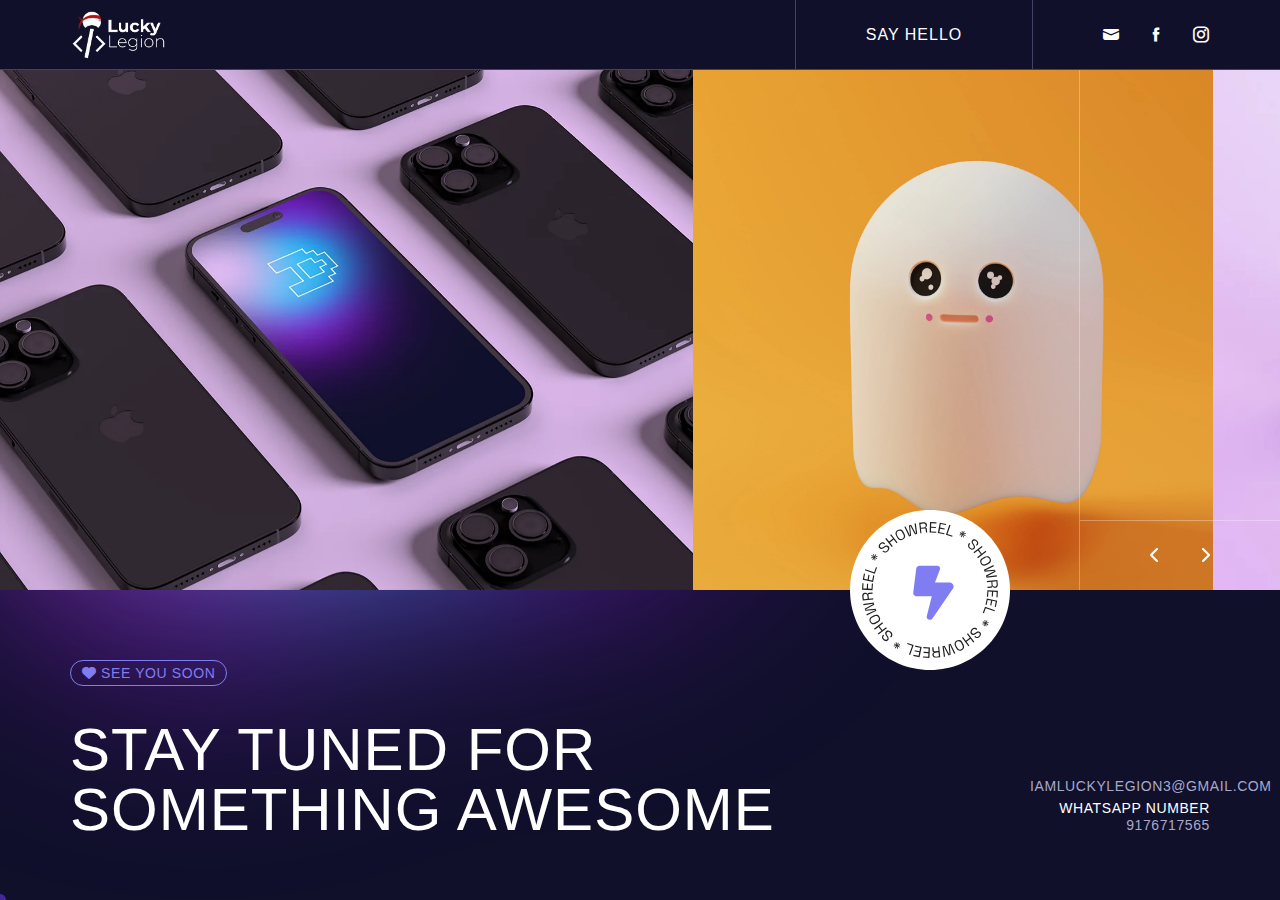
==== commit 8eab38ab: "Adding icons And Number,Links." ====
--- a/index.html
+++ b/index.html
@@ -103,33 +103,21 @@
           <!-- socials links -->
           <ul class="socials__links">
             <li>
-              <a class="link-s" href="https://github.com/" target="_blank">
-                <i class="fa-brands fa-github-alt"></i>
-                <span>Github</span>
+              <a class="link-s" href=mailto:iamluckylegion3@gmail.com target="_blank">
+                <i class="icofont-ui-message"></i>
+                <span>Mail</span>
               </a>
             </li>
             <li>
-              <a class="link-s" href="https://twitter.com/" target="_blank">
-                <i class="fa-brands fa-twitter"></i>
-                <span>Twitter</span>
+              <a class="link-s" href="https://www.facebook.com/profile.php?id=61555606890831" target="_blank">
+                <i class="icofont-facebook"></i>
+                <span>Facebook</span>
               </a>
             </li>
             <li>
-              <a class="link-s" href="https://dribbble.com/" target="_blank">
-                <i class="fa-brands fa-dribbble"></i>
-                <span>Dribbble</span>
-              </a>
-            </li>
-            <li>
-              <a class="link-s" href="https://www.tiktok.com/" target="_blank">
-                <i class="fa-brands fa-tiktok"></i>
-                <span>Tik-Tok</span>
-              </a>
-            </li>
-            <li>
-              <a class="link-s" href="https://discord.com/" target="_blank">
-                <i class="fa-brands fa-discord"></i>
-                <span>Discord</span>
+              <a class="link-s" href="https://www.instagram.com/iamluckylegion/" target="_blank">
+                <i class="icofont-instagram"></i>
+                <span>Instagram</span>
               </a>
             </li>
           </ul>
--- a/css/main.css
+++ b/css/main.css
@@ -2550,7 +2550,7 @@
 }
 .header__logo img {
   display: block;
-  width:130px;
+  width:100px;
 }
 @media only screen and (min-width: 768px) {
   .header__logo {
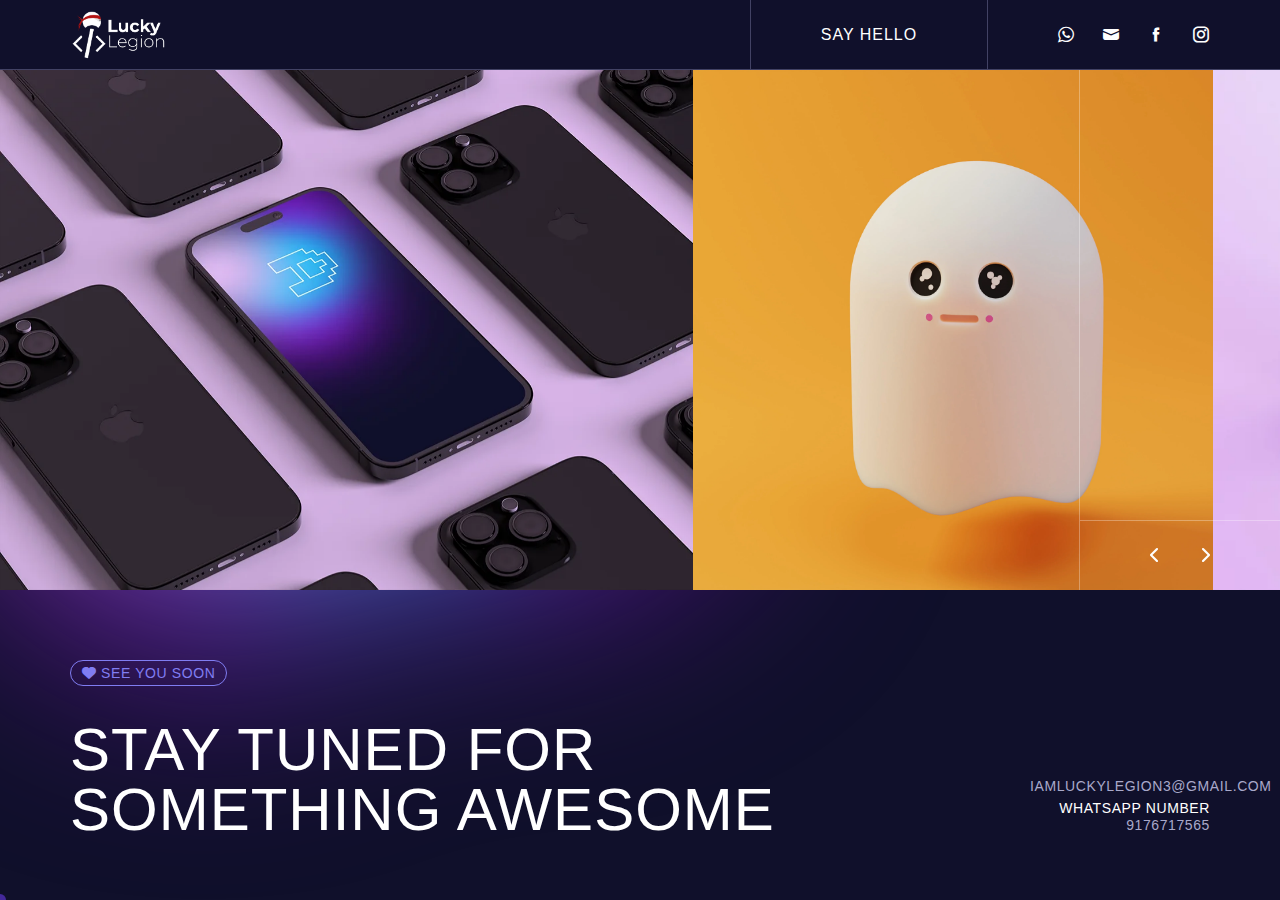
==== commit 5dc7e2f0: "final Update." ====
--- a/index.html
+++ b/index.html
@@ -102,6 +102,14 @@
           </a>
           <!-- socials links -->
           <ul class="socials__links">
+          
+            </li>
+              <li>
+              <a class="link-s" href="https://wa.me/919176717565" target="_blank">
+                <i class="icofont-brand-whatsapp"></i>
+                <span>Whatsapp</span>
+              </a>
+            </li>
             <li>
               <a class="link-s" href=mailto:iamluckylegion3@gmail.com target="_blank">
                 <i class="icofont-ui-message"></i>
@@ -243,19 +251,6 @@
             </div>
             <!-- Main Section Swiper Carousel End -->
 
-            <!-- Rotate Object Start -->
-            <div class="rotate-object">
-              <a href="https://vimeo.com/65036292" id="showreel-trigger"
-                class="large-trigger showreel-trigger link-xl-opposite">
-                <img class="rotate-img rotate-img-s" src="img/svg/110x110-showreel-filled.svg"
-                  alt="Ackley - Coming Soon and Landing Page Template">
-                <img class="rotate-img rotate-img-m" src="img/svg/160x160-showreel-filled.svg"
-                  alt="Ackley - Coming Soon and Landing Page Template">
-                <img class="rotate-img rotate-img-xxl" src="img/svg/210x210-showreel-filled.svg"
-                  alt="Ackley - Coming Soon and Landing Page Template">
-              </a>
-            </div>
-            <!-- Rotate Object End -->
 
           </div>
           <!-- Main Section Media End -->
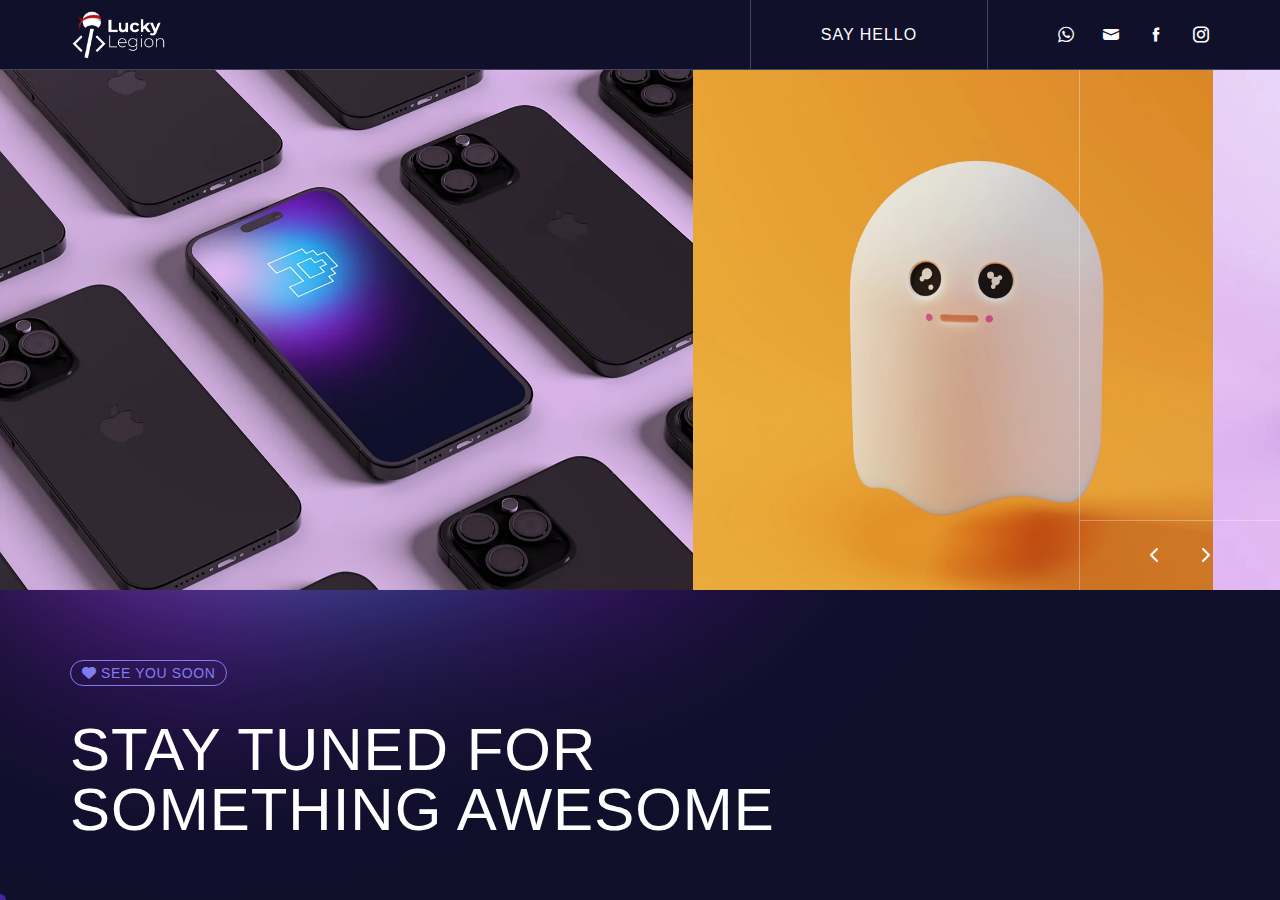
==== commit 323a180c: "a" ====
--- a/index.html
+++ b/index.html
@@ -175,16 +175,16 @@
                   <div class="col-12 col-xl-3 text-start text-xl-end">
 
                     <!-- Headline Data Start -->
-                    <ul class="intro__data">
+                    <!-- <ul class="intro__data">
                       <li>
                         <p class="additional-text"><a class="link-s"
                             href=mailto:iamluckylegion3@gmail.com>iamluckylegion3@gmail.com</a></p>
                       </li>
                       <li>
-                        <p class="copyright additional-text"><a class="link-s" href="https://1.envato.market/EKA9WD"
+                        <p class="copyright additional-text"><a class="link-s" href="https://wa.me/919176717565"
                             target="_blank">Whatsapp Number </a>9176717565</p>
                       </li>
-                    </ul>
+                    </ul> -->
                     <!-- Headline Data End -->
 
                   </div>
